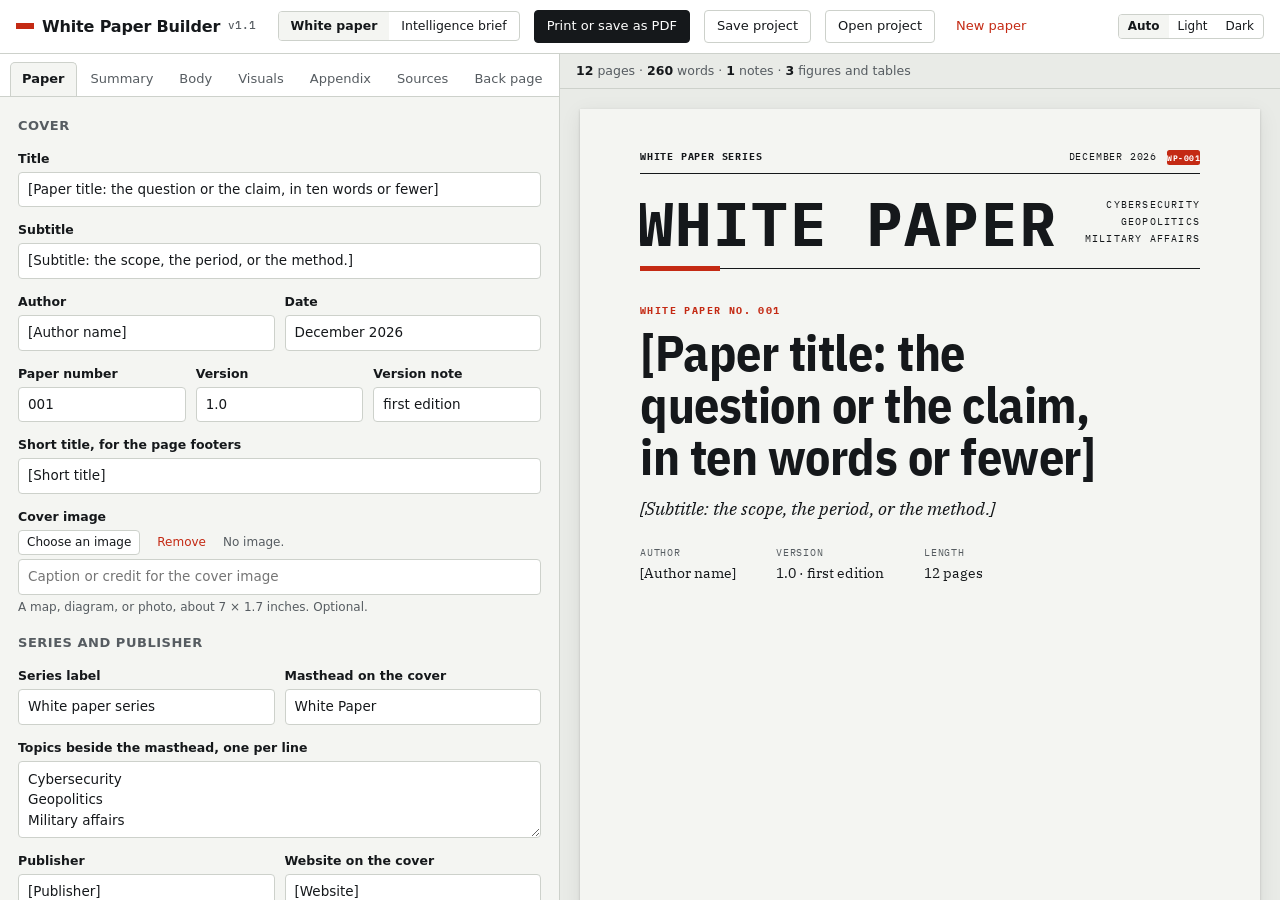
==== index.html @ c416ac26 "Organizing Files & Folders Reorg" ====
<!DOCTYPE html>
<html lang="en">
<head>
<meta charset="utf-8">
<!--
  White Paper Builder
  Copyright (c) 2026 G. Michael Rapp. MIT License; see LICENSE.

  Contains Paged.js (c) Coko Foundation, MIT License; the OSINT Citation Generator core,
  MIT License; IBM Plex fonts (c) IBM Corp., EB Garamond (c) The EB Garamond Project Authors,
  and Cormorant Garamond (c) The Cormorant Project Authors, SIL Open Font License 1.1. See NOTICE.md.
-->
<meta name="viewport" content="width=device-width, initial-scale=1">
<meta name="description" content="Write a white paper or an intelligence brief and get print-ready pages: cover, contents, numbered sections or stories, footnotes, OSINT citations, charts, tables, appendices, and page numbers. Runs entirely in your browser.">
<title>White Paper Builder</title>
<link rel="icon" href="data:image/svg+xml,%3Csvg xmlns='http://www.w3.org/2000/svg' viewBox='0 0 32 32'%3E%3Crect width='32' height='32' rx='5' fill='%2315181B'/%3E%3Crect x='7' y='7' width='8' height='3' fill='%23C42A14'/%3E%3Crect x='7' y='13' width='18' height='2' fill='%23F4F5F2'/%3E%3Crect x='7' y='18' width='18' height='2' fill='%23F4F5F2'/%3E%3Crect x='7' y='23' width='12' height='2' fill='%23F4F5F2'/%3E%3C/svg%3E">
<style id="fonts">
@font-face{font-family:'Plex Serif';font-style:normal;font-weight:400;font-display:block;src:url([data-uri]) format('woff2');unicode-range:U+0000-00FF,U+0131,U+0152-0153,U+02BB-02BC,U+02C6,U+02DA,U+02DC,U+0304,U+0308,U+0329,U+2000-206F,U+20AC,U+2122,U+2191,U+2193,U+2212,U+2215,U+FEFF,U+FFFD}
@font-face{font-family:'Plex Serif';font-style:normal;font-weight:400;font-display:block;src:url([data-uri]) format('woff2');unicode-range:U+0100-02BA,U+02BD-02C5,U+02C7-02CC,U+02CE-02D7,U+02DD-02FF,U+0304,U+0308,U+0329,U+1D00-1DBF,U+1E00-1E9F,U+1EF2-1EFF,U+2020,U+20A0-20AB,U+20AD-20C0,U+2113,U+2C60-2C7F,U+A720-A7FF}
@font-face{font-family:'Plex Serif';font-style:normal;font-weight:400;font-display:block;src:url([data-uri]) format('woff2');unicode-range:U+0301,U+0400-045F,U+0490-0491,U+04B0-04B1,U+2116}
@font-face{font-family:'Plex Serif';font-style:italic;font-weight:400;font-display:block;src:url([data-uri]) format('woff2');unicode-range:U+0000-00FF,U+0131,U+0152-0153,U+02BB-02BC,U+02C6,U+02DA,U+02DC,U+0304,U+0308,U+0329,U+2000-206F,U+20AC,U+2122,U+2191,U+2193,U+2212,U+2215,U+FEFF,U+FFFD}
@font-face{font-family:'Plex Serif';font-style:italic;font-weight:400;font-display:block;src:url([data-uri]) format('woff2');unicode-range:U+0100-02BA,U+02BD-02C5,U+02C7-02CC,U+02CE-02D7,U+02DD-02FF,U+0304,U+0308,U+0329,U+1D00-1DBF,U+1E00-1E9F,U+1EF2-1EFF,U+2020,U+20A0-20AB,U+20AD-20C0,U+2113,U+2C60-2C7F,U+A720-A7FF}
@font-face{font-family:'Plex Serif';font-style:italic;font-weight:400;font-display:block;src:url([data-uri]) format('woff2');unicode-range:U+0301,U+0400-045F,U+0490-0491,U+04B0-04B1,U+2116}
@font-face{font-family:'Plex Serif';font-style:normal;font-weight:600;font-display:block;src:url([data-uri]) format('woff2');unicode-range:U+0000-00FF,U+0131,U+0152-0153,U+02BB-02BC,U+02C6,U+02DA,U+02DC,U+0304,U+0308,U+0329,U+2000-206F,U+20AC,U+2122,U+2191,U+2193,U+2212,U+2215,U+FEFF,U+FFFD}
@font-face{font-family:'Plex Serif';font-style:normal;font-weight:600;font-display:block;src:url([data-uri]) format('woff2');unicode-range:U+0100-02BA,U+02BD-02C5,U+02C7-02CC,U+02CE-02D7,U+02DD-02FF,U+0304,U+0308,U+0329,U+1D00-1DBF,U+1E00-1E9F,U+1EF2-1EFF,U+2020,U+20A0-20AB,U+20AD-20C0,U+2113,U+2C60-2C7F,U+A720-A7FF}
@font-face{font-family:'Plex Serif';font-style:normal;font-weight:600;font-display:block;src:url([data-uri]) format('woff2');unicode-range:U+0301,U+0400-045F,U+0490-0491,U+04B0-04B1,U+2116}
@font-face{font-family:'Plex Serif';font-style:italic;font-weight:600;font-display:block;src:url([data-uri]) format('woff2');unicode-range:U+0000-00FF,U+0131,U+0152-0153,U+02BB-02BC,U+02C6,U+02DA,U+02DC,U+0304,U+0308,U+0329,U+2000-206F,U+20AC,U+2122,U+2191,U+2193,U+2212,U+2215,U+FEFF,U+FFFD}
@font-face{font-family:'Plex Serif';font-style:italic;font-weight:600;font-display:block;src:url([data-uri]) format('woff2');unicode-range:U+0100-02BA,U+02BD-02C5,U+02C7-02CC,U+02CE-02D7,U+02DD-02FF,U+0304,U+0308,U+0329,U+1D00-1DBF,U+1E00-1E9F,U+1EF2-1EFF,U+2020,U+20A0-20AB,U+20AD-20C0,U+2113,U+2C60-2C7F,U+A720-A7FF}
@font-face{font-family:'Plex Serif';font-style:italic;font-weight:600;font-display:block;src:url([data-uri]) format('woff2');unicode-range:U+0301,U+0400-045F,U+0490-0491,U+04B0-04B1,U+2116}
@font-face{font-family:'Plex Sans Cond';font-style:normal;font-weight:500;font-display:block;src:url([data-uri]) format('woff2');unicode-range:U+0000-00FF,U+0131,U+0152-0153,U+02BB-02BC,U+02C6,U+02DA,U+02DC,U+0304,U+0308,U+0329,U+2000-206F,U+20AC,U+2122,U+2191,U+2193,U+2212,U+2215,U+FEFF,U+FFFD}
@font-face{font-family:'Plex Sans Cond';font-style:normal;font-weight:500;font-display:block;src:url([data-uri]) format('woff2');unicode-range:U+0100-02BA,U+02BD-02C5,U+02C7-02CC,U+02CE-02D7,U+02DD-02FF,U+0304,U+0308,U+0329,U+1D00-1DBF,U+1E00-1E9F,U+1EF2-1EFF,U+2020,U+20A0-20AB,U+20AD-20C0,U+2113,U+2C60-2C7F,U+A720-A7FF}
@font-face{font-family:'Plex Sans Cond';font-style:normal;font-weight:600;font-display:block;src:url([data-uri]) format('woff2');unicode-range:U+0000-00FF,U+0131,U+0152-0153,U+02BB-02BC,U+02C6,U+02DA,U+02DC,U+0304,U+0308,U+0329,U+2000-206F,U+20AC,U+2122,U+2191,U+2193,U+2212,U+2215,U+FEFF,U+FFFD}
@font-face{font-family:'Plex Sans Cond';font-style:normal;font-weight:600;font-display:block;src:url([data-uri]) format('woff2');unicode-range:U+0100-02BA,U+02BD-02C5,U+02C7-02CC,U+02CE-02D7,U+02DD-02FF,U+0304,U+0308,U+0329,U+1D00-1DBF,U+1E00-1E9F,U+1EF2-1EFF,U+2020,U+20A0-20AB,U+20AD-20C0,U+2113,U+2C60-2C7F,U+A720-A7FF}
@font-face{font-family:'Plex Sans Cond';font-style:normal;font-weight:700;font-display:block;src:url([data-uri]) format('woff2');unicode-range:U+0000-00FF,U+0131,U+0152-0153,U+02BB-02BC,U+02C6,U+02DA,U+02DC,U+0304,U+0308,U+0329,U+2000-206F,U+20AC,U+2122,U+2191,U+2193,U+2212,U+2215,U+FEFF,U+FFFD}
@font-face{font-family:'Plex Sans Cond';font-style:normal;font-weight:700;font-display:block;src:url([data-uri]) format('woff2');unicode-range:U+0100-02BA,U+02BD-02C5,U+02C7-02CC,U+02CE-02D7,U+02DD-02FF,U+0304,U+0308,U+0329,U+1D00-1DBF,U+1E00-1E9F,U+1EF2-1EFF,U+2020,U+20A0-20AB,U+20AD-20C0,U+2113,U+2C60-2C7F,U+A720-A7FF}
@font-face{font-family:'Plex Mono';font-style:normal;font-weight:400;font-display:block;src:url([data-uri]) format('woff2');unicode-range:U+0000-00FF,U+0131,U+0152-0153,U+02BB-02BC,U+02C6,U+02DA,U+02DC,U+0304,U+0308,U+0329,U+2000-206F,U+20AC,U+2122,U+2191,U+2193,U+2212,U+2215,U+FEFF,U+FFFD}
@font-face{font-family:'Plex Mono';font-style:normal;font-weight:400;font-display:block;src:url([data-uri]) format('woff2');unicode-range:U+0100-02BA,U+02BD-02C5,U+02C7-02CC,U+02CE-02D7,U+02DD-02FF,U+0304,U+0308,U+0329,U+1D00-1DBF,U+1E00-1E9F,U+1EF2-1EFF,U+2020,U+20A0-20AB,U+20AD-20C0,U+2113,U+2C60-2C7F,U+A720-A7FF}
@font-face{font-family:'Plex Mono';font-style:normal;font-weight:400;font-display:block;src:url([data-uri]) format('woff2');unicode-range:U+0301,U+0400-045F,U+0490-0491,U+04B0-04B1,U+2116}
@font-face{font-family:'Plex Mono';font-style:normal;font-weight:500;font-display:block;src:url([data-uri]) format('woff2');unicode-range:U+0000-00FF,U+0131,U+0152-0153,U+02BB-02BC,U+02C6,U+02DA,U+02DC,U+0304,U+0308,U+0329,U+2000-206F,U+20AC,U+2122,U+2191,U+2193,U+2212,U+2215,U+FEFF,U+FFFD}
@font-face{font-family:'Plex Mono';font-style:normal;font-weight:500;font-display:block;src:url([data-uri]) format('woff2');unicode-range:U+0100-02BA,U+02BD-02C5,U+02C7-02CC,U+02CE-02D7,U+02DD-02FF,U+0304,U+0308,U+0329,U+1D00-1DBF,U+1E00-1E9F,U+1EF2-1EFF,U+2020,U+20A0-20AB,U+20AD-20C0,U+2113,U+2C60-2C7F,U+A720-A7FF}
@font-face{font-family:'Plex Mono';font-style:normal;font-weight:500;font-display:block;src:url([data-uri]) format('woff2');unicode-range:U+0301,U+0400-045F,U+0490-0491,U+04B0-04B1,U+2116}
@font-face{font-family:'Plex Mono';font-style:normal;font-weight:700;font-display:block;src:url([data-uri]) format('woff2');unicode-range:U+0000-00FF,U+0131,U+0152-0153,U+02BB-02BC,U+02C6,U+02DA,U+02DC,U+0304,U+0308,U+0329,U+2000-206F,U+20AC,U+2122,U+2191,U+2193,U+2212,U+2215,U+FEFF,U+FFFD}
@font-face{font-family:'Plex Mono';font-style:normal;font-weight:700;font-display:block;src:url([data-uri]) format('woff2');unicode-range:U+0100-02BA,U+02BD-02C5,U+02C7-02CC,U+02CE-02D7,U+02DD-02FF,U+0304,U+0308,U+0329,U+1D00-1DBF,U+1E00-1E9F,U+1EF2-1EFF,U+2020,U+20A0-20AB,U+20AD-20C0,U+2113,U+2C60-2C7F,U+A720-A7FF}
@font-face{font-family:'Plex Mono';font-style:normal;font-weight:700;font-display:block;src:url([data-uri]) format('woff2');unicode-range:U+0301,U+0400-045F,U+0490-0491,U+04B0-04B1,U+2116}
@font-face{font-family:'Plex Sans Cond';font-style:normal;font-weight:500;font-display:block;src:url([data-uri]) format('woff2');unicode-range:U+0301,U+0400-045F,U+0490-0491,U+04B0-04B1,U+2116}
@font-face{font-family:'Plex Sans Cond';font-style:normal;font-weight:600;font-display:block;src:url([data-uri]) format('woff2');unicode-range:U+0301,U+0400-045F,U+0490-0491,U+04B0-04B1,U+2116}
@font-face{font-family:'Plex Sans Cond';font-style:normal;font-weight:700;font-display:block;src:url([data-uri]) format('woff2');unicode-range:U+0301,U+0400-045F,U+0490-0491,U+04B0-04B1,U+2116}
@font-face{font-family:'Garamond Body';font-style:normal;font-weight:400;font-display:block;src:url([data-uri]) format('woff2');unicode-range:U+0000-00FF,U+0131,U+0152-0153,U+02BB-02BC,U+02C6,U+02DA,U+02DC,U+0304,U+0308,U+0329,U+2000-206F,U+20AC,U+2122,U+2191,U+2193,U+2212,U+2215,U+FEFF,U+FFFD}
@font-face{font-family:'Garamond Body';font-style:normal;font-weight:400;font-display:block;src:url([data-uri]) format('woff2');unicode-range:U+0100-02BA,U+02BD-02C5,U+02C7-02CC,U+02CE-02D7,U+02DD-02FF,U+0304,U+0308,U+0329,U+1D00-1DBF,U+1E00-1E9F,U+1EF2-1EFF,U+2020,U+20A0-20AB,U+20AD-20C0,U+2113,U+2C60-2C7F,U+A720-A7FF}
@font-face{font-family:'Garamond Body';font-style:normal;font-weight:400;font-display:block;src:url([data-uri]) format('woff2');unicode-range:U+0301,U+0400-045F,U+0490-0491,U+04B0-04B1,U+2116}
@font-face{font-family:'Garamond Body';font-style:italic;font-weight:400;font-display:block;src:url([data-uri]) format('woff2');unicode-range:U+0000-00FF,U+0131,U+0152-0153,U+02BB-02BC,U+02C6,U+02DA,U+02DC,U+0304,U+0308,U+0329,U+2000-206F,U+20AC,U+2122,U+2191,U+2193,U+2212,U+2215,U+FEFF,U+FFFD}
@font-face{font-family:'Garamond Body';font-style:italic;font-weight:400;font-display:block;src:url([data-uri]) format('woff2');unicode-range:U+0100-02BA,U+02BD-02C5,U+02C7-02CC,U+02CE-02D7,U+02DD-02FF,U+0304,U+0308,U+0329,U+1D00-1DBF,U+1E00-1E9F,U+1EF2-1EFF,U+2020,U+20A0-20AB,U+20AD-20C0,U+2113,U+2C60-2C7F,U+A720-A7FF}
@font-face{font-family:'Garamond Body';font-style:italic;font-weight:400;font-display:block;src:url([data-uri]) format('woff2');unicode-range:U+0301,U+0400-045F,U+0490-0491,U+04B0-04B1,U+2116}
@font-face{font-family:'Garamond Body';font-style:normal;font-weight:600;font-display:block;src:url([data-uri]) format('woff2');unicode-range:U+0000-00FF,U+0131,U+0152-0153,U+02BB-02BC,U+02C6,U+02DA,U+02DC,U+0304,U+0308,U+0329,U+2000-206F,U+20AC,U+2122,U+2191,U+2193,U+2212,U+2215,U+FEFF,U+FFFD}
@font-face{font-family:'Garamond Body';font-style:normal;font-weight:600;font-display:block;src:url([data-uri]) format('woff2');unicode-range:U+0100-02BA,U+02BD-02C5,U+02C7-02CC,U+02CE-02D7,U+02DD-02FF,U+0304,U+0308,U+0329,U+1D00-1DBF,U+1E00-1E9F,U+1EF2-1EFF,U+2020,U+20A0-20AB,U+20AD-20C0,U+2113,U+2C60-2C7F,U+A720-A7FF}
@font-face{font-family:'Garamond Body';font-style:normal;font-weight:600;font-display:block;src:url([data-uri]) format('woff2');unicode-range:U+0301,U+0400-045F,U+0490-0491,U+04B0-04B1,U+2116}
@font-face{font-family:'Garamond Body';font-style:italic;font-weight:600;font-display:block;src:url([data-uri]) format('woff2');unicode-range:U+0000-00FF,U+0131,U+0152-0153,U+02BB-02BC,U+02C6,U+02DA,U+02DC,U+0304,U+0308,U+0329,U+2000-206F,U+20AC,U+2122,U+2191,U+2193,U+2212,U+2215,U+FEFF,U+FFFD}
@font-face{font-family:'Garamond Body';font-style:italic;font-weight:600;font-display:block;src:url([data-uri]) format('woff2');unicode-range:U+0100-02BA,U+02BD-02C5,U+02C7-02CC,U+02CE-02D7,U+02DD-02FF,U+0304,U+0308,U+0329,U+1D00-1DBF,U+1E00-1E9F,U+1EF2-1EFF,U+2020,U+20A0-20AB,U+20AD-20C0,U+2113,U+2C60-2C7F,U+A720-A7FF}
@font-face{font-family:'Garamond Body';font-style:italic;font-weight:600;font-display:block;src:url([data-uri]) format('woff2');unicode-range:U+0301,U+0400-045F,U+0490-0491,U+04B0-04B1,U+2116}
@font-face{font-family:'Garamond Display';font-style:normal;font-weight:500;font-display:block;src:url([data-uri]) format('woff2');unicode-range:U+0000-00FF,U+0131,U+0152-0153,U+02BB-02BC,U+02C6,U+02DA,U+02DC,U+0304,U+0308,U+0329,U+2000-206F,U+20AC,U+2122,U+2191,U+2193,U+2212,U+2215,U+FEFF,U+FFFD}
@font-face{font-family:'Garamond Display';font-style:normal;font-weight:500;font-display:block;src:url([data-uri]) format('woff2');unicode-range:U+0100-02BA,U+02BD-02C5,U+02C7-02CC,U+02CE-02D7,U+02DD-02FF,U+0304,U+0308,U+0329,U+1D00-1DBF,U+1E00-1E9F,U+1EF2-1EFF,U+2020,U+20A0-20AB,U+20AD-20C0,U+2113,U+2C60-2C7F,U+A720-A7FF}
@font-face{font-family:'Garamond Display';font-style:normal;font-weight:500;font-display:block;src:url([data-uri]) format('woff2');unicode-range:U+0301,U+0400-045F,U+0490-0491,U+04B0-04B1,U+2116}
@font-face{font-family:'Garamond Display';font-style:normal;font-weight:600;font-display:block;src:url([data-uri]) format('woff2');unicode-range:U+0000-00FF,U+0131,U+0152-0153,U+02BB-02BC,U+02C6,U+02DA,U+02DC,U+0304,U+0308,U+0329,U+2000-206F,U+20AC,U+2122,U+2191,U+2193,U+2212,U+2215,U+FEFF,U+FFFD}
@font-face{font-family:'Garamond Display';font-style:normal;font-weight:600;font-display:block;src:url([data-uri]) format('woff2');unicode-range:U+0100-02BA,U+02BD-02C5,U+02C7-02CC,U+02CE-02D7,U+02DD-02FF,U+0304,U+0308,U+0329,U+1D00-1DBF,U+1E00-1E9F,U+1EF2-1EFF,U+2020,U+20A0-20AB,U+20AD-20C0,U+2113,U+2C60-2C7F,U+A720-A7FF}
@font-face{font-family:'Garamond Display';font-style:normal;font-weight:600;font-display:block;src:url([data-uri]) format('woff2');unicode-range:U+0301,U+0400-045F,U+0490-0491,U+04B0-04B1,U+2116}
</style>
<style>
:root {
  --bg: #E9EBE7; --surface: #FFFFFF; --ink: #15181B; --muted: #565C61; --line: #CDD1CB; --soft: #F4F5F2;
  --accent: #C42A14; --accent-ink: #FFFFFF; --accent-soft: #F7E3DF; --ok: #2A6637; --fix: #9E2219; --fix-bg: #FBE3E0; --check: #6F4B00; --check-bg: #FBEDC4; --note: #35566B; --note-bg: #E3EDF3;
  --ui: system-ui, -apple-system, 'Segoe UI', Roboto, 'Helvetica Neue', Arial, sans-serif; --mono: 'Plex Mono', ui-monospace, Menlo, Consolas, monospace;
}
@media (prefers-color-scheme: dark) {
  :root:not([data-theme="light"]) { --bg: #101213; --surface: #1A1D1F; --ink: #E6E8E4; --muted: #9CA3A7; --line: #30363A; --soft: #23272A; --accent: #F0806D; --accent-ink: #1A0B08; --accent-soft: #3A201B; --ok: #8FD19E; --fix: #FFA79C; --fix-bg: #3F1D1A; --check: #F2CD6B; --check-bg: #3A2E10; --note: #A9C9DB; --note-bg: #1C323E; color-scheme: dark; }
}
:root[data-theme="dark"] { --bg: #101213; --surface: #1A1D1F; --ink: #E6E8E4; --muted: #9CA3A7; --line: #30363A; --soft: #23272A; --accent: #F0806D; --accent-ink: #1A0B08; --accent-soft: #3A201B; --ok: #8FD19E; --fix: #FFA79C; --fix-bg: #3F1D1A; --check: #F2CD6B; --check-bg: #3A2E10; --note: #A9C9DB; --note-bg: #1C323E; color-scheme: dark; }
html, body { margin: 0; height: 100%; }
body { background: var(--bg); color: var(--ink); font-family: var(--ui); font-size: 14px; line-height: 1.45; }
[hidden] { display: none !important; }
#app { height: 100%; display: grid; grid-template-rows: auto minmax(0, 1fr); }
#app .bar { display: flex; flex-wrap: wrap; align-items: center; gap: 8px 14px; padding: 10px 16px; background: var(--surface); border-bottom: 1px solid var(--line); }
#app .bar h1 { margin: 0 8px 0 0; font-size: 16px; font-weight: 650; letter-spacing: -0.01em; display: flex; align-items: center; gap: 8px; }
#app .bar h1 .mk { width: 18px; height: 6px; background: var(--accent); display: inline-block; }
#app .bar .ver { font-family: var(--mono); font-size: 11px; font-weight: 500; color: var(--muted); }
#app .bar .grow { flex: 1 1 auto; }
#app .btn { font: inherit; font-size: 13px; font-weight: 500; padding: 6px 12px; border-radius: 4px; border: 1px solid var(--line); background: var(--surface); color: var(--ink); cursor: pointer; white-space: nowrap; }
#app .btn:hover { border-color: var(--ink); }
#app .btn:disabled { opacity: 0.5; cursor: default; }
#app .btn.primary { background: var(--ink); border-color: var(--ink); color: var(--surface); }
#app .btn.small { font-size: 12px; padding: 3px 8px; }
#app .btn.quiet { background: transparent; border-color: transparent; color: var(--accent); padding-inline: 6px; }
#app .btn.danger { color: var(--fix); }
#app .seg { display: inline-flex; border: 1px solid var(--line); border-radius: 4px; overflow: hidden; }
#app .seg label { position: relative; font-size: 12px; }
#app .seg input { position: absolute; opacity: 0; inset: 0; margin: 0; cursor: pointer; }
#app .seg span { display: block; padding: 3px 9px; }
#app .seg input:checked + span { background: var(--soft); font-weight: 600; }
#app .part { display: contents; }
#app .seg.kind span { padding: 5px 12px; font-size: 12.5px; }
#app .seg input:focus-visible + span { outline: 2px solid var(--accent); outline-offset: -2px; }
:focus-visible { outline: 2px solid var(--accent); outline-offset: 1px; }
#app .main { min-height: 0; display: grid; grid-template-columns: minmax(380px, 560px) minmax(0, 1fr); }
#app .editor { min-height: 0; display: grid; grid-template-rows: auto minmax(0, 1fr); background: var(--surface); border-right: 1px solid var(--line); }
#app .tabs { display: flex; gap: 2px; padding: 8px 10px 0; border-bottom: 1px solid var(--line); overflow-x: auto; }
#app .tabs button { font: inherit; font-size: 13px; padding: 7px 11px; border: 1px solid transparent; border-bottom: 0; border-radius: 5px 5px 0 0; background: transparent; color: var(--muted); cursor: pointer; white-space: nowrap; }
#app .tabs button[aria-selected="true"] { background: var(--soft); border-color: var(--line); color: var(--ink); font-weight: 600; margin-bottom: -1px; border-bottom: 1px solid var(--soft); }
#app .panes { min-height: 0; overflow: auto; background: var(--soft); }
#app .pane { padding: 16px 18px 40px; display: flex; flex-direction: column; gap: 14px; }
#app .pane h2 { margin: 4px 0 0; font-size: 13px; font-weight: 650; letter-spacing: 0.04em; text-transform: uppercase; color: var(--muted); }
#app .field { display: flex; flex-direction: column; gap: 4px; min-width: 0; }
#app .field > label, #app .field .label { font-size: 12.5px; font-weight: 600; }
#app .hint { margin: 0; font-size: 12px; color: var(--muted); }
#app .row { display: grid; grid-template-columns: repeat(auto-fit, minmax(130px, 1fr)); gap: 10px; }
#app input[type="text"], #app input[type="url"], #app textarea, #app select { font: inherit; font-size: 13.5px; color: var(--ink); background: var(--surface); border: 1px solid var(--line); border-radius: 4px; padding: 7px 9px; width: 100%; min-width: 0; box-sizing: border-box; }
#app textarea { resize: vertical; line-height: 1.5; }
#app textarea.code { font-family: var(--mono); font-size: 12.5px; line-height: 1.6; tab-size: 2; }
#app textarea.big { min-height: 420px; }
#app input[type="color"] { width: 44px; height: 30px; padding: 0 2px; border: 1px solid var(--line); border-radius: 4px; background: var(--surface); }
#app .check { display: flex; gap: 8px; align-items: flex-start; font-size: 13px; }
#app .check input { margin-top: 2px; }
#app .toolbar { display: flex; flex-wrap: wrap; gap: 4px; position: sticky; top: 0; z-index: 2; padding: 6px 0; background: var(--soft); }
#app .toolbar .btn { font-size: 12px; padding: 3px 8px; }
#app details.help { border: 1px solid var(--line); border-radius: 5px; background: var(--surface); padding: 8px 12px; font-size: 12.5px; }
#app details.help summary { cursor: pointer; font-weight: 600; }
#app details.help table { width: 100%; border-collapse: collapse; margin-top: 8px; }
#app details.help td { padding: 4px 6px; border-top: 1px solid var(--line); vertical-align: top; }
#app details.help td:first-child { font-family: var(--mono); font-size: 12px; white-space: nowrap; }
#app .card { border: 1px solid var(--line); border-radius: 6px; background: var(--surface); padding: 12px; display: flex; flex-direction: column; gap: 10px; }
#app .card .top { display: flex; align-items: center; gap: 8px; }
#app .card .top .k { font-family: var(--mono); font-size: 12px; color: var(--muted); }
#app .card .top .grow { flex: 1; }
#app .srcs { display: flex; flex-direction: column; gap: 8px; }
#app .src { border: 1px solid var(--line); border-radius: 6px; background: var(--surface); padding: 8px 10px; display: grid; grid-template-columns: minmax(0, 1fr) auto; gap: 6px 10px; align-items: start; }
#app .src .key { font-family: var(--mono); font-size: 12.5px; width: 100%; padding: 3px 6px; }
#app .src .txt { grid-column: 1 / -1; font-family: 'Plex Serif', Georgia, serif; font-size: 13px; line-height: 1.45; overflow-wrap: anywhere; }
#app .src .acts { display: flex; gap: 4px; }
#app .filemsg { font-size: 12.5px; color: var(--ok); margin: 0; } .filemsg.bad { color: var(--fix); } .filemsg:empty { display: none; }
#app .view { min-height: 0; display: grid; grid-template-rows: auto minmax(0, 1fr); }
#app .viewbar { display: flex; flex-wrap: wrap; align-items: center; gap: 8px 14px; padding: 8px 16px; border-bottom: 1px solid var(--line); background: var(--bg); font-size: 12.5px; color: var(--muted); }
#app .viewbar .stat b { color: var(--ink); font-weight: 600; }
#app .viewbar .busy { color: var(--accent); }
#app .checks { margin: 0; padding: 0 16px; list-style: none; display: flex; flex-direction: column; gap: 5px; }
#app .checks li { display: grid; grid-template-columns: 52px minmax(0, 1fr); gap: 8px; align-items: start; font-size: 12.5px; color: var(--ink); }
#app .checks li button { font: inherit; border: 0; background: none; padding: 0; text-align: left; color: inherit; cursor: pointer; }
#app .checks li button:hover { text-decoration: underline; }
#app .tag { font-family: var(--mono); font-size: 10px; letter-spacing: 0.06em; text-transform: uppercase; padding: 1px 0; border-radius: 3px; text-align: center; margin-top: 1px; }
#app .tag.fix { background: var(--fix-bg); color: var(--fix); } .tag.check { background: var(--check-bg); color: var(--check); } .tag.note { background: var(--note-bg); color: var(--note); }
#app .checkwrap { padding: 8px 0 10px; border-bottom: 1px solid var(--line); background: var(--bg); max-height: 160px; overflow: auto; }
#app .checkwrap:empty { display: none; }
#app .scroller { min-height: 0; overflow: auto; padding: 20px 0 60px; }
#pages { margin: 0 auto; }
#pages .pagedjs_pages { display: flex; flex-direction: column; align-items: center; gap: 24px; }
#pages .pagedjs_page { box-shadow: 0 1px 3px rgba(0, 0, 0, 0.18), 0 6px 24px rgba(0, 0, 0, 0.08); }
#stage { position: absolute; left: -20000px; top: 0; width: 900px; visibility: hidden; }
#app .empty-view { margin: 40px auto; max-width: 420px; text-align: center; color: var(--muted); }
#app .status { min-height: 1.4em; font-size: 12.5px; color: var(--ok); }
#app .status.bad { color: var(--fix); }
@media (max-width: 900px) {
  #app { height: auto; }
  #app .main { grid-template-columns: minmax(0, 1fr); }
  #app .editor { border-right: 0; }
  #app .panes { overflow: visible; }
  #app .scroller { overflow-x: auto; }
}
@media print {
  html, body { height: auto; background: none; }
  #app { display: block; height: auto; }
  #app .bar, #app .editor, #app .viewbar, #app .checkwrap, #stage, #app .empty-view { display: none !important; }
  #app .main, #app .view { display: block; }
  #app .scroller { overflow: visible; padding: 0; }
  #pages { zoom: 1 !important; width: auto !important; }
  #pages .pagedjs_pages { display: block; }
  #pages .pagedjs_page { box-shadow: none; }
}
</style>
<script>
(function () { try { var t = JSON.parse(localStorage.getItem('wpb-theme-v1')); if (t === 'light' || t === 'dark') document.documentElement.setAttribute('data-theme', t); } catch (e) {} })();
</script>
</head>
<body>
<div id="app">
  <header class="bar">
    <h1><span class="mk"></span>White Paper Builder <span class="ver">v1.1</span></h1>
    <span class="seg kind" role="radiogroup" aria-label="What you are making">
      <label><input type="radio" name="kind" id="kindPaper" value="paper" checked><span>White paper</span></label>
      <label><input type="radio" name="kind" id="kindBrief" value="brief"><span>Intelligence brief</span></label>
    </span>
    <button type="button" class="btn primary" id="printBtn">Print or save as PDF</button>
    <button type="button" class="btn" id="saveBtn">Save project</button>
    <button type="button" class="btn" id="openBtn">Open project</button>
    <button type="button" class="btn quiet" id="newBtn">New paper</button>
    <input type="file" id="openPick" accept=".json,application/json" hidden>
    <span class="status" id="status" role="status"></span>
    <span class="grow"></span>
    <span class="seg" role="radiogroup" aria-label="Editor theme">
      <label><input type="radio" name="theme" id="themeAuto" value="auto" checked><span>Auto</span></label>
      <label><input type="radio" name="theme" id="themeLight" value="light"><span>Light</span></label>
      <label><input type="radio" name="theme" id="themeDark" value="dark"><span>Dark</span></label>
    </span>
  </header>

  <div class="main">
    <section class="editor" aria-label="Editor">
      <div class="tabs" role="tablist" id="tabs">
        <button type="button" role="tab" data-tab="paper" aria-selected="true">Paper</button>
        <button type="button" role="tab" data-tab="summary" aria-selected="false" data-only="paper">Summary</button>
        <button type="button" role="tab" data-tab="body" aria-selected="false">Body</button>
        <button type="button" role="tab" data-tab="visuals" aria-selected="false">Visuals</button>
        <button type="button" role="tab" data-tab="appendix" aria-selected="false" data-only="paper">Appendix</button>
        <button type="button" role="tab" data-tab="sources" aria-selected="false">Sources</button>
        <button type="button" role="tab" data-tab="back" aria-selected="false" data-only="paper">Back page</button>
      </div>
      <div class="panes" id="panes">

        <div class="pane" data-pane="paper">
          <div class="part" data-only="brief" hidden>
          <h2>Cover</h2>
          <div class="row">
            <div class="field"><label for="m-briefName">Name of the brief</label><input type="text" id="m-briefName" data-k="meta.briefName" placeholder="Global Warning"></div>
            <div class="field"><label for="m-bnumber">Brief number</label><input type="text" id="m-bnumber" data-k="meta.number" placeholder="030"></div>
            <div class="field"><label for="m-bdate">Date</label><input type="text" id="m-bdate" data-k="meta.date" placeholder="October 2026"></div>
          </div>
          <div class="field"><span class="label">Cover photo</span>
            <div class="row" style="grid-template-columns:auto auto 1fr;align-items:center"><button type="button" class="btn small" id="bcoverPick">Choose a photo</button><button type="button" class="btn small quiet" id="bcoverClear">Remove</button><span class="hint" id="bcoverInfo"></span></div>
            <input type="text" id="m-bcoverCaption" data-k="meta.coverCaption" placeholder="Photo credit (optional): photographer, source">
            <p class="hint">The photo fills the whole cover, to every edge. Upright, and at least 1700 pixels wide, prints best. The name and date sit on a dark fade at the bottom.</p></div>
          <h2>Inside</h2>
          <div class="field"><label for="m-colophon">Colophon, under "In this brief"</label><textarea id="m-colophon" data-k="meta.colophon" rows="3" placeholder="Who publishes the brief, alongside what, and the copyright line."></textarea></div>
          <div class="field"><label for="m-matterLabel">Heading of the why-it-matters box</label><input type="text" id="m-matterLabel" data-k="meta.matterLabel" placeholder="So, why does this matter?"></div>
          <div class="field"><label for="m-sourcesNote">Note under "Sources"</label><textarea id="m-sourcesNote" data-k="meta.sourcesNote" rows="2"></textarea><p class="hint">The sources print on the last page, numbered in the order they are first cited.</p></div>
          <h2>Look</h2>
          <div class="field"><label for="m-baccent">Accent color</label><input type="color" id="m-baccent" data-k="meta.accent"></div>
          </div>

          <div class="part" data-only="paper">
          <h2>Cover</h2>
          <div class="field"><label for="m-title">Title</label><input type="text" id="m-title" data-k="meta.title" placeholder="The question or the claim, in ten words or fewer"></div>
          <div class="field"><label for="m-subtitle">Subtitle</label><input type="text" id="m-subtitle" data-k="meta.subtitle" placeholder="The scope, the period, or the method"></div>
          <div class="row">
            <div class="field"><label for="m-author">Author</label><input type="text" id="m-author" data-k="meta.author" placeholder="G. Michael Rapp"></div>
            <div class="field"><label for="m-date">Date</label><input type="text" id="m-date" data-k="meta.date" placeholder="October 2026"></div>
          </div>
          <div class="row">
            <div class="field"><label for="m-number">Paper number</label><input type="text" id="m-number" data-k="meta.number" placeholder="001"></div>
            <div class="field"><label for="m-version">Version</label><input type="text" id="m-version" data-k="meta.version" placeholder="1.0"></div>
            <div class="field"><label for="m-versionNote">Version note</label><input type="text" id="m-versionNote" data-k="meta.versionNote" placeholder="first edition"></div>
          </div>
          <div class="field"><label for="m-shortTitle">Short title, for the page footers</label><input type="text" id="m-shortTitle" data-k="meta.shortTitle" placeholder="Leave blank to use the title"></div>
          <div class="field"><span class="label">Cover image</span>
            <div class="row" style="grid-template-columns:auto auto 1fr;align-items:center"><button type="button" class="btn small" id="coverPick">Choose an image</button><button type="button" class="btn small quiet" id="coverClear">Remove</button><span class="hint" id="coverInfo"></span></div>
            <input type="file" id="coverFile" accept="image/png,image/jpeg,image/gif,image/webp,image/svg+xml" hidden>
            <input type="text" id="m-coverCaption" data-k="meta.coverCaption" placeholder="Caption or credit for the cover image">
            <p class="hint">A map, diagram, or photo, about 7 × 1.7 inches. Optional.</p></div>
          <h2>Series and publisher</h2>
          <div class="row">
            <div class="field"><label for="m-series">Series label</label><input type="text" id="m-series" data-k="meta.series" placeholder="White paper series"></div>
            <div class="field"><label for="m-masthead">Masthead on the cover</label><input type="text" id="m-masthead" data-k="meta.masthead" placeholder="White Paper"></div>
          </div>
          <div class="field"><label for="m-tagline">Topics beside the masthead, one per line</label><textarea id="m-tagline" data-k="meta.tagline" rows="3"></textarea></div>
          <div class="row">
            <div class="field"><label for="m-publisher">Publisher</label><input type="text" id="m-publisher" data-k="meta.publisher" placeholder="Publisher or organization"></div>
            <div class="field"><label for="m-site">Website on the cover</label><input type="text" id="m-site" data-k="meta.site" placeholder="example.substack.com"></div>
          </div>
          <div class="field"><label for="m-url">Link to this paper, for "Cite as"</label><input type="url" id="m-url" data-k="meta.url" placeholder="https://example.substack.com/p/..."></div>
          <div class="field"><label for="m-aboutSeries">About the series (a box on the contents page)</label><textarea id="m-aboutSeries" data-k="aboutSeries" rows="3" placeholder="Two or three sentences: what the papers cover, who writes them, and how often a new one appears."></textarea></div>
          <h2>Look</h2>
          <div class="row" style="align-items:end">
            <div class="field"><label for="m-accent">Accent color</label><input type="color" id="m-accent" data-k="meta.accent"></div>
            <div class="field"><label for="m-paper">Page color</label><select id="m-paper" data-k="meta.paper"><option value="tinted">Off-white, as designed</option><option value="white">White, saves ink</option></select></div>
          </div>
          <label class="check"><input type="checkbox" id="m-sectionBreaks" data-k="meta.sectionBreaks"> <span>Start each numbered section on a new page</span></label>
          </div>
        </div>

        <div class="pane" data-pane="summary" hidden>
          <p class="hint">One page, about 300 words. Notes and citations work here too.</p>
          <div class="field"><label for="s-lead">The problem in brief</label><textarea id="s-lead" data-k="summary.lead" class="code" rows="6" data-cite></textarea><p class="hint">What is happening, and why it will still matter in five years. A blank line starts a new paragraph.</p></div>
          <div class="field"><label for="s-findings">Key findings, one per line</label><textarea id="s-findings" data-k="summary.findings" class="code" rows="5" data-cite></textarea><p class="hint">The main claim, the strongest evidence, and the consequence readers are most likely to miss. Numbered 01, 02, 03.</p></div>
          <div class="field"><label for="s-recs">Recommendations, one per line</label><textarea id="s-recs" data-k="summary.recommendations" class="code" rows="4" data-cite></textarea><p class="hint">Who should act, and what they should do. Numbered R1, R2, R3.</p></div>
        </div>

        <div class="pane" data-pane="body" hidden>
          <div class="toolbar" data-for="body"></div>
          <textarea id="t-body" data-k="body" class="code big" spellcheck="true" data-cite aria-label="Body text"></textarea>
          <details class="help" open><summary id="helpTitle">How to write the body</summary><table id="helpTable"></table></details>
        </div>

        <div class="pane" data-pane="visuals" hidden>
          <p class="hint">Charts, tables, timelines, key numbers, and images. Give each one a short name, then place it in the body or an appendix with [[name]] on a line of its own. Figures and tables are numbered in the order they appear.</p>
          <div class="row" id="addVisual"></div>
          <div id="visList" style="display:flex;flex-direction:column;gap:12px"></div>
        </div>

        <div class="pane" data-pane="appendix" hidden>
          <p class="hint">Each # heading starts Appendix A, B, C. ## headings are numbered A.1, A.2. [[rating-key]] adds the source rating key table.</p>
          <div class="toolbar" data-for="appendix"></div>
          <textarea id="t-appendix" data-k="appendix" class="code big" spellcheck="true" data-cite aria-label="Appendix text"></textarea>
        </div>

        <div class="pane" data-pane="sources" hidden>
          <p class="hint">Cite sources from your OSINT Citation Generator lists. In the generator, save your list to a file; open that file here. Each source gets a short key.</p>
          <p class="hint" data-only="paper">Write [@key] or [@key, p. 45] in the text: the first citation of a source prints in full in a footnote, later ones in short form.</p>
          <p class="hint" data-only="brief" hidden>Write [@key] in a story where you use the source. Nothing prints there: the source joins the numbered list on the last page, in order of first citation. [ORIGINAL STORY: @key] puts that label in front of its entry.</p>
          <div class="row" style="grid-template-columns:auto auto 1fr;align-items:center">
            <button type="button" class="btn" id="srcOpen">Open an OSINT list file</button>
            <button type="button" class="btn quiet" id="srcAddTyped">Add a source by hand</button>
            <span></span>
          </div>
          <input type="file" id="srcPick" accept=".json,application/json" multiple hidden>
          <p class="filemsg" id="srcMsg" role="status"></p>
          <div class="card" id="typedForm" hidden>
            <div class="field"><label for="ty-key">Key</label><input type="text" id="ty-key" placeholder="beckley-unrivaled"></div>
            <div class="field"><label for="ty-full">Full citation, as the first note should read</label><textarea id="ty-full" rows="3" placeholder='Michael Beckley, *Unrivaled* [Monograph] (Cornell University Press: 2018).'></textarea></div>
            <div class="field"><label for="ty-short">Short form, for later notes</label><input type="text" id="ty-short" placeholder="Beckley, *Unrivaled*."></div>
            <div class="row" style="grid-template-columns:auto auto 1fr"><button type="button" class="btn small primary" id="tySave">Add source</button><button type="button" class="btn small quiet" id="tyCancel">Cancel</button></div>
            <p class="hint">Use *asterisks* for italics. A page number in [@key, p. 4] goes before the final period.</p>
          </div>
          <div class="srcs" id="srcList"></div>
          <p class="hint" id="srcEmpty">No sources yet. You can still write notes by hand with ^[note text].</p>
        </div>

        <div class="pane" data-pane="back" hidden>
          <label class="check"><input type="checkbox" id="b-include" data-k="back.include"> <span>Add the "About this paper" page at the end</span></label>
          <div class="field"><label for="b-bio">Author biography</label><textarea id="b-bio" data-k="back.bio" rows="3" placeholder="Two sentences: background, and what qualifies the author to write this paper."></textarea></div>
          <div class="field"><label for="b-history">Version history, one per line: version | date | change</label><textarea id="b-history" data-k="back.history" class="code" rows="3" placeholder="1.0 | October 13, 2026 | First publication"></textarea></div>
          <div class="field"><label for="b-series">In this series, one per line: number | title | status or date</label><textarea id="b-series" data-k="back.series" class="code" rows="4" placeholder="001 | This paper's title | This paper"></textarea></div>
          <div class="field"><label for="b-license">Reuse and licensing terms</label><input type="text" id="b-license" data-k="back.license" placeholder="© 2026 Publisher name. All rights reserved."></div>
          <p class="hint">The "Cite as" line is built from the title, author, number, version, publisher, date, and link under Paper.</p>
        </div>
      </div>
    </section>

    <section class="view" aria-label="Pages">
      <div>
        <div class="viewbar"><span class="stat" id="viewStats"></span><span class="busy" id="busy" hidden>Laying out pages…</span></div>
        <ul class="checks checkwrap" id="checks" aria-label="Checks"></ul>
      </div>
      <div class="scroller" id="scroller"><div id="pages"></div><p class="empty-view" id="emptyView" hidden></p></div>
    </section>
  </div>
</div>
<div id="stage" aria-hidden="true"></div>

<script type="text/plain" id="paper-css">/*
 * The printed paper. Paged.js reads this stylesheet and lays the paper out as US Letter
 * pages. Measurements follow the white paper template: 8.5 x 11 in at 96 px per inch,
 * 72 px side margins, a 136 px margin column and a 24 px gap, so text runs in one
 * 512 px (5.3 in) column. Colors come from --accent and --paper, set per paper.
 * Page furniture (header and footer text) is added by the page script, which knows the
 * paper number and short title.
 */
@page {
  size: 8.5in 11in;
  margin: 112px 72px 92px 72px;
  background: var(--wp-paper, #F4F5F2);
  @footnote { margin: 0; padding: 0; }
}
@page :first {
  margin: 48px 72px 48px 72px;
  @top-left { content: none; border: 0; } @top-right { content: none; border: 0; }
  @bottom-left { content: none; border: 0; } @bottom-right { content: none; border: 0; }
}
.pagedjs_page { -webkit-print-color-adjust: exact; print-color-adjust: exact; }

.wp { color: #15181B; font-family: 'Plex Serif', Georgia, serif; font-size: 16px; line-height: 26px; font-kerning: normal; font-variant-ligatures: common-ligatures; hyphens: manual; }
.wp * { box-sizing: border-box; }
.wp a { color: inherit; text-decoration: none; }
.wp p a, .wp li a, .fn a { text-decoration: underline; text-decoration-thickness: 0.5px; text-underline-offset: 2px; }
.wp b { font-weight: 600; }

/* Everything in the text column sits 160 px in; the margin column holds labels. */
.wp p, .wp ul, .wp ol, .wp blockquote, .wp h4.minor, .wp .lead { margin: 0 0 14px 160px; }
.wp p { text-wrap: pretty; orphans: 2; widows: 2; }
.wp ul, .wp ol { padding-left: 22px; }
.wp li { margin: 0 0 6px; }
.wp li::marker { font-family: 'Plex Mono', monospace; font-size: 13px; color: var(--wp-accent); }
.wp blockquote { padding: 2px 0 2px 20px; border-left: 2px solid var(--wp-accent); font-size: 15px; line-height: 24px; }
.wp .gut { font-family: 'Plex Mono', monospace; font-size: 12px; line-height: 18px; letter-spacing: 0.06em; text-transform: uppercase; color: #565C61; }
.missing { color: var(--wp-accent); font-family: 'Plex Mono', monospace; font-size: 13px; background: rgba(196, 42, 20, 0.08); }

/* Headings. Each numbered section starts a new page, as in the template. */
.wp h2 { margin: 0 0 24px; position: relative; padding-left: 160px; font-family: 'Plex Sans Cond', 'Arial Narrow', sans-serif; font-weight: 700; font-size: 40px; line-height: 44px; letter-spacing: -0.01em; string-set: section attr(data-run); break-after: avoid; }
.wp h2.brk, .wp h2.front { break-before: page; }
.wp h2.sec:not(.brk) { margin-top: 44px; }
.wp .wp-body > h2.sec:first-child { margin-top: 0; }
.wp section.endbreak { break-after: page; }
.wp h2 .num { position: absolute; left: 0; top: 0; font-family: 'Plex Mono', monospace; font-weight: 700; font-size: 40px; line-height: 44px; color: var(--wp-accent); }
.wp h2 .pre { display: block; font-family: 'Plex Mono', monospace; font-weight: 700; font-size: 12px; line-height: 18px; letter-spacing: 0.14em; text-transform: uppercase; color: var(--wp-accent); }
.wp h3.sub { margin: 28px 0 12px; position: relative; padding-left: 160px; font-family: 'Plex Sans Cond', 'Arial Narrow', sans-serif; font-weight: 600; font-size: 22px; line-height: 28px; break-after: avoid; }
.wp h3.sub .num { position: absolute; left: 0; top: 0; font-family: 'Plex Mono', monospace; font-weight: 700; font-size: 14px; line-height: 28px; color: var(--wp-accent); }
.wp h3.plain { margin: 32px 0 16px 160px; font-family: 'Plex Sans Cond', 'Arial Narrow', sans-serif; font-weight: 600; font-size: 22px; line-height: 28px; break-after: avoid; }
.wp h4.minor { margin-top: 20px; margin-bottom: 6px; font-family: 'Plex Sans Cond', 'Arial Narrow', sans-serif; font-weight: 600; font-size: 17px; line-height: 24px; break-after: avoid; }
.wp .pagebreak { break-after: page; }

/* Margin note: sits in the margin column beside the block that follows it. */
.wp aside.side { float: left; clear: left; width: 136px; margin: 4px 0 8px; padding-top: 8px; border-top: 1px solid #15181B; font-family: 'Plex Mono', monospace; font-size: 12px; line-height: 18px; color: #565C61; }
.wp aside.side .fn-call { color: var(--wp-accent); }

/* Key point and labeled items. */
.wp .keypoint { display: grid; grid-template-columns: 136px minmax(0, 1fr); column-gap: 24px; margin: 28px 0; padding: 16px 0; border-top: 3px solid var(--wp-accent); border-bottom: 1px solid #15181B; break-inside: avoid; }
.wp .keypoint .gut { padding-top: 8px; font-weight: 700; letter-spacing: 0.14em; color: var(--wp-accent); }
.wp .keypoint .kp { font-family: 'Plex Sans Cond', 'Arial Narrow', sans-serif; font-weight: 600; font-size: 26px; line-height: 32px; text-wrap: balance; }
/* Why it matters: a ?> box. */
.wp .matter { display: grid; grid-template-columns: 136px minmax(0, 1fr); column-gap: 24px; margin: 26px 0; padding-top: 12px; border-top: 2px solid var(--wp-accent); }
.wp .matter .gut { padding-top: 4px; font-weight: 700; letter-spacing: 0.1em; color: var(--wp-accent); }
.wp .matter .mt { grid-column: 2; min-width: 0; }
.wp .matter p { margin: 0 0 14px; }
.wp .matter p:last-child { margin-bottom: 0; }
.wp .labeled { margin: 8px 0 20px; border-bottom: 1px solid #15181B; }
.wp .labeled .li { display: grid; grid-template-columns: 136px minmax(0, 1fr); column-gap: 24px; break-inside: avoid; }
.wp .labeled .gut { padding-top: 10px; font-weight: 700; font-size: 14px; line-height: 26px; letter-spacing: 0.04em; color: var(--wp-accent); }
.wp .labeled .lt { padding: 10px 0; border-top: 1px solid #15181B; text-wrap: pretty; }

/* Footnotes: one sequence through the paper, set at the foot of the page. */
.fn { float: footnote; font-family: 'Plex Serif', Georgia, serif; font-size: 12px; line-height: 18px; font-weight: 400; font-style: normal; letter-spacing: 0; text-transform: none; color: #15181B; margin: 0 0 6px; overflow-wrap: anywhere; }
.fn::footnote-call { content: none; }
.fn::footnote-marker { content: none; }
.pagedjs_footnote_inner_content .fn { position: relative; padding-left: 22px; }
.pagedjs_footnote_inner_content .fn .fn-n { position: absolute; left: 0; top: 0; }
a.fn[data-footnote-call] { display: inline; margin: 0; padding: 0; float: none; }
.fn .fn-n { display: inline-block; min-width: 22px; font-family: 'Plex Mono', monospace; font-weight: 700; color: var(--wp-accent); }
.wp .fn-call { font-family: 'Plex Mono', monospace; font-size: 11px; line-height: 0; color: var(--wp-accent); vertical-align: super; margin-left: 1px; }
.pagedjs_footnote_area { position: relative; }
.pagedjs_footnote_inner_content .fn { display: block; list-style: none; }
.pagedjs_footnote_inner_content .fn::marker { content: none; }
.pagedjs_footnote_content { margin-left: 160px; padding-top: 10px; border-top: 1px solid #15181B; }
.pagedjs_footnote_content.pagedjs_footnote_empty { border-top: 0; padding-top: 0; }
.pagedjs_footnote_area::before { content: 'Notes'; position: absolute; left: 0; top: 11px; font-family: 'Plex Mono', monospace; font-size: 12px; line-height: 18px; letter-spacing: 0.06em; text-transform: uppercase; color: #565C61; }
.pagedjs_footnote_area:has(.pagedjs_footnote_empty)::before { content: none; }

/* Cover. */
.wp .cover { position: relative; height: 950px; overflow: hidden; }
.wp .cv-top { display: flex; justify-content: space-between; align-items: center; padding-bottom: 10px; border-bottom: 1px solid #15181B; font-family: 'Plex Mono', monospace; font-size: 12px; line-height: 16px; letter-spacing: 0.08em; text-transform: uppercase; }
.wp .cv-top .b { font-weight: 700; }
.wp .cv-top .r { display: flex; align-items: center; gap: 12px; }
.wp .cv-top .tag { padding: 4px 10px; background: var(--wp-accent); color: #FFFFFF; font-weight: 700; }
.wp .cv-mast { margin-top: 28px; display: flex; justify-content: space-between; align-items: flex-end; gap: 16px; }
.wp .cv-mast .word { margin-left: -4px; font-family: 'Plex Mono', monospace; font-weight: 700; line-height: 0.82; letter-spacing: 0.02em; white-space: nowrap; text-transform: uppercase; }
.wp .cv-mast .topics { padding-bottom: 4px; display: flex; flex-direction: column; align-items: flex-end; gap: 2px; font-family: 'Plex Mono', monospace; font-size: 12px; line-height: 18px; letter-spacing: 0.12em; text-transform: uppercase; text-align: right; }
.wp .cv-rule { margin-top: 20px; display: flex; align-items: center; }
.wp .cv-rule span { width: 96px; height: 6px; background: var(--wp-accent); }
.wp .cv-rule i { flex-grow: 1; height: 1px; background: #15181B; }
.wp .cv-no { margin-top: 40px; font-family: 'Plex Mono', monospace; font-weight: 700; font-size: 12px; line-height: 16px; letter-spacing: 0.14em; text-transform: uppercase; color: var(--wp-accent); }
.wp .cv-title { margin: 12px 0 0; font-family: 'Plex Sans Cond', 'Arial Narrow', sans-serif; font-weight: 700; font-size: 60px; line-height: 62px; letter-spacing: -0.01em; text-wrap: balance; }
.wp .cv-sub { margin-top: 16px; font-style: italic; font-size: 22px; line-height: 31px; text-wrap: pretty; }
.wp .cv-meta { margin-top: 28px; display: flex; gap: 48px; }
.wp .cv-meta .k { font-family: 'Plex Mono', monospace; font-size: 12px; line-height: 18px; letter-spacing: 0.08em; text-transform: uppercase; color: #565C61; }
.wp .cv-meta .v { margin-top: 4px; font-size: 17px; line-height: 24px; }
.wp .cv-img { margin: 32px 0 0; }
.wp .cv-img img { display: block; width: 100%; max-height: 330px; object-fit: cover; border: 1px solid #15181B; }
.wp .cv-img figcaption { margin-top: 6px; font-family: 'Plex Mono', monospace; font-size: 11px; line-height: 16px; color: #565C61; }
.wp .cv-foot { position: absolute; left: 0; right: 0; bottom: 0; display: flex; justify-content: space-between; align-items: baseline; padding-top: 10px; border-top: 1px solid #15181B; font-family: 'Plex Mono', monospace; font-size: 12px; letter-spacing: 0.08em; text-transform: uppercase; }

/* Contents. */
.wp .contents h2, .wp .summary h2, .wp .back h2 { padding-left: 160px; }
.wp .toc { list-style: none; margin: 4px 0 0; padding: 0; border-top: 1px solid #15181B; font-size: 16px; line-height: 22px; }
.wp .toc li { display: grid; grid-template-columns: 136px minmax(0, 1fr) auto; column-gap: 24px; align-items: baseline; margin: 0; padding: 4px 0; border-bottom: 1px solid #9BA09A; }
.wp .toc li:last-child { border-bottom-color: #15181B; }
.wp .toc .num { font-family: 'Plex Mono', monospace; font-weight: 700; font-size: 13px; color: var(--wp-accent); }
.wp .toc li.l2 .num { font-weight: 400; color: #565C61; }
.wp .toc li.l2 a { padding-left: 20px; }
.wp .toc a::after, .wp .lof a::after { content: target-counter(attr(href), page, decimal-leading-zero); position: absolute; right: 0; font-family: 'Plex Mono', monospace; font-size: 13px; }
.wp .toc li, .wp .lof li { position: relative; padding-right: 36px; }
.wp .lof { margin-top: 28px; display: grid; grid-template-columns: 136px minmax(0, 1fr); column-gap: 24px; break-inside: avoid; }
.wp .lof .gut { padding-top: 6px; }
.wp .lof ol { list-style: none; margin: 0; padding: 0; border-top: 1px solid #15181B; font-size: 15px; line-height: 22px; }
.wp .lof li { display: grid; grid-template-columns: 72px minmax(0, 1fr); column-gap: 16px; align-items: baseline; margin: 0; padding: 4px 36px 4px 0; border-bottom: 1px solid #9BA09A; }
.wp .lof li:last-child { border-bottom-color: #15181B; }
.wp .lof .lab { font-family: 'Plex Mono', monospace; font-weight: 700; font-size: 12px; letter-spacing: 0.06em; text-transform: uppercase; }
.wp .series-box { margin-top: 28px; padding: 20px 24px; border: 1px solid #15181B; break-inside: avoid; }
.wp .series-box .sb-h { margin-bottom: 8px; font-family: 'Plex Mono', monospace; font-weight: 700; font-size: 12px; line-height: 16px; letter-spacing: 0.14em; text-transform: uppercase; color: var(--wp-accent); }
.wp .series-box p { margin: 0 0 8px; font-size: 15px; line-height: 23px; }
.wp .series-box p:last-child { margin-bottom: 0; }

/* Executive summary. */
.wp .summary .lead { font-size: 19px; line-height: 29px; margin-bottom: 16px; text-wrap: pretty; }
.wp .findings, .wp .recs { display: flex; flex-direction: column; gap: 16px; }
.wp .recs { gap: 0; border-bottom: 1px solid #15181B; }
.wp .finding, .wp .rec { display: grid; grid-template-columns: 136px minmax(0, 1fr); column-gap: 24px; break-inside: avoid; }
.wp .finding .gut { padding-top: 10px; font-weight: 700; font-size: 28px; line-height: 32px; letter-spacing: 0; color: var(--wp-accent); }
.wp .finding .ft { padding-top: 12px; border-top: 1px solid #15181B; font-size: 17px; line-height: 27px; text-wrap: pretty; }
.wp .rec .gut { padding-top: 10px; font-weight: 700; font-size: 16px; line-height: 26px; letter-spacing: 0; color: var(--wp-accent); }
.wp .rec .rt { padding: 10px 0; border-top: 1px solid #15181B; text-wrap: pretty; }

/* Figures, tables, timelines and key numbers. */
.wp figure.vis { margin: 24px 0 28px; display: grid; grid-template-columns: 136px minmax(0, 1fr); column-gap: 24px; break-inside: avoid; }
.wp figure.vis .gut { display: flex; flex-direction: column; gap: 8px; text-transform: none; letter-spacing: 0; }
.wp figure.vis .vlabel { font-weight: 700; line-height: 26px; letter-spacing: 0.08em; text-transform: uppercase; color: var(--wp-accent); }
.wp .vtitle { margin: 0; font-family: 'Plex Sans Cond', 'Arial Narrow', sans-serif; font-weight: 600; font-size: 20px; line-height: 26px; text-wrap: balance; }
.wp .vsub { margin-top: 4px; font-size: 14px; line-height: 20px; color: #565C61; }
.wp .vbody > svg, .wp .vbody > table, .wp .vbody > ol, .wp .vbody > img, .wp .vbody > .vempty, .wp .vbody > .ratings { margin-top: 14px; }
.wp svg.chart { display: block; width: 100%; height: auto; overflow: visible; }
.wp img.vimg { display: block; max-width: 100%; max-height: 640px; border: 1px solid #15181B; }
.wp figure.vis .vbody { grid-column: 2; min-width: 0; }
.wp figure.vis .gut { grid-column: 1; grid-row: 1; }
.wp figure.vis.wide { grid-template-columns: minmax(0, 1fr); }
.wp figure.vis.wide .vbody { grid-column: 1; grid-row: 1; }
.wp figure.vis.wide .gut { grid-row: 2; }
.wp figure.vis.wide .gut { order: 2; flex-direction: row; flex-wrap: wrap; gap: 4px 16px; margin-top: 8px; }
.wp .vempty { padding: 24px; border: 1px dashed #9BA09A; font-family: 'Plex Mono', monospace; font-size: 12px; color: #565C61; text-align: center; }
.wp table.dtable { width: 100%; border-collapse: collapse; font-size: 15px; line-height: 22px; }
.wp .dtable th { padding: 9px 12px 9px 0; border-top: 2px solid #15181B; border-bottom: 1px solid #15181B; text-align: left; font-weight: 600; vertical-align: bottom; }
.wp .dtable td { padding: 9px 12px 9px 0; border-bottom: 1px solid #9BA09A; vertical-align: top; }
.wp .dtable tr:last-child td { border-bottom-color: #15181B; }
.wp .dtable .n { text-align: right; font-family: 'Plex Mono', monospace; font-size: 14px; }
.wp .dtable th:last-child, .wp .dtable td:last-child { padding-right: 0; }
.wp .dtable tr.hot td { color: var(--wp-accent); font-weight: 600; }
.wp .dtable .code { font-family: 'Plex Mono', monospace; font-weight: 700; font-size: 14px; }
.wp .rnote { margin: 10px 0 0; font-size: 14px; line-height: 21px; }
.wp figure.rating { break-inside: auto; }
.wp .rating .dtable { margin-top: 16px; font-size: 13.5px; line-height: 19px; break-inside: avoid; }
.wp .rating .dtable td { padding: 7px 10px 7px 0; }
.wp .rating .dtable .mean { width: 170px; font-weight: 600; }
.wp .rating .dtable th:first-child, .wp .rating .dtable td.code { width: 52px; }
.wp .timeline { list-style: none; padding: 0; margin: 14px 0 0; border-top: 1px solid #15181B; }
.wp .timeline li { display: grid; grid-template-columns: 88px minmax(0, 1fr); column-gap: 16px; margin: 0; padding: 8px 0; border-bottom: 1px solid #9BA09A; font-size: 15px; line-height: 22px; }
.wp .timeline .when { font-family: 'Plex Mono', monospace; font-weight: 700; font-size: 14px; color: var(--wp-accent); }
.wp .stats-wrap { margin: 28px 0; break-inside: avoid; }
.wp .stats-title { margin: 0 0 10px 160px; font-family: 'Plex Sans Cond', 'Arial Narrow', sans-serif; font-weight: 600; font-size: 20px; line-height: 26px; }
.wp .stats { display: grid; column-gap: 24px; }
.wp .stat { padding-top: 12px; border-top: 3px solid #15181B; }
.wp .stat .big { font-family: 'Plex Mono', monospace; font-weight: 700; font-size: 40px; line-height: 46px; }
.wp .stat .what { margin-top: 6px; font-size: 14px; line-height: 20px; text-wrap: pretty; }
.wp .stats-src { margin-top: 8px; font-family: 'Plex Mono', monospace; font-size: 11px; line-height: 16px; color: #565C61; }

/* Back page. */
.wp .brow { display: grid; grid-template-columns: 136px minmax(0, 1fr); column-gap: 24px; margin-bottom: 24px; break-inside: avoid; }
.wp .brow .gut { font-weight: 700; line-height: 23px; letter-spacing: 0.08em; color: var(--wp-accent); }
.wp .brow .bt { font-size: 15px; line-height: 23px; text-wrap: pretty; }
.wp .brow .dtable { font-size: 14px; }
.wp .series .sr { display: grid; grid-template-columns: 72px minmax(0, 1fr) auto; column-gap: 16px; padding: 6px 0; border-bottom: 1px solid #9BA09A; }
.wp .series .sr:first-child { border-top: 1px solid #15181B; }
.wp .series .sr:last-child { border-bottom-color: #15181B; }
.wp .series .sw { font-family: 'Plex Mono', monospace; font-size: 12px; color: #565C61; }
.wp .colophon { margin-top: 40px; padding: 20px 0 0 160px; border-top: 3px solid #15181B; font-family: 'Plex Mono', monospace; font-size: 12px; line-height: 20px; letter-spacing: 0.06em; text-transform: uppercase; break-inside: avoid; }
.wp .colophon .b { font-weight: 700; font-size: 14px; }
.wp .colophon .lic { margin-top: 12px; text-transform: none; letter-spacing: 0; font-family: 'Plex Serif', Georgia, serif; font-size: 13px; color: #565C61; }
</script>
<script type="text/plain" id="brief-css">/*
 * The printed intelligence brief. Paged.js reads this stylesheet instead of paper.css when
 * the project is a brief. US Letter at 96 px per inch; one 612 px text column between
 * 102 px side margins. EB Garamond for text, Cormorant Garamond for titles, one gold
 * accent (--wp-accent for rules and bars, --wb-gold, a shade darker, for gold lettering).
 * The footer text (brief name and number) is added by the page script.
 */
@page {
  size: 8.5in 11in;
  margin: 100px 102px 104px 102px;
  background: #FFFFFF;
  @footnote { margin: 0; padding: 0; }
}
@page :first {
  margin: 0;
  @bottom-left { content: none; } @bottom-right { content: none; }
}
.pagedjs_page { -webkit-print-color-adjust: exact; print-color-adjust: exact; }

.wb { color: #1A1917; font-family: 'Garamond Body', 'EB Garamond', Garamond, Georgia, serif; font-size: 15.5px; line-height: 27px; font-kerning: normal; font-variant-ligatures: common-ligatures; hyphens: manual; }
.wb * { box-sizing: border-box; }
.wb a { color: inherit; text-decoration: none; }
.wb p a, .wb li a, .wb .se a, .fn a { text-decoration: underline; text-decoration-thickness: 0.5px; text-underline-offset: 2px; }
.wb b { font-weight: 600; }

/* Text. */
.wb p, .wb ul, .wb ol, .wb blockquote { margin: 0 0 13px; }
.wb p { text-wrap: pretty; orphans: 2; widows: 2; }
.wb ul, .wb ol { padding-left: 24px; }
.wb li { margin: 0 0 6px; }
.wb li::marker { color: var(--wb-gold); }
.wb blockquote { margin: 0 0 15px; padding: 0 0 0 22px; font-size: 13.5px; line-height: 24.5px; color: #2C2A27; }
.wb p.aside { margin: 0 0 15px; padding-left: 14px; border-left: 1px solid var(--wp-accent); font-size: 13.5px; line-height: 22px; font-style: italic; color: #4A4640; }
.wb h4.minor { margin: 20px 0 6px; font-weight: 600; font-size: 15.5px; line-height: 24px; break-after: avoid; }
.wb .pagebreak { break-after: page; }

/* Labels: small spaced capitals in gold, followed by a hairline. */
.wb .blabel, .wb .st-num { display: flex; align-items: center; gap: 14px; font-size: 10.5px; line-height: 14px; letter-spacing: 0.25em; text-transform: uppercase; color: var(--wb-gold); font-variant-numeric: oldstyle-nums; }
.wb .blabel i, .wb .st-num i { flex: 1; height: 0; border-top: 1px solid var(--wp-accent); }

/* Cover: the photo runs to every edge, the name sits low on a dark fade. */
.wb .bcover { position: relative; width: 816px; height: 1055px; overflow: hidden; background: #1F2124; break-after: page; }
.wb .bcover .bc-img { position: absolute; inset: 0; width: 100%; height: 100%; object-fit: cover; }
.wb .bcover .bc-shade { position: absolute; left: 0; right: 0; bottom: 0; height: 46%; background: linear-gradient(to bottom, rgba(12, 12, 11, 0) 0%, rgba(12, 12, 11, 0.62) 55%, rgba(12, 12, 11, 0.86) 100%); }
.wb .bcover.noimg { background: linear-gradient(160deg, #3A3D40 0%, #1F2124 60%, #141517 100%); }
.wb .bc-text { position: absolute; left: 102px; right: 102px; bottom: 96px; color: #FFFFFF; }
.wb .bc-name { text-align: center; font-family: 'Garamond Display', 'Cormorant Garamond', Garamond, serif; font-weight: 500; line-height: 1; letter-spacing: 0.05em; text-transform: uppercase; white-space: nowrap; }
.wb .bc-line { margin-top: 22px; display: flex; align-items: center; gap: 16px; }
.wb .bc-no { font-size: 13px; line-height: 16px; letter-spacing: 0.25em; text-transform: uppercase; font-variant-numeric: oldstyle-nums; }
.wb .bc-line i { flex: 1; height: 0; border-top: 1px solid rgba(217, 176, 99, 0.75); }
.wb .bc-date { font-style: italic; font-size: 13px; line-height: 16px; }
.wb .bc-credit { margin-top: 14px; text-align: right; font-size: 10px; line-height: 13px; letter-spacing: 0.04em; color: rgba(255, 255, 255, 0.7); }

/* In this brief, with the colophon. */
.wb .bcontents { break-after: page; }
.wb .btoc { list-style: none; margin: 34px 0 0; padding: 0; }
.wb .btoc li { display: grid; grid-template-columns: 52px minmax(0, 1fr); margin: 0; padding: 24px 0 25px; border-bottom: 1px solid #E2DED4; font-size: 17.5px; line-height: 26px; break-inside: avoid; }
.wb .btoc li:first-child { padding-top: 6px; }
.wb .btoc .n { color: var(--wb-gold); font-variant-numeric: oldstyle-nums; }
.wb .btoc a { text-wrap: balance; text-decoration: none; }
.wb .bcolo { margin-top: 36px; width: 440px; padding-top: 14px; border-top: 1px solid var(--wp-accent); break-inside: avoid; }
.wb .blabel2 { margin-bottom: 8px; font-size: 10.5px; line-height: 14px; letter-spacing: 0.25em; text-transform: uppercase; color: var(--wb-gold); }
.wb .bcolo p { margin: 0 0 8px; font-size: 12.5px; line-height: 22px; color: #4A4640; }

/* Stories. Each opens with its number and a rule, then the title. */
.wb .st-head { margin: 34px 0 0; break-inside: avoid; break-after: avoid; }
.wb .st-head.first { margin-top: 0; }
.wb .st-title { margin: 14px 0 12px; font-family: 'Garamond Display', 'Cormorant Garamond', Garamond, serif; font-weight: 600; font-size: 31px; line-height: 34px; letter-spacing: 0.002em; text-wrap: balance; break-after: avoid; }
.wb .st-sub { margin: 22px 0 8px; font-family: 'Garamond Display', 'Cormorant Garamond', Garamond, serif; font-weight: 600; font-size: 21px; line-height: 26px; break-after: avoid; }

/* So, why does this matter? */
.wb .matter { margin: 22px 0 6px; padding: 2px 0 1px 20px; border-left: 3px solid var(--wp-accent); }
.wb .matter .m-label { margin-bottom: 8px; font-size: 10.5px; line-height: 14px; letter-spacing: 0.25em; text-transform: uppercase; color: var(--wb-gold); break-after: avoid; }
.wb .matter p { margin: 0 0 13px; }
.wb .matter p:last-child { margin-bottom: 0; }

.wb .labeled { margin: 6px 0 16px; border-top: 1px solid #E2DED4; }
.wb .labeled .li { display: grid; grid-template-columns: 72px minmax(0, 1fr); column-gap: 14px; padding: 8px 0; border-bottom: 1px solid #E2DED4; break-inside: avoid; }
.wb .labeled .ll { color: var(--wb-gold); font-weight: 600; }

/* Sources. */
.wb .bsources { break-before: page; }
.wb .bs-title { margin: 12px 0 6px; font-family: 'Garamond Display', 'Cormorant Garamond', Garamond, serif; font-weight: 600; font-size: 31px; line-height: 36px; break-after: avoid; }
.wb .bs-note { margin: 0 0 22px; padding-bottom: 20px; border-bottom: 1px solid #E2DED4; font-style: italic; font-size: 14px; line-height: 23px; color: #5A554D; }
.wb .bs-note i { font-style: normal; }
.wb .bsrc { list-style: none; margin: 0; padding: 0; }
.wb .bsrc li { display: grid; grid-template-columns: 34px minmax(0, 1fr); margin: 0; padding: 0 0 12px; margin-bottom: 12px; border-bottom: 1px solid #E2DED4; font-size: 14px; line-height: 23.5px; break-inside: avoid; }
.wb .bsrc .n { color: var(--wb-gold); }
.wb .bsrc .se { overflow-wrap: anywhere; }
.wb .bsrc .pre { font-size: 12px; letter-spacing: 0.08em; text-transform: uppercase; }

/* Figures, tables, timelines and key numbers: one column, caption below. */
.wb figure.vis { margin: 22px 0 24px; display: flex; flex-direction: column; break-inside: avoid; }
.wb figure.vis .vbody { order: 1; min-width: 0; }
.wb figure.vis .gut { order: 2; display: flex; flex-wrap: wrap; gap: 2px 14px; margin-top: 8px; font-size: 12px; line-height: 18px; color: #5A554D; }
.wb figure.vis .vlabel { font-size: 10.5px; letter-spacing: 0.25em; text-transform: uppercase; color: var(--wb-gold); }
.wb figure.vis .vnote { flex-basis: 100%; font-style: italic; }
.wb .vtitle { margin: 0; padding-top: 10px; border-top: 1px solid var(--wp-accent); font-family: 'Garamond Display', 'Cormorant Garamond', Garamond, serif; font-weight: 600; font-size: 21px; line-height: 26px; }
.wb .vsub { margin-top: 2px; font-style: italic; font-size: 14px; line-height: 21px; color: #5A554D; }
.wb .vbody > svg, .wb .vbody > table, .wb .vbody > ol, .wb .vbody > img, .wb .vbody > .vempty { margin-top: 12px; }
.wb svg.chart { display: block; width: 100%; height: auto; overflow: visible; }
.wb svg.chart text { font-family: 'Garamond Body', Garamond, serif; }
.wb img.vimg { display: block; max-width: 100%; max-height: 640px; margin-left: auto; margin-right: auto; }
.wb .vempty { padding: 24px; border: 1px dashed #A39C8D; color: #5A554D; font-style: italic; text-align: center; }
.wb table.dtable { width: 100%; border-collapse: collapse; font-size: 14px; line-height: 21px; }
.wb .dtable th { padding: 7px 12px 7px 0; border-bottom: 1px solid #1A1917; text-align: left; font-weight: 600; vertical-align: bottom; }
.wb .dtable td { padding: 7px 12px 7px 0; border-bottom: 1px solid #E2DED4; vertical-align: top; }
.wb .dtable .n { text-align: right; font-variant-numeric: lining-nums tabular-nums; }
.wb .dtable th:last-child, .wb .dtable td:last-child { padding-right: 0; }
.wb .dtable tr.hot td { color: var(--wb-gold); font-weight: 600; }
.wb .dtable .code { font-weight: 600; color: var(--wb-gold); }
.wb figure.rating { break-inside: auto; }
.wb .rating .rnote { margin: 10px 0 0; font-size: 13.5px; line-height: 22px; }
.wb .rating .dtable { margin-top: 14px; font-size: 13px; line-height: 19px; break-inside: avoid; }
.wb .rating .dtable .mean { width: 150px; font-weight: 600; }
.wb .rating .dtable th:first-child, .wb .rating .dtable td.code { width: 50px; }
.wb .timeline { list-style: none; padding: 0; margin: 12px 0 0; }
.wb .timeline li { display: grid; grid-template-columns: 110px minmax(0, 1fr); column-gap: 14px; margin: 0; padding: 7px 0; border-bottom: 1px solid #E2DED4; font-size: 14px; line-height: 21px; }
.wb .timeline .when { color: var(--wb-gold); font-weight: 600; }
.wb .stats-wrap { margin: 22px 0 24px; break-inside: avoid; }
.wb .stats-title { margin: 0 0 10px; font-family: 'Garamond Display', 'Cormorant Garamond', Garamond, serif; font-weight: 600; font-size: 21px; line-height: 26px; }
.wb .stats { display: grid; column-gap: 20px; }
.wb .stat { padding-top: 10px; border-top: 2px solid var(--wp-accent); }
.wb .stat .big { font-family: 'Garamond Display', 'Cormorant Garamond', Garamond, serif; font-weight: 600; font-size: 40px; line-height: 44px; font-variant-numeric: lining-nums; }
.wb .stat .what { margin-top: 4px; font-size: 13.5px; line-height: 20px; text-wrap: pretty; }
.wb .stats-src { margin-top: 8px; font-size: 12px; line-height: 18px; color: #5A554D; }
.wb .missing { color: #A3271B; font-weight: 600; }

/* Notes, when a story needs one. */
.fn { float: footnote; font-family: 'Garamond Body', Garamond, Georgia, serif; font-size: 12.5px; line-height: 19px; font-weight: 400; font-style: normal; letter-spacing: 0; text-transform: none; color: #2C2A27; margin: 0 0 4px; overflow-wrap: anywhere; }
.fn::footnote-call { content: none; }
.fn::footnote-marker { content: none; }
.pagedjs_footnote_inner_content .fn { position: relative; display: block; padding-left: 22px; list-style: none; }
.pagedjs_footnote_inner_content .fn::marker { content: none; }
.pagedjs_footnote_inner_content .fn .fn-n { position: absolute; left: 0; top: 0; }
a.fn[data-footnote-call] { display: inline; margin: 0; padding: 0; float: none; }
.fn .fn-n { display: inline-block; min-width: 22px; color: var(--wb-gold); font-weight: 600; }
.wb .fn-call { font-size: 10.5px; line-height: 0; color: var(--wb-gold); vertical-align: super; margin-left: 1px; font-weight: 600; }
.pagedjs_footnote_content { padding-top: 12px; }
.pagedjs_footnote_content::before { content: ''; display: block; width: 140px; margin-bottom: 8px; border-top: 1px solid var(--wp-accent); }
.pagedjs_footnote_content.pagedjs_footnote_empty { padding-top: 0; }
.pagedjs_footnote_content.pagedjs_footnote_empty::before { content: none; }
</script>
<script id="pagedjs">/**
 * @license Paged.js v0.4.3 | MIT | https://gitlab.coko.foundation/pagedjs/pagedjs
 */
!function(e,t){"object"==typeof exports&&"undefined"!=typeof module?t(exports):"function"==typeof define&&define.amd?define(["exports"],t):t((e="undefined"!=typeof globalThis?globalThis:e||self).PagedModule={})}(this,(function(e){"use strict";function t(e){if(!e)return;let t;if(void 0!==e.getBoundingClientRect)t=e.getBoundingClientRect();else{let n=document.createRange();n.selectNode(e),t=n.getBoundingClientRect()}return t}function n(e){if(!e)return;let t;if(void 0!==e.getClientRects)t=e.getClientRects();else{let n=document.createRange();n.selectNode(e),t=n.getClientRects()}return t}function r(){var e=(new Date).getTime();return"undefined"!=typeof performance&&"function"==typeof performance.now&&(e+=performance.now()),"xxxxxxxx-xxxx-4xxx-yxxx-xxxxxxxxxxxx".replace(/[xy]/g,(function(t){var n=(e+16*Math.random())%16|0;return e=Math.floor(e/16),("x"===t?n:3&n|8).toString(16)}))}function a(e,t){for(var n=0;n<t.length;n++)if(e.hasAttribute(t[n]))return e.getAttribute(t[n])}function i(e){if(0==arguments.length)throw new TypeError("`CSS.escape` requires an argument.");for(var t,n=String(e),r=n.length,a=-1,i="",o=n.charCodeAt(0);++a<r;)0!=(t=n.charCodeAt(a))?t>=1&&t<=31||127==t||0==a&&t>=48&&t<=57||1==a&&t>=48&&t<=57&&45==o?i+="\\"+t.toString(16)+" ":0!=a||1!=r||45!=t?46!=t||"#"!=n.charAt(0)?i+=t>=128||45==t||95==t||35==t||46==t||t>=48&&t<=57||t>=65&&t<=90||t>=97&&t<=122?n.charAt(a):"\\"+n.charAt(a):i+="\\.":i+="\\"+n.charAt(a):i+="\uFFFD";return i}function o(){this.resolve=null,this.reject=null,this.id=r(),this.promise=new Promise(((e,t)=>{this.resolve=e,this.reject=t})),Object.freeze(this)}const s="undefined"!=typeof window&&("requestIdleCallback"in window?window.requestIdleCallback:window.requestAnimationFrame);function l(e){return e.value+(e.unit||"")}function d(e){return e&&1===e.nodeType}function p(e){return e&&3===e.nodeType}function*c(e,t){let n=e;for(;n;)if(yield n,n.childNodes.length)n=n.firstChild;else if(n.nextSibling){if(t&&n===t){n=void 0;break}n=n.nextSibling}else for(;n;){if(n=n.parentNode,t&&n===t){n=void 0;break}if(n&&n.nextSibling){n=n.nextSibling;break}}}function u(e,t){if(t&&e===t)return;let n=B(e);if(n)return n;if(e.parentNode)for(;e=e.parentNode;){if(t&&e===t)return;if(n=B(e),n)return n}}function m(e,t){if(t&&e===t)return;let n=E(e);if(n)return n;if(e.parentNode)for(;e=e.parentNode;){if(t&&e===t)return;if(n=E(e),n)return n}}function h(e,t){let n=u(e,t);for(;n&&1!==n.nodeType;)n=u(n,t);return n}function g(e,t){let n=m(e,t);for(;n&&1!==n.nodeType;)n=m(n,t);return n}function f(e,t){let n=h(e,t);for(;n&&n.dataset.undisplayed;)n=h(n,t);return n}function y(e,t){let n=g(e,t);for(;n&&n.dataset.undisplayed;)n=g(n,t);return n}function b(e){let t,n,r=[],a=[],i=document.createDocumentFragment();if("TR"===e.nodeName){let t=e.previousElementSibling,n=1;for(;t;){if(t.childElementCount>e.childElementCount){const r=Array.from(e.children);for(;e.firstChild;)e.firstChild.remove();let a=0;for(let i=0;i<t.children.length;i++){let o=t.children[i];if(o.rowSpan&&o.rowSpan>n){const t=o.cloneNode(!0);t.rowSpan=o.rowSpan-n,e.appendChild(t)}else{const t=r[a++];t&&e.appendChild(t)}}}t=t.previousElementSibling,n++}}let o=e;for(;o.parentNode&&1===o.parentNode.nodeType;)r.unshift(o.parentNode),o=o.parentNode;for(var s=0;s<r.length;s++){if(n=r[s],t=n.cloneNode(!1),t.setAttribute("data-split-from",t.getAttribute("data-ref")),t.hasAttribute("id")){let e=t.getAttribute("id");t.setAttribute("data-id",e),t.removeAttribute("id")}if(t.hasAttribute("data-break-before")&&t.removeAttribute("data-break-before"),t.hasAttribute("data-previous-break-after")&&t.removeAttribute("data-previous-break-after"),a.length){a[a.length-1].appendChild(t)}else i.appendChild(t);if(a.push(t),"TD"===t.nodeName&&n.parentElement.contains(n)){let e=n,r=t;for(;e=e.previousElementSibling;){let n=e.cloneNode(!1);t.parentElement.insertBefore(n,r),r=n}}}return a=void 0,i}function S(e){return void 0!==e&&void 0!==e.dataset&&void 0!==e.dataset.breakBefore&&("always"===e.dataset.breakBefore||"page"===e.dataset.breakBefore||"left"===e.dataset.breakBefore||"right"===e.dataset.breakBefore||"recto"===e.dataset.breakBefore||"verso"===e.dataset.breakBefore)}function v(e,t){if(void 0===e||!t||A(e))return!1;if(e.dataset&&e.dataset.undisplayed)return!1;let n=t.dataset?t.dataset.page:void 0;if(void 0===n){const e=j(t);e&&(n=e.dataset.page)}let r=e.dataset?e.dataset.page:void 0;if(void 0===r){const n=j(e,t);n&&(r=n.dataset.page)}return r!==n}function*x(e){let t,n=e.startContainer,r=n.length,a=e.startOffset;for(;a<r;)t=document.createRange(),t.setStart(n,a),t.setEnd(n,a+1),yield t,a+=1}function k(e){let t;if(void 0===e.tagName)return!0;if(e.style&&"none"===e.style.display)return!1;switch(e.tagName){case"A":case"ABBR":case"ACRONYM":case"B":case"BDO":case"BIG":case"BR":case"BUTTON":case"CITE":case"CODE":case"DFN":case"EM":case"I":case"IMG":case"INPUT":case"KBD":case"LABEL":case"MAP":case"OBJECT":case"Q":case"SAMP":case"SCRIPT":case"SELECT":case"SMALL":case"SPAN":case"STRONG":case"SUB":case"SUP":case"TEXTAREA":case"TIME":case"TT":case"VAR":case"P":case"H1":case"H2":case"H3":case"H4":case"H5":case"H6":case"FIGCAPTION":case"BLOCKQUOTE":case"PRE":case"LI":case"TD":case"DT":case"DD":case"VIDEO":case"CANVAS":t=!1;break;default:t=!0}return t}function w(e,t,n){return function(e,t,n){return!n&&t.indexOfRefs&&t.indexOfRefs[e]?t.indexOfRefs[e]:t.querySelector(`[data-ref='${e}']`)}(e.getAttribute("data-ref"),t,n)}function C(e){return!!p(e)||!(!d(e)||!e.dataset.ref)}function T(e){for(;!C(e)&&(e=e.previousSibling?e.previousSibling:e.parentNode););return e}function _(e,t){return e.childNodes[t]}function z(e){return!!d(e)||!(!p(e)||!e.textContent.trim().length)}function O(e,t){if(!p(e))return-1;let n,r=e.textContent,a=-1;for(var i=0;i<t.childNodes.length;i++)if(n=t.childNodes[i],3===n.nodeType){if(t.childNodes[i].textContent.includes(r)){a=i;break}}return a}function A(e){return 8===e.nodeType||3===e.nodeType&&function(e){return!/[^\t\n\r ]/.test(e.textContent)}(e)}function E(e){for(;e=e.previousSibling;)if(!A(e))return e;return null}function j(e,t){if(e&&e.dataset&&e.dataset.page)return e;if(e.parentNode)for(;e=e.parentNode;){if(t&&e===t)return;if(e.dataset&&e.dataset.page)return e}return null}function W(e){for(;e=e.parentNode;)if(e&&e.dataset&&"avoid"===e.dataset.breakInside)return e;return null}function L(e,t,n){if((!n||e!==n)&&e.parentNode)for(;e=e.parentNode;){if(n&&e===n)return;if(e.nodeName===t)return e}}function B(e){for(;e=e.nextSibling;)if(!A(e))return e;return null}function P(e,t,n){const r=document.createTreeWalker(e||this.dom,n||NodeFilter.SHOW_ALL,t?{acceptNode:t}:null,!1);let a,i;for(a=r.nextNode();a;)i=a,a=r.nextNode(),i.parentNode.removeChild(i)}class q{constructor(e,t){this.node=e,this.offset=t}equals(e){return!!e&&((!this.node||!e.node||this.node===e.node)&&(!this.offset||!e.offset||this.offset===e.offset))}toJSON(e){let t,n=0;if(!this.node)return{};if(d(this.node)&&this.node.dataset.ref?t=this.node.dataset.ref:e&&(t=this.node.parentElement.dataset.ref),this.node.parentElement){n=Array.from(this.node.parentElement.childNodes).indexOf(this.node)}return JSON.stringify({node:t,index:n,offset:this.offset})}}class M{constructor(e,t){this.breakToken=e,this.error=t}}class I extends Error{constructor(e,t){super(e),this.items=t}}function D(e){return e&&e.__esModule&&Object.prototype.hasOwnProperty.call(e,"default")?e.default:e}var R,N,G={exports:{}},F={exports:{}};var V,U,H,$,Y=function(){},K=Y(),Z=function(e){return e!==K&&null!==e};function Q(){return $||($=1,H=(N?R:(N=1,R=function(){try{return Object.keys("primitive"),!0}catch(e){return!1}}))()?Object.keys:function(){if(U)return V;U=1;var e=Z,t=Object.keys;return V=function(n){return t(e(n)?Object(n):n)}}()),H}var J,X,ee=Z,te=function(e){if(!ee(e))throw new TypeError("Cannot use null or undefined");return e};var ne,re,ae=function(){var e,t=Object.assign;return"function"==typeof t&&(t(e={foo:"raz"},{bar:"dwa"},{trzy:"trzy"}),e.foo+e.bar+e.trzy==="razdwatrzy")}()?Object.assign:function(){if(X)return J;X=1;var e=Q(),t=te,n=Math.max;return J=function(r,a){var i,o,s,l=n(arguments.length,2);for(r=Object(t(r)),s=function(e){try{r[e]=a[e]}catch(e){i||(i=e)}},o=1;o<l;++o)e(a=arguments[o]).forEach(s);if(void 0!==i)throw i;return r},J}(),ie=Z,oe=Array.prototype.forEach,se=Object.create,le="razdwatrzy";var de,pe="function"==typeof le.contains&&!0===le.contains("dwa")&&!1===le.contains("foo")?String.prototype.contains:function(){if(re)return ne;re=1;var e=String.prototype.indexOf;return ne=function(t){return e.call(this,t,arguments[1])>-1},ne}(),ce=ae,ue=function(e){var t=se(null);return oe.call(arguments,(function(e){ie(e)&&function(e,t){var n;for(n in e)t[n]=e[n]}(Object(e),t)})),t},me=function(e){return"function"==typeof e},he=pe;de=F.exports=function(e,t){var n,r,a,i,o;return arguments.length<2||"string"!=typeof e?(i=t,t=e,e=null):i=arguments[2],null==e?(n=a=!0,r=!1):(n=he.call(e,"c"),r=he.call(e,"e"),a=he.call(e,"w")),o={value:t,configurable:n,enumerable:r,writable:a},i?ce(ue(i),o):o},de.gs=function(e,t,n){var r,a,i,o;return"string"!=typeof e?(i=n,n=t,t=e,e=null):i=arguments[3],null==t?t=void 0:me(t)?null==n?n=void 0:me(n)||(i=n,n=void 0):(i=t,t=n=void 0),null==e?(r=!0,a=!1):(r=he.call(e,"c"),a=he.call(e,"e")),o={get:t,set:n,configurable:r,enumerable:a},i?ce(ue(i),o):o};var ge=F.exports,fe=function(e){if("function"!=typeof e)throw new TypeError(e+" is not a function");return e};!function(e,t){var n,r,a,i,o,s,l,d=ge,p=fe,c=Function.prototype.apply,u=Function.prototype.call,m=Object.create,h=Object.defineProperty,g=Object.defineProperties,f=Object.prototype.hasOwnProperty,y={configurable:!0,enumerable:!1,writable:!0};n=function(e,t){var n;return p(t),f.call(this,"__ee__")?n=this.__ee__:(n=y.value=m(null),h(this,"__ee__",y),y.value=null),n[e]?"object"==typeof n[e]?n[e].push(t):n[e]=[n[e],t]:n[e]=t,this},r=function(e,t){var r,i;return p(t),i=this,n.call(this,e,r=function(){a.call(i,e,r),c.call(t,this,arguments)}),r.__eeOnceListener__=t,this},a=function(e,t){var n,r,a,i;if(p(t),!f.call(this,"__ee__"))return this;if(!(n=this.__ee__)[e])return this;if("object"==typeof(r=n[e]))for(i=0;a=r[i];++i)a!==t&&a.__eeOnceListener__!==t||(2===r.length?n[e]=r[i?0:1]:r.splice(i,1));else r!==t&&r.__eeOnceListener__!==t||delete n[e];return this},i=function(e){var t,n,r,a,i;if(f.call(this,"__ee__")&&(a=this.__ee__[e]))if("object"==typeof a){for(n=arguments.length,i=new Array(n-1),t=1;t<n;++t)i[t-1]=arguments[t];for(a=a.slice(),t=0;r=a[t];++t)c.call(r,this,i)}else switch(arguments.length){case 1:u.call(a,this);break;case 2:u.call(a,this,arguments[1]);break;case 3:u.call(a,this,arguments[1],arguments[2]);break;default:for(n=arguments.length,i=new Array(n-1),t=1;t<n;++t)i[t-1]=arguments[t];c.call(a,this,i)}},o={on:n,once:r,off:a,emit:i},s={on:d(n),once:d(r),off:d(a),emit:d(i)},l=g({},s),e.exports=t=function(e){return null==e?m(l):g(Object(e),s)},t.methods=o}(G,G.exports);var ye=G.exports,be=D(ye);class Se{constructor(e){this.context=e||this,this.hooks=[]}register(){for(var e=0;e<arguments.length;++e)if("function"==typeof arguments[e])this.hooks.push(arguments[e]);else for(var t=0;t<arguments[e].length;++t)this.hooks.push(arguments[e][t])}trigger(){var e=arguments,t=this.context,n=[];return this.hooks.forEach((function(r){var a=r.apply(t,e);a&&"function"==typeof a.then?n.push(a):n.push(new Promise(((e,t)=>{e(a)})))})),Promise.all(n)}triggerSync(){var e=arguments,t=this.context,n=[];return this.hooks.forEach((function(r){var a=r.apply(t,e);n.push(a)})),n}list(){return this.hooks}clear(){return this.hooks=[]}}class ve{constructor(e,t,n){this.element=e,this.bounds=this.element.getBoundingClientRect(),this.parentBounds=this.element.offsetParent.getBoundingClientRect();let r=parseFloat(window.getComputedStyle(this.element).columnGap);if(r){let e=this.bounds.left-this.parentBounds.left;this.gap=r-e}else this.gap=0;t?this.hooks=t:(this.hooks={},this.hooks.onPageLayout=new Se,this.hooks.layout=new Se,this.hooks.renderNode=new Se,this.hooks.layoutNode=new Se,this.hooks.beforeOverflow=new Se,this.hooks.onOverflow=new Se,this.hooks.afterOverflowRemoved=new Se,this.hooks.onBreakToken=new Se,this.hooks.beforeRenderResult=new Se),this.settings=n||{},this.maxChars=this.settings.maxChars||1500,this.forceRenderBreak=!1}async renderTo(e,t,n,r=this.bounds){let a,i,o,s,l,d=this.getStart(t,n),p=c(d,t),m=!1,h=0,g=n||new q(d);for(this.hooks&&this.hooks.onPageLayout.trigger(e,g,this);!o&&!l;){if(s=p.next(),i=a,a=s.value,o=s.done,!a){this.hooks&&this.hooks.layout.trigger(e,this);let n=e.querySelectorAll("img");return n.length&&await this.waitForImages(n),l=this.findBreakToken(e,t,r,g),l&&l.equals(g)?(console.warn("Unable to layout item: ",i),this.hooks&&this.hooks.beforeRenderResult.trigger(void 0,e,this),new M(void 0,new I("Unable to layout item",[i]))):(this.rebuildTableFromBreakToken(l,e),this.hooks&&this.hooks.beforeRenderResult.trigger(l,e,this),new M(l))}if(this.hooks&&this.hooks.layoutNode.trigger(a),m&&this.shouldBreak(a,d)){this.hooks&&this.hooks.layout.trigger(e,this);let n=e.querySelectorAll("img");if(n.length&&await this.waitForImages(n),l=this.findBreakToken(e,t,r,g),l?this.rebuildTableFromBreakToken(l,e):l=this.breakAt(a),l&&l.equals(g)){console.warn("Unable to layout item: ",a);let e=l.node&&u(l.node);if(!e)return new M(void 0,new I("Unable to layout item",[a]));l=new q(e)}h=0;break}if(a.dataset&&a.dataset.page){let e=a.dataset.page,t=this.element.closest(".pagedjs_page");t.classList.add("pagedjs_named_page"),t.classList.add("pagedjs_"+e+"_page"),a.dataset.splitFrom||t.classList.add("pagedjs_"+e+"_first_page")}let f=k(a);if(h+=this.append(a,e,n,f).textContent.length,m||(m=z(a)),f||(p=c(u(a,t),t)),this.forceRenderBreak){this.hooks&&this.hooks.layout.trigger(e,this),l=this.findBreakToken(e,t,r,g),l?this.rebuildTableFromBreakToken(l,e):l=this.breakAt(a),h=0,this.forceRenderBreak=!1;break}if(h>=this.maxChars){this.hooks&&this.hooks.layout.trigger(e,this);let n=e.querySelectorAll("img");if(n.length&&await this.waitForImages(n),l=this.findBreakToken(e,t,r,g),l&&(h=0,this.rebuildTableFromBreakToken(l,e)),l&&l.equals(g)){console.warn("Unable to layout item: ",a);let t=l.node&&u(l.node);if(!t)return this.hooks&&this.hooks.beforeRenderResult.trigger(void 0,e,this),new M(void 0,new I("Unable to layout item",[a]));l=new q(t)}}}return this.hooks&&this.hooks.beforeRenderResult.trigger(l,e,this),new M(l)}breakAt(e,t=0){let n=new q(e,t);return this.hooks.onBreakToken.triggerSync(n,void 0,e,this).forEach((e=>{void 0!==e&&(n=e)})),n}shouldBreak(e,t){let n,r=m(e,t),a=e.parentNode;return S(e)&&a&&!r&&S(a)&&(n=e.dataset.breakBefore===a.dataset.breakBefore),!n&&S(e)||function(e){return void 0!==e&&void 0!==e.dataset&&void 0!==e.dataset.previousBreakAfter&&("always"===e.dataset.previousBreakAfter||"page"===e.dataset.previousBreakAfter||"left"===e.dataset.previousBreakAfter||"right"===e.dataset.previousBreakAfter||"recto"===e.dataset.previousBreakAfter||"verso"===e.dataset.previousBreakAfter)}(e)||v(e,r)}forceBreak(){this.forceRenderBreak=!0}getStart(e,t){let n,r=t&&t.node;return n=r||e.firstChild,n}append(e,t,n,r=!0,a=!0){let i=function(e,t=!1){return e.cloneNode(t)}(e,!r);if(e.parentNode&&d(e.parentNode)){let r=w(e.parentNode,t);if(r)r.appendChild(i);else if(a){let a=b(e);r=w(e.parentNode,a),r?n&&p(n.node)&&n.offset>0?(i.textContent=i.textContent.substring(n.offset),r.appendChild(i)):r.appendChild(i):t.appendChild(i),t.appendChild(a)}else t.appendChild(i)}else t.appendChild(i);return i.dataset&&i.dataset.ref&&(t.indexOfRefs||(t.indexOfRefs={}),t.indexOfRefs[i.dataset.ref]=i),this.hooks.renderNode.triggerSync(i,e,this).forEach((e=>{void 0!==e&&(i=e)})),i}rebuildTableFromBreakToken(e,t){if(!e||!e.node)return;let n=e.node,r=d(n)?n.closest("td"):n.parentElement.closest("td");if(r){if(!w(r,t,!0))return;for(;r=r.nextElementSibling;)this.append(r,t,null,!0)}}async waitForImages(e){let t=Array.from(e).map((async e=>this.awaitImageLoaded(e)));await Promise.all(t)}async awaitImageLoaded(e){return new Promise((t=>{if(!0!==e.complete)e.onload=function(){let{width:n,height:r}=window.getComputedStyle(e);t(n,r)},e.onerror=function(n){let{width:r,height:a}=window.getComputedStyle(e);t(r,a,n)};else{let{width:n,height:r}=window.getComputedStyle(e);t(n,r)}}))}avoidBreakInside(e,t){let n;if(e!==t){for(;e.parentNode&&(e=e.parentNode)!==t;)if("avoid"===window.getComputedStyle(e)["break-inside"]){n=e;break}return n}}createBreakToken(e,t,n){let r,a,i,o,s,l=e.startContainer,p=e.startOffset;if(d(l))if(s=_(l,p),d(s))if(a=w(s,t),a)r=w(a,n),p=0;else{let e=T(s);if(d(e)||(e=e.parentElement),a=w(e,t),!s.nextSibling){const e=w(a,n);if(!w(document.createTreeWalker(e,NodeFilter.SHOW_ELEMENT).lastChild(),t))return}r=w(a,n).nextSibling,p=0}else a=w(l,t),a||(a=w(T(l),t)),i=w(a,n),o=O(s,i),0===o?(r=i,p=0):(r=_(i,o),p=0);else{if(a=w(l.parentNode,t),a||(a=w(T(l.parentNode),t)),i=w(a,n),o=O(l,i),-1===o)return;r=_(i,o),p+=r.textContent.indexOf(l.textContent)}if(r)return new q(r,p)}findBreakToken(e,t,n=this.bounds,r,a=!0){let i,o,s=this.findOverflow(e,n);if(this.hooks.onOverflow.triggerSync(s,e,n,this).forEach((e=>{void 0!==e&&(s=e)})),s){if(i=this.createBreakToken(s,e,t),this.hooks.onBreakToken.triggerSync(i,s,e,this).forEach((e=>{void 0!==e&&(i=e)})),i&&i.equals(r))return i;if(o=i&&i.node&&i.offset&&i.node.textContent?i.node.textContent.charAt(i.offset):void 0,i&&i.node&&a){let t=this.removeOverflow(s,o);this.hooks&&this.hooks.afterOverflowRemoved.trigger(t,e,this)}}return i}hasOverflow(e,t=this.bounds){let n=e&&e.parentNode,{width:r,height:a}=e.getBoundingClientRect(),i=n?n.scrollWidth:0,o=n?n.scrollHeight:0;return Math.max(Math.floor(r),i)>Math.round(t.width)||Math.max(Math.floor(a),o)>Math.round(t.height)}findOverflow(e,r=this.bounds,a=this.gap){if(!this.hasOverflow(e,r))return;let i,o,s,l,h,g,f,y,b,S=Math.floor(r.left),v=Math.round(r.right+a),x=Math.round(r.top),k=Math.round(r.bottom),w=c(e.firstChild,e);for(;!s;)if(o=w.next(),s=o.done,l=o.value,g=!1,f=!1,y=void 0,b=void 0,l){let r=t(l),a=Math.round(r.left),s=Math.floor(r.right),T=Math.round(r.top),_=Math.floor(r.bottom);if(!i&&(a>=v||T>=k)){let t=!1;const n=L(l,"TD",e);if(n&&"avoid"===window.getComputedStyle(n)["break-inside"])y=n.parentElement;else if(d(l)){let n=window.getComputedStyle(l);t="none"!==n.getPropertyValue("float"),g="avoid"===n.getPropertyValue("break-inside"),f="avoid"===l.dataset.breakBefore||"avoid"===l.dataset.previousBreakAfter,y=f&&m(l,e),b="BR"===l.tagName||"WBR"===l.tagName}let r;if(r="TR"===l.nodeName?l:L(l,"TR",e),r){let t=r.parentElement;if(["TBODY","THEAD"].includes(t.nodeName)){"avoid"===window.getComputedStyle(t).getPropertyValue("break-inside")&&(y=t)}const n=L(r,"TABLE",e),a=n.querySelector("[colspan]");if(n&&a){let e=0;for(const t of Array.from(n.rows[0].cells))e+=parseInt(t.getAttribute("colspan")||"1");if(r.cells.length!==e){let t,n=r.previousElementSibling;for(;null!==n;){t=0;for(const e of Array.from(n.cells))t+=parseInt(e.getAttribute("colspan")||"1");if(t===e)break;n=n.previousElementSibling}t===e&&(y=n)}}}if(y){i=document.createRange(),i.selectNode(y);break}if(!b&&!t&&d(l)){i=document.createRange(),i.selectNode(l);break}if(p(l)&&l.textContent.trim().length){i=document.createRange(),i.selectNode(l);break}}if(!i&&p(l)&&l.textContent.trim().length&&!W(l.parentNode)){let e,t=n(l);a=0,T=0;for(var C=0;C!=t.length;C++)e=t[C],e.width>0&&(!a||e.left>a)&&(a=e.left),e.height>0&&(!T||e.top>T)&&(T=e.top);if(a>=v||T>=k){i=document.createRange(),h=this.textBreak(l,S,v,x,k),h?i.setStart(l,h):i=void 0;break}}(g||s<=v&&_<=k)&&(o=u(l,e),o&&(w=c(o,e)))}return i?(i.setEndAfter(e.lastChild),i):void 0}findEndToken(e,t){if(0===e.childNodes.length)return;let n,r=e.lastChild;for(;r&&r.lastChild;)if(C(r)){if(!C(r.lastChild)){r=T(r.lastChild);break}r=r.lastChild}else r=r.previousSibling;p(r)&&(r.parentNode.dataset.ref?(n=function(e){let t=e.parentNode;return t?Array.prototype.indexOf.call(t.childNodes,e):0}(r),r=r.parentNode):r=r.previousSibling);let a=w(r,t);n&&(a=a.childNodes[n]);let i=u(a);return this.breakAt(i)}textBreak(e,n,r,a,i){let o,s,l,d,p,c=function*(e){let t,n,r=e.nodeValue,a=r.length,i=0;const o=e.parentElement&&"PRE"===e.parentElement.nodeName;for(;i<a;)t=r[i],/^[\S\u202F\u00A0]$/.test(t)||o?n||(n=document.createRange(),n.setStart(e,i)):n&&(n.setEnd(e,i),yield n,n=void 0),i+=1;n&&(n.setEnd(e,i),yield n)}(e),u=0,m=0,h=0,g=0;for(;!l&&(s=c.next(),o=s.value,l=s.done,o);){if(d=t(o),u=Math.floor(d.left),m=Math.floor(d.right),h=Math.floor(d.top),g=Math.floor(d.bottom),u>=r||h>=i){p=o.startOffset;break}if(m>r||g>i){let e,n,a,s=x(o);for(;!a&&(n=s.next(),e=n.value,a=n.done,e);)if(d=t(e),u=Math.floor(d.left),h=Math.floor(d.top),u>=r||h>=i){p=e.startOffset,l=!0;break}}}return p}removeOverflow(e,t){let{startContainer:n}=e,r=e.extractContents();return this.hyphenateAtBreak(n,t),r}hyphenateAtBreak(e,t){if(p(e)){let n=e.textContent,r=n[n.length-1];(t&&/^\w|\u00AD$/.test(r)&&/^\w|\u00AD$/.test(t)||!t&&/^\w|\u00AD$/.test(r))&&(e.parentNode.classList.add("pagedjs_hyphen"),e.textContent+=this.settings.hyphenGlyph||"‑")}}equalTokens(e,t){return!(!e||!t)&&((!e.node||!t.node||e.node===t.node)&&(!e.offset||!t.offset||e.offset===t.offset))}}be(ve.prototype);class xe{constructor(e,t,n,r,a){this.pagesArea=e,this.pageTemplate=t,this.blank=n,this.width=void 0,this.height=void 0,this.hooks=r,this.settings=a||{}}create(e,t){let n,r,a=document.importNode(this.pageTemplate.content,!0);t?(this.pagesArea.insertBefore(a,t.nextElementSibling),r=Array.prototype.indexOf.call(this.pagesArea.children,t.nextElementSibling),n=this.pagesArea.children[r]):(this.pagesArea.appendChild(a),n=this.pagesArea.lastChild);let i=n.querySelector(".pagedjs_pagebox"),o=n.querySelector(".pagedjs_page_content"),s=n.querySelector(".pagedjs_footnote_area"),l=o.getBoundingClientRect();return o.style.columnWidth=Math.round(l.width)+"px",o.style.columnGap="calc(var(--pagedjs-margin-right) + var(--pagedjs-margin-left) + var(--pagedjs-bleed-right) + var(--pagedjs-bleed-left) + var(--pagedjs-column-gap-offset))",this.width=Math.round(l.width),this.height=Math.round(l.height),this.element=n,this.pagebox=i,this.area=o,this.footnotesArea=s,n}createWrapper(){let e=document.createElement("div");return this.area.appendChild(e),this.wrapper=e,e}index(e){this.position=e;let t=this.element,n=e+1,r=`page-${n}`;this.id=r,t.dataset.pageNumber=n,t.setAttribute("id",r),this.name&&t.classList.add("pagedjs_"+this.name+"_page"),this.blank&&t.classList.add("pagedjs_blank_page"),0===e&&t.classList.add("pagedjs_first_page"),e%2!=1?(t.classList.remove("pagedjs_left_page"),t.classList.add("pagedjs_right_page")):(t.classList.remove("pagedjs_right_page"),t.classList.add("pagedjs_left_page"))}async layout(e,t,n){this.clear(),this.startToken=t;let r=this.settings;!r.maxChars&&n&&(r.maxChars=n),this.layoutMethod=new ve(this.area,this.hooks,r);let a=(await this.layoutMethod.renderTo(this.wrapper,e,t)).breakToken;return this.addListeners(e),this.endToken=a,a}async append(e,t){if(!this.layoutMethod)return this.layout(e,t);let n=(await this.layoutMethod.renderTo(this.wrapper,e,t)).breakToken;return this.endToken=n,n}getByParent(e,t){let n;for(var r=0;r<t.length;r++)if(n=t[r],n.dataset.ref===e)return n}onOverflow(e){this._onOverflow=e}onUnderflow(e){this._onUnderflow=e}clear(){this.removeListeners(),this.wrapper&&this.wrapper.remove(),this.createWrapper()}addListeners(e){return"undefined"!=typeof ResizeObserver?this.addResizeObserver(e):(this._checkOverflowAfterResize=this.checkOverflowAfterResize.bind(this,e),this.element.addEventListener("overflow",this._checkOverflowAfterResize,!1),this.element.addEventListener("underflow",this._checkOverflowAfterResize,!1)),this._onScroll=function(){this.listening&&(this.element.scrollLeft=0)}.bind(this),this.element.addEventListener("scroll",this._onScroll),this.listening=!0,!0}removeListeners(){this.listening=!1,"undefined"!=typeof ResizeObserver&&this.ro?this.ro.disconnect():this.element&&(this.element.removeEventListener("overflow",this._checkOverflowAfterResize,!1),this.element.removeEventListener("underflow",this._checkOverflowAfterResize,!1)),this.element&&this.element.removeEventListener("scroll",this._onScroll)}addResizeObserver(e){let t=this.wrapper,n=t.getBoundingClientRect().height;this.ro=new ResizeObserver((r=>{this.listening&&requestAnimationFrame((()=>{for(let a of r){const r=a.contentRect;r.height>n?(this.checkOverflowAfterResize(e),n=t.getBoundingClientRect().height):r.height<n&&(this.checkUnderflowAfterResize(e),n=r.height)}}))})),this.ro.observe(t)}checkOverflowAfterResize(e){if(!this.listening||!this.layoutMethod)return;let t=this.layoutMethod.findBreakToken(this.wrapper,e,this.startToken);t&&(this.endToken=t,this._onOverflow&&this._onOverflow(t))}checkUnderflowAfterResize(e){if(!this.listening||!this.layoutMethod)return;let t=this.layoutMethod.findEndToken(this.wrapper,e);t&&this._onUnderflow&&this._onUnderflow(t)}destroy(){this.removeListeners(),this.element.remove(),this.element=void 0,this.wrapper=void 0}}be(xe.prototype);class ke{constructor(e,t){return e&&e.nodeType?this.dom=this.add(e):"string"==typeof e&&(this.dom=this.parse(e)),this.dom}parse(e,t){let n=document.createRange().createContextualFragment(e);return this.addRefs(n),n}add(e){return this.addRefs(e),e}addRefs(e){var t=document.createTreeWalker(e,NodeFilter.SHOW_ELEMENT,null,!1);let n=t.nextNode();for(;n;){if(!n.hasAttribute("data-ref")){let e=r();n.setAttribute("data-ref",e)}n.id&&n.setAttribute("data-id",n.id),n=t.nextNode()}}find(e){return this.refs[e]}destroy(){this.refs=void 0,this.dom=void 0}}class we{constructor(e){this._q=[],this.context=e,this.tick=requestAnimationFrame,this.running=!1,this.paused=!1}enqueue(){var e,t,n=[].shift.call(arguments),r=arguments;if(!n)throw new Error("No Task Provided");return t="function"==typeof n?{task:n,args:r,deferred:e=new o,promise:e.promise}:{promise:n},this._q.push(t),0!=this.paused||this.running||this.run(),t.promise}dequeue(){var e,t,n;return!this._q.length||this.paused?((e=new o).deferred.resolve(),e.promise):(t=(e=this._q.shift()).task)?(n=t.apply(this.context,e.args))&&"function"==typeof n.then?n.then(function(){e.deferred.resolve.apply(this.context,arguments)}.bind(this),function(){e.deferred.reject.apply(this.context,arguments)}.bind(this)):(e.deferred.resolve.apply(this.context,n),e.promise):e.promise?e.promise:void 0}dump(){for(;this._q.length;)this.dequeue()}run(){return this.running||(this.running=!0,this.defered=new o),this.tick.call(window,(()=>{this._q.length?this.dequeue().then(function(){this.run()}.bind(this)):(this.defered.resolve(),this.running=void 0)})),1==this.paused&&(this.paused=!1),this.defered.promise}flush(){return this.running?this.running:this._q.length?(this.running=this.dequeue().then(function(){return this.running=void 0,this.flush()}.bind(this)),this.running):void 0}clear(){this._q=[]}length(){return this._q.length}pause(){this.paused=!0}stop(){this._q=[],this.running=!1,this.paused=!0}}class Ce{constructor(e,t,n){this.settings=n||{},this.hooks={},this.hooks.beforeParsed=new Se(this),this.hooks.filter=new Se(this),this.hooks.afterParsed=new Se(this),this.hooks.beforePageLayout=new Se(this),this.hooks.onPageLayout=new Se(this),this.hooks.layout=new Se(this),this.hooks.renderNode=new Se(this),this.hooks.layoutNode=new Se(this),this.hooks.onOverflow=new Se(this),this.hooks.afterOverflowRemoved=new Se(this),this.hooks.onBreakToken=new Se,this.hooks.beforeRenderResult=new Se(this),this.hooks.afterPageLayout=new Se(this),this.hooks.finalizePage=new Se(this),this.hooks.afterRendered=new Se(this),this.pages=[],this.total=0,this.q=new we(this),this.stopped=!1,this.rendered=!1,this.content=e,this.charsPerBreak=[],this.maxChars,e&&this.flow(e,t)}setup(e){this.pagesArea=document.createElement("div"),this.pagesArea.classList.add("pagedjs_pages"),e?e.appendChild(this.pagesArea):document.querySelector("body").appendChild(this.pagesArea),this.pageTemplate=document.createElement("template"),this.pageTemplate.innerHTML='\n<div class="pagedjs_page">\n\t<div class="pagedjs_sheet">\n\t\t<div class="pagedjs_bleed pagedjs_bleed-top">\n\t\t\t<div class="pagedjs_marks-crop"></div>\n\t\t\t<div class="pagedjs_marks-middle">\n\t\t\t\t<div class="pagedjs_marks-cross"></div>\n\t\t\t</div>\n\t\t\t<div class="pagedjs_marks-crop"></div>\n\t\t</div>\n\t\t<div class="pagedjs_bleed pagedjs_bleed-bottom">\n\t\t\t<div class="pagedjs_marks-crop"></div>\n\t\t\t<div class="pagedjs_marks-middle">\n\t\t\t\t<div class="pagedjs_marks-cross"></div>\n\t\t\t</div>\t\t<div class="pagedjs_marks-crop"></div>\n\t\t</div>\n\t\t<div class="pagedjs_bleed pagedjs_bleed-left">\n\t\t\t<div class="pagedjs_marks-crop"></div>\n\t\t\t<div class="pagedjs_marks-middle">\n\t\t\t\t<div class="pagedjs_marks-cross"></div>\n\t\t\t</div>\t\t<div class="pagedjs_marks-crop"></div>\n\t\t</div>\n\t\t<div class="pagedjs_bleed pagedjs_bleed-right">\n\t\t\t<div class="pagedjs_marks-crop"></div>\n\t\t\t<div class="pagedjs_marks-middle">\n\t\t\t\t<div class="pagedjs_marks-cross"></div>\n\t\t\t</div>\n\t\t\t<div class="pagedjs_marks-crop"></div>\n\t\t</div>\n\t\t<div class="pagedjs_pagebox">\n\t\t\t<div class="pagedjs_margin-top-left-corner-holder">\n\t\t\t\t<div class="pagedjs_margin pagedjs_margin-top-left-corner"><div class="pagedjs_margin-content"></div></div>\n\t\t\t</div>\n\t\t\t<div class="pagedjs_margin-top">\n\t\t\t\t<div class="pagedjs_margin pagedjs_margin-top-left"><div class="pagedjs_margin-content"></div></div>\n\t\t\t\t<div class="pagedjs_margin pagedjs_margin-top-center"><div class="pagedjs_margin-content"></div></div>\n\t\t\t\t<div class="pagedjs_margin pagedjs_margin-top-right"><div class="pagedjs_margin-content"></div></div>\n\t\t\t</div>\n\t\t\t<div class="pagedjs_margin-top-right-corner-holder">\n\t\t\t\t<div class="pagedjs_margin pagedjs_margin-top-right-corner"><div class="pagedjs_margin-content"></div></div>\n\t\t\t</div>\n\t\t\t<div class="pagedjs_margin-right">\n\t\t\t\t<div class="pagedjs_margin pagedjs_margin-right-top"><div class="pagedjs_margin-content"></div></div>\n\t\t\t\t<div class="pagedjs_margin pagedjs_margin-right-middle"><div class="pagedjs_margin-content"></div></div>\n\t\t\t\t<div class="pagedjs_margin pagedjs_margin-right-bottom"><div class="pagedjs_margin-content"></div></div>\n\t\t\t</div>\n\t\t\t<div class="pagedjs_margin-left">\n\t\t\t\t<div class="pagedjs_margin pagedjs_margin-left-top"><div class="pagedjs_margin-content"></div></div>\n\t\t\t\t<div class="pagedjs_margin pagedjs_margin-left-middle"><div class="pagedjs_margin-content"></div></div>\n\t\t\t\t<div class="pagedjs_margin pagedjs_margin-left-bottom"><div class="pagedjs_margin-content"></div></div>\n\t\t\t</div>\n\t\t\t<div class="pagedjs_margin-bottom-left-corner-holder">\n\t\t\t\t<div class="pagedjs_margin pagedjs_margin-bottom-left-corner"><div class="pagedjs_margin-content"></div></div>\n\t\t\t</div>\n\t\t\t<div class="pagedjs_margin-bottom">\n\t\t\t\t<div class="pagedjs_margin pagedjs_margin-bottom-left"><div class="pagedjs_margin-content"></div></div>\n\t\t\t\t<div class="pagedjs_margin pagedjs_margin-bottom-center"><div class="pagedjs_margin-content"></div></div>\n\t\t\t\t<div class="pagedjs_margin pagedjs_margin-bottom-right"><div class="pagedjs_margin-content"></div></div>\n\t\t\t</div>\n\t\t\t<div class="pagedjs_margin-bottom-right-corner-holder">\n\t\t\t\t<div class="pagedjs_margin pagedjs_margin-bottom-right-corner"><div class="pagedjs_margin-content"></div></div>\n\t\t\t</div>\n\t\t\t<div class="pagedjs_area">\n\t\t\t\t<div class="pagedjs_page_content"></div>\n\t\t\t\t<div class="pagedjs_footnote_area">\n\t\t\t\t\t<div class="pagedjs_footnote_content pagedjs_footnote_empty">\n\t\t\t\t\t\t<div class="pagedjs_footnote_inner_content"></div>\n\t\t\t\t\t</div>\n\t\t\t\t</div>\n\t\t\t</div>\n\t\t</div>\n\t</div>\n</div>'}async flow(e,t){let n;await this.hooks.beforeParsed.trigger(e,this),n=new ke(e),this.hooks.filter.triggerSync(n),this.source=n,this.breakToken=void 0,this.pagesArea&&this.pageTemplate?(this.q.clear(),this.removePages()):this.setup(t),this.emit("rendering",n),await this.hooks.afterParsed.trigger(n,this),await this.loadFonts();let r=await this.render(n,this.breakToken);for(;r.canceled;)this.start(),r=await this.render(n,this.breakToken);return this.rendered=!0,this.pagesArea.style.setProperty("--pagedjs-page-count",this.total),await this.hooks.afterRendered.trigger(this.pages,this),this.emit("rendered",this.pages),this}async render(e,t){let n,r=this.layout(e,t),a=!1;for(;!a;)n=await this.q.enqueue((()=>this.renderAsync(r))),a=n.done;return n}start(){this.rendered=!1,this.stopped=!1}stop(){this.stopped=!0}renderOnIdle(e){return new Promise((t=>{s((async()=>{if(this.stopped)return t({done:!0,canceled:!0});let n=await e.next();this.stopped?t({done:!0,canceled:!0}):t(n)}))}))}async renderAsync(e){if(this.stopped)return{done:!0,canceled:!0};let t=await e.next();return this.stopped?{done:!0,canceled:!0}:t}async handleBreaks(e,t){let n,r,a,i=this.total+1,o=i%2==0?"left":"right",s=i%2==0?"verso":"recto";1!==i&&(e&&void 0!==e.dataset&&void 0!==e.dataset.previousBreakAfter&&(n=e.dataset.previousBreakAfter),e&&void 0!==e.dataset&&void 0!==e.dataset.breakBefore&&(r=e.dataset.breakBefore),t?a=this.addPage(!0):(!n||"left"!==n&&"right"!==n||n===o)&&(!n||"verso"!==n&&"recto"!==n||n===s)&&(!r||"left"!==r&&"right"!==r||r===o)&&(!r||"verso"!==r&&"recto"!==r||r===s)||(a=this.addPage(!0)),a&&(await this.hooks.beforePageLayout.trigger(a,void 0,void 0,this),this.emit("page",a),await this.hooks.afterPageLayout.trigger(a.element,a,void 0,this),await this.hooks.finalizePage.trigger(a.element,a,void 0,this),this.emit("renderedPage",a)))}async*layout(e,t){let n=t||!1,r=[];for(;void 0!==n;){n&&n.node?await this.handleBreaks(n.node):await this.handleBreaks(e.firstChild);let t=this.addPage();if(await this.hooks.beforePageLayout.trigger(t,e,n,this),this.emit("page",t),n=await t.layout(e,n,this.maxChars),n){let e=n.toJSON(!0);if(r.lastIndexOf(e)>-1){let e=new I("Layout repeated",[n.node]);return console.error("Layout repeated at: ",n.node),e}r.push(e)}await this.hooks.afterPageLayout.trigger(t.element,t,n,this),await this.hooks.finalizePage.trigger(t.element,t,void 0,this),this.emit("renderedPage",t),this.recoredCharLength(t.wrapper.textContent.length),yield n}}recoredCharLength(e){0!==e&&(this.charsPerBreak.push(e),this.charsPerBreak.length>4&&this.charsPerBreak.shift(),this.maxChars=this.charsPerBreak.reduce(((e,t)=>e+t),0)/this.charsPerBreak.length)}removePages(e=0){if(!(e>=this.pages.length)){for(let t=e;t<this.pages.length;t++)this.pages[t].destroy();e>0?this.pages.splice(e):this.pages=[],this.total=this.pages.length}}addPage(e){let t=this.pages[this.pages.length-1],n=new xe(this.pagesArea,this.pageTemplate,e,this.hooks,this.settings);return this.pages.push(n),n.create(void 0,t&&t.element),n.index(this.total),e||(n.onOverflow((e=>{if(console.warn("overflow on",n.id,e),this.rendered)return;let t=this.pages.indexOf(n)+1;this.stop(),this.breakToken=e,this.removePages(t),!0===this.rendered&&(this.rendered=!1,this.q.enqueue((async()=>{this.start(),await this.render(this.source,this.breakToken),this.rendered=!0})))})),n.onUnderflow((e=>{}))),this.total=this.pages.length,n}async clonePage(e){let t=this.pages[this.pages.length-1],n=new xe(this.pagesArea,this.pageTemplate,!1,this.hooks);this.pages.push(n),n.create(void 0,t&&t.element),n.index(this.total),await this.hooks.beforePageLayout.trigger(n,void 0,void 0,this),this.emit("page",n);for(const t of e.element.classList)"pagedjs_left_page"!==t&&"pagedjs_right_page"!==t&&n.element.classList.add(t);await this.hooks.afterPageLayout.trigger(n.element,n,void 0,this),await this.hooks.finalizePage.trigger(n.element,n,void 0,this),this.emit("renderedPage",n)}loadFonts(){let e=[];return(document.fonts||[]).forEach((t=>{if("loaded"!==t.status){let n=t.load().then((e=>t.family),(e=>(console.warn("Failed to preload font-family:",t.family),t.family)));e.push(n)}})),Promise.all(e).catch((e=>{console.warn(e)}))}destroy(){this.pagesArea.remove(),this.pageTemplate.remove()}}be(Ce.prototype);var Te={exports:{}},_e={};function ze(e){return{prev:null,next:null,data:e}}function Oe(e,t,n){var r;return null!==Ee?(r=Ee,Ee=Ee.cursor,r.prev=t,r.next=n,r.cursor=e.cursor):r={prev:t,next:n,cursor:e.cursor},e.cursor=r,r}function Ae(e){var t=e.cursor;e.cursor=t.cursor,t.prev=null,t.next=null,t.cursor=Ee,Ee=t}var Ee=null,je=function(){this.cursor=null,this.head=null,this.tail=null};je.createItem=ze,je.prototype.createItem=ze,je.prototype.updateCursors=function(e,t,n,r){for(var a=this.cursor;null!==a;)a.prev===e&&(a.prev=t),a.next===n&&(a.next=r),a=a.cursor},je.prototype.getSize=function(){for(var e=0,t=this.head;t;)e++,t=t.next;return e},je.prototype.fromArray=function(e){var t=null;this.head=null;for(var n=0;n<e.length;n++){var r=ze(e[n]);null!==t?t.next=r:this.head=r,r.prev=t,t=r}return this.tail=t,this},je.prototype.toArray=function(){for(var e=this.head,t=[];e;)t.push(e.data),e=e.next;return t},je.prototype.toJSON=je.prototype.toArray,je.prototype.isEmpty=function(){return null===this.head},je.prototype.first=function(){return this.head&&this.head.data},je.prototype.last=function(){return this.tail&&this.tail.data},je.prototype.each=function(e,t){var n;void 0===t&&(t=this);for(var r=Oe(this,null,this.head);null!==r.next;)n=r.next,r.next=n.next,e.call(t,n.data,n,this);Ae(this)},je.prototype.forEach=je.prototype.each,je.prototype.eachRight=function(e,t){var n;void 0===t&&(t=this);for(var r=Oe(this,this.tail,null);null!==r.prev;)n=r.prev,r.prev=n.prev,e.call(t,n.data,n,this);Ae(this)},je.prototype.forEachRight=je.prototype.eachRight,je.prototype.reduce=function(e,t,n){var r;void 0===n&&(n=this);for(var a=Oe(this,null,this.head),i=t;null!==a.next;)r=a.next,a.next=r.next,i=e.call(n,i,r.data,r,this);return Ae(this),i},je.prototype.reduceRight=function(e,t,n){var r;void 0===n&&(n=this);for(var a=Oe(this,this.tail,null),i=t;null!==a.prev;)r=a.prev,a.prev=r.prev,i=e.call(n,i,r.data,r,this);return Ae(this),i},je.prototype.nextUntil=function(e,t,n){if(null!==e){var r;void 0===n&&(n=this);for(var a=Oe(this,null,e);null!==a.next&&(r=a.next,a.next=r.next,!t.call(n,r.data,r,this)););Ae(this)}},je.prototype.prevUntil=function(e,t,n){if(null!==e){var r;void 0===n&&(n=this);for(var a=Oe(this,e,null);null!==a.prev&&(r=a.prev,a.prev=r.prev,!t.call(n,r.data,r,this)););Ae(this)}},je.prototype.some=function(e,t){var n=this.head;for(void 0===t&&(t=this);null!==n;){if(e.call(t,n.data,n,this))return!0;n=n.next}return!1},je.prototype.map=function(e,t){var n=new je,r=this.head;for(void 0===t&&(t=this);null!==r;)n.appendData(e.call(t,r.data,r,this)),r=r.next;return n},je.prototype.filter=function(e,t){var n=new je,r=this.head;for(void 0===t&&(t=this);null!==r;)e.call(t,r.data,r,this)&&n.appendData(r.data),r=r.next;return n},je.prototype.clear=function(){this.head=null,this.tail=null},je.prototype.copy=function(){for(var e=new je,t=this.head;null!==t;)e.insert(ze(t.data)),t=t.next;return e},je.prototype.prepend=function(e){return this.updateCursors(null,e,this.head,e),null!==this.head?(this.head.prev=e,e.next=this.head):this.tail=e,this.head=e,this},je.prototype.prependData=function(e){return this.prepend(ze(e))},je.prototype.append=function(e){return this.insert(e)},je.prototype.appendData=function(e){return this.insert(ze(e))},je.prototype.insert=function(e,t){if(null!=t)if(this.updateCursors(t.prev,e,t,e),null===t.prev){if(this.head!==t)throw new Error("before doesn't belong to list");this.head=e,t.prev=e,e.next=t,this.updateCursors(null,e)}else t.prev.next=e,e.prev=t.prev,t.prev=e,e.next=t;else this.updateCursors(this.tail,e,null,e),null!==this.tail?(this.tail.next=e,e.prev=this.tail):this.head=e,this.tail=e;return this},je.prototype.insertData=function(e,t){return this.insert(ze(e),t)},je.prototype.remove=function(e){if(this.updateCursors(e,e.prev,e,e.next),null!==e.prev)e.prev.next=e.next;else{if(this.head!==e)throw new Error("item doesn't belong to list");this.head=e.next}if(null!==e.next)e.next.prev=e.prev;else{if(this.tail!==e)throw new Error("item doesn't belong to list");this.tail=e.prev}return e.prev=null,e.next=null,e},je.prototype.push=function(e){this.insert(ze(e))},je.prototype.pop=function(){if(null!==this.tail)return this.remove(this.tail)},je.prototype.unshift=function(e){this.prepend(ze(e))},je.prototype.shift=function(){if(null!==this.head)return this.remove(this.head)},je.prototype.prependList=function(e){return this.insertList(e,this.head)},je.prototype.appendList=function(e){return this.insertList(e)},je.prototype.insertList=function(e,t){return null===e.head||(null!=t?(this.updateCursors(t.prev,e.tail,t,e.head),null!==t.prev?(t.prev.next=e.head,e.head.prev=t.prev):this.head=e.head,t.prev=e.tail,e.tail.next=t):(this.updateCursors(this.tail,e.tail,null,e.head),null!==this.tail?(this.tail.next=e.head,e.head.prev=this.tail):this.head=e.head,this.tail=e.tail),e.head=null,e.tail=null),this},je.prototype.replace=function(e,t){"head"in t?this.insertList(t,e):this.insert(t,e),this.remove(e)};var We=je,Le=function(e,t){var n=Object.create(SyntaxError.prototype),r=new Error;return n.name=e,n.message=t,Object.defineProperty(n,"stack",{get:function(){return(r.stack||"").replace(/^(.+\n){1,3}/,e+": "+t+"\n")}}),n},Be=Le,Pe=100,qe=60,Me="    ";function Ie(e,t){function n(e,t){return r.slice(e,t).map((function(t,n){for(var r=String(e+n+1);r.length<l;)r=" "+r;return r+" |"+t})).join("\n")}var r=e.source.split(/\r\n?|\n|\f/),a=e.line,i=e.column,o=Math.max(1,a-t)-1,s=Math.min(a+t,r.length+1),l=Math.max(4,String(s).length)+1,d=0;(i+=(Me.length-1)*(r[a-1].substr(0,i-1).match(/\t/g)||[]).length)>Pe&&(d=i-qe+3,i=qe-2);for(var p=o;p<=s;p++)p>=0&&p<r.length&&(r[p]=r[p].replace(/\t/g,Me),r[p]=(d>0&&r[p].length>d?"…":"")+r[p].substr(d,Pe-2)+(r[p].length>d+Pe-1?"…":""));return[n(o,a),new Array(i+l+2).join("-")+"^",n(a,s)].filter(Boolean).join("\n")}var De=function(e,t,n,r,a){var i=Be("SyntaxError",e);return i.source=t,i.offset=n,i.line=r,i.column=a,i.sourceFragment=function(e){return Ie(i,isNaN(e)?0:e)},Object.defineProperty(i,"formattedMessage",{get:function(){return"Parse error: "+i.message+"\n"+Ie(i,2)}}),i.parseError={offset:n,line:r,column:a},i},Re={EOF:0,Ident:1,Function:2,AtKeyword:3,Hash:4,String:5,BadString:6,Url:7,BadUrl:8,Delim:9,Number:10,Percentage:11,Dimension:12,WhiteSpace:13,CDO:14,CDC:15,Colon:16,Semicolon:17,Comma:18,LeftSquareBracket:19,RightSquareBracket:20,LeftParenthesis:21,RightParenthesis:22,LeftCurlyBracket:23,RightCurlyBracket:24,Comment:25},Ne=Object.keys(Re).reduce((function(e,t){return e[Re[t]]=t,e}),{}),Ge={TYPE:Re,NAME:Ne},Fe=0;function Ve(e){return e>=48&&e<=57}function Ue(e){return e>=65&&e<=90}function He(e){return e>=97&&e<=122}function $e(e){return Ue(e)||He(e)}function Ye(e){return e>=128}function Ke(e){return $e(e)||Ye(e)||95===e}function Ze(e){return e>=0&&e<=8||11===e||e>=14&&e<=31||127===e}function Qe(e){return 10===e||13===e||12===e}function Je(e){return Qe(e)||32===e||9===e}function Xe(e,t){return 92===e&&(!Qe(t)&&t!==Fe)}var et=new Array(128);nt.Eof=128,nt.WhiteSpace=130,nt.Digit=131,nt.NameStart=132,nt.NonPrintable=133;for(var tt=0;tt<et.length;tt++)switch(!0){case Je(tt):et[tt]=nt.WhiteSpace;break;case Ve(tt):et[tt]=nt.Digit;break;case Ke(tt):et[tt]=nt.NameStart;break;case Ze(tt):et[tt]=nt.NonPrintable;break;default:et[tt]=tt||nt.Eof}function nt(e){return e<128?et[e]:nt.NameStart}var rt={isDigit:Ve,isHexDigit:function(e){return Ve(e)||e>=65&&e<=70||e>=97&&e<=102},isUppercaseLetter:Ue,isLowercaseLetter:He,isLetter:$e,isNonAscii:Ye,isNameStart:Ke,isName:function(e){return Ke(e)||Ve(e)||45===e},isNonPrintable:Ze,isNewline:Qe,isWhiteSpace:Je,isValidEscape:Xe,isIdentifierStart:function(e,t,n){return 45===e?Ke(t)||45===t||Xe(t,n):!!Ke(e)||92===e&&Xe(e,t)},isNumberStart:function(e,t,n){return 43===e||45===e?Ve(t)?2:46===t&&Ve(n)?3:0:46===e?Ve(t)?2:0:Ve(e)?1:0},isBOM:function(e){return 65279===e||65534===e?1:0},charCodeCategory:nt},at=rt.isDigit,it=rt.isHexDigit,ot=rt.isUppercaseLetter,st=rt.isName,lt=rt.isWhiteSpace,dt=rt.isValidEscape;function pt(e,t){return t<e.length?e.charCodeAt(t):0}function ct(e,t,n){return 13===n&&10===pt(e,t+1)?2:1}function ut(e,t,n){var r=e.charCodeAt(t);return ot(r)&&(r|=32),r===n}function mt(e,t){for(;t<e.length&&at(e.charCodeAt(t));t++);return t}function ht(e,t){if(it(pt(e,(t+=2)-1))){for(var n=Math.min(e.length,t+5);t<n&&it(pt(e,t));t++);var r=pt(e,t);lt(r)&&(t+=ct(e,t,r))}return t}var gt={consumeEscaped:ht,consumeName:function(e,t){for(;t<e.length;t++){var n=e.charCodeAt(t);if(!st(n)){if(!dt(n,pt(e,t+1)))break;t=ht(e,t)-1}}return t},consumeNumber:function(e,t){var n=e.charCodeAt(t);if(43!==n&&45!==n||(n=e.charCodeAt(t+=1)),at(n)&&(t=mt(e,t+1),n=e.charCodeAt(t)),46===n&&at(e.charCodeAt(t+1))&&(n=e.charCodeAt(t+=2),t=mt(e,t)),ut(e,t,101)){var r=0;45!==(n=e.charCodeAt(t+1))&&43!==n||(r=1,n=e.charCodeAt(t+2)),at(n)&&(t=mt(e,t+1+r+1))}return t},consumeBadUrlRemnants:function(e,t){for(;t<e.length;t++){var n=e.charCodeAt(t);if(41===n){t++;break}dt(n,pt(e,t+1))&&(t=ht(e,t))}return t},cmpChar:ut,cmpStr:function(e,t,n,r){if(n-t!==r.length)return!1;if(t<0||n>e.length)return!1;for(var a=t;a<n;a++){var i=e.charCodeAt(a),o=r.charCodeAt(a-t);if(ot(i)&&(i|=32),i!==o)return!1}return!0},getNewlineLength:ct,findWhiteSpaceStart:function(e,t){for(;t>=0&&lt(e.charCodeAt(t));t--);return t+1},findWhiteSpaceEnd:function(e,t){for(;t<e.length&&lt(e.charCodeAt(t));t++);return t}},ft=Ge.TYPE,yt=Ge.NAME,bt=gt.cmpStr,St=ft.EOF,vt=ft.WhiteSpace,xt=ft.Comment,kt=16777215,wt=24,Ct=function(){this.offsetAndType=null,this.balance=null,this.reset()};Ct.prototype={reset:function(){this.eof=!1,this.tokenIndex=-1,this.tokenType=0,this.tokenStart=this.firstCharOffset,this.tokenEnd=this.firstCharOffset},lookupType:function(e){return(e+=this.tokenIndex)<this.tokenCount?this.offsetAndType[e]>>wt:St},lookupOffset:function(e){return(e+=this.tokenIndex)<this.tokenCount?this.offsetAndType[e-1]&kt:this.source.length},lookupValue:function(e,t){return(e+=this.tokenIndex)<this.tokenCount&&bt(this.source,this.offsetAndType[e-1]&kt,this.offsetAndType[e]&kt,t)},getTokenStart:function(e){return e===this.tokenIndex?this.tokenStart:e>0?e<this.tokenCount?this.offsetAndType[e-1]&kt:this.offsetAndType[this.tokenCount]&kt:this.firstCharOffset},getRawLength:function(e,t){var n,r=e,a=this.offsetAndType[Math.max(r-1,0)]&kt;e:for(;r<this.tokenCount&&!((n=this.balance[r])<e);r++)switch(t(this.offsetAndType[r]>>wt,this.source,a)){case 1:break e;case 2:r++;break e;default:this.balance[n]===r&&(r=n),a=this.offsetAndType[r]&kt}return r-this.tokenIndex},isBalanceEdge:function(e){return this.balance[this.tokenIndex]<e},isDelim:function(e,t){return t?this.lookupType(t)===ft.Delim&&this.source.charCodeAt(this.lookupOffset(t))===e:this.tokenType===ft.Delim&&this.source.charCodeAt(this.tokenStart)===e},getTokenValue:function(){return this.source.substring(this.tokenStart,this.tokenEnd)},getTokenLength:function(){return this.tokenEnd-this.tokenStart},substrToCursor:function(e){return this.source.substring(e,this.tokenStart)},skipWS:function(){for(var e=this.tokenIndex,t=0;e<this.tokenCount&&this.offsetAndType[e]>>wt===vt;e++,t++);t>0&&this.skip(t)},skipSC:function(){for(;this.tokenType===vt||this.tokenType===xt;)this.next()},skip:function(e){var t=this.tokenIndex+e;t<this.tokenCount?(this.tokenIndex=t,this.tokenStart=this.offsetAndType[t-1]&kt,t=this.offsetAndType[t],this.tokenType=t>>wt,this.tokenEnd=t&kt):(this.tokenIndex=this.tokenCount,this.next())},next:function(){var e=this.tokenIndex+1;e<this.tokenCount?(this.tokenIndex=e,this.tokenStart=this.tokenEnd,e=this.offsetAndType[e],this.tokenType=e>>wt,this.tokenEnd=e&kt):(this.tokenIndex=this.tokenCount,this.eof=!0,this.tokenType=St,this.tokenStart=this.tokenEnd=this.source.length)},forEachToken(e){for(var t=0,n=this.firstCharOffset;t<this.tokenCount;t++){var r=n,a=this.offsetAndType[t],i=a&kt;n=i,e(a>>wt,r,i,t)}},dump(){var e=new Array(this.tokenCount);return this.forEachToken(((t,n,r,a)=>{e[a]={idx:a,type:yt[t],chunk:this.source.substring(n,r),balance:this.balance[a]}})),e}};var Tt=Ct;function _t(e){return e}function zt(e,t,n,r){var a,i;switch(e.type){case"Group":a=function(e,t,n,r){var a=" "===e.combinator||r?e.combinator:" "+e.combinator+" ",i=e.terms.map((function(e){return zt(e,t,n,r)})).join(a);return(e.explicit||n)&&(i=(r||","===i[0]?"[":"[ ")+i+(r?"]":" ]")),i}(e,t,n,r)+(e.disallowEmpty?"!":"");break;case"Multiplier":return zt(e.term,t,n,r)+t(0===(i=e).min&&0===i.max?"*":0===i.min&&1===i.max?"?":1===i.min&&0===i.max?i.comma?"#":"+":1===i.min&&1===i.max?"":(i.comma?"#":"")+(i.min===i.max?"{"+i.min+"}":"{"+i.min+","+(0!==i.max?i.max:"")+"}"),e);case"Type":a="<"+e.name+(e.opts?t(function(e){if("Range"===e.type)return" ["+(null===e.min?"-∞":e.min)+","+(null===e.max?"∞":e.max)+"]";throw new Error("Unknown node type `"+e.type+"`")}(e.opts),e.opts):"")+">";break;case"Property":a="<'"+e.name+"'>";break;case"Keyword":a=e.name;break;case"AtKeyword":a="@"+e.name;break;case"Function":a=e.name+"(";break;case"String":case"Token":a=e.value;break;case"Comma":a=",";break;default:throw new Error("Unknown node type `"+e.type+"`")}return t(a,e)}var Ot=function(e,t){var n=_t,r=!1,a=!1;return"function"==typeof t?n=t:t&&(r=Boolean(t.forceBraces),a=Boolean(t.compact),"function"==typeof t.decorate&&(n=t.decorate)),zt(e,n,r,a)};const At=Le,Et=Ot,jt={offset:0,line:1,column:1};function Wt(e,t){const n=e&&e.loc&&e.loc[t];return n?"line"in n?Lt(n):n:null}function Lt({offset:e,line:t,column:n},r){const a={offset:e,line:t,column:n};if(r){const e=r.split(/\n|\r\n?|\f/);a.offset+=r.length,a.line+=e.length-1,a.column=1===e.length?a.column+r.length:e.pop().length+1}return a}var Bt=function(e,t){const n=At("SyntaxReferenceError",e+(t?" `"+t+"`":""));return n.reference=t,n},Pt=function(e,t,n,r){const a=At("SyntaxMatchError",e),{css:i,mismatchOffset:o,mismatchLength:s,start:l,end:d}=function(e,t){const n=e.tokens,r=e.longestMatch,a=r<n.length&&n[r].node||null,i=a!==t?a:null;let o,s,l=0,d=0,p=0,c="";for(let e=0;e<n.length;e++){const t=n[e].value;e===r&&(d=t.length,l=c.length),null!==i&&n[e].node===i&&(e<=r?p++:p=0),c+=t}return r===n.length||p>1?(o=Wt(i||t,"end")||Lt(jt,c),s=Lt(o)):(o=Wt(i,"start")||Lt(Wt(t,"start")||jt,c.slice(0,l)),s=Wt(i,"end")||Lt(o,c.substr(l,d))),{css:c,mismatchOffset:l,mismatchLength:d,start:o,end:s}}(r,n);return a.rawMessage=e,a.syntax=t?Et(t):"<generic>",a.css=i,a.mismatchOffset=o,a.mismatchLength=s,a.message=e+"\n  syntax: "+a.syntax+"\n   value: "+(i||"<empty string>")+"\n  --------"+new Array(a.mismatchOffset+1).join("-")+"^",Object.assign(a,l),a.loc={source:n&&n.loc&&n.loc.source||"<unknown>",start:l,end:d},a},qt=Object.prototype.hasOwnProperty,Mt=Object.create(null),It=Object.create(null),Dt=45;function Rt(e,t){return t=t||0,e.length-t>=2&&e.charCodeAt(t)===Dt&&e.charCodeAt(t+1)===Dt}function Nt(e,t){if(t=t||0,e.length-t>=3&&e.charCodeAt(t)===Dt&&e.charCodeAt(t+1)!==Dt){var n=e.indexOf("-",t+2);if(-1!==n)return e.substring(t,n+1)}return""}var Gt={keyword:function(e){if(qt.call(Mt,e))return Mt[e];var t=e.toLowerCase();if(qt.call(Mt,t))return Mt[e]=Mt[t];var n=Rt(t,0),r=n?"":Nt(t,0);return Mt[e]=Object.freeze({basename:t.substr(r.length),name:t,vendor:r,prefix:r,custom:n})},property:function(e){if(qt.call(It,e))return It[e];var t=e,n=e[0];"/"===n?n="/"===e[1]?"//":"/":"_"!==n&&"*"!==n&&"$"!==n&&"#"!==n&&"+"!==n&&"&"!==n&&(n="");var r=Rt(t,n.length);if(!r&&(t=t.toLowerCase(),qt.call(It,t)))return It[e]=It[t];var a=r?"":Nt(t,n.length),i=t.substr(0,n.length+a.length);return It[e]=Object.freeze({basename:t.substr(i.length),name:t.substr(n.length),hack:n,vendor:a,prefix:i,custom:r})},isCustomProperty:Rt,vendorPrefix:Nt},Ft="undefined"!=typeof Uint32Array?Uint32Array:Array,Vt=function(e,t){return null===e||e.length<t?new Ft(Math.max(t+1024,16384)):e},Ut=Tt,Ht=Vt,$t=Ge,Yt=$t.TYPE,Kt=rt,Zt=Kt.isNewline,Qt=Kt.isName,Jt=Kt.isValidEscape,Xt=Kt.isNumberStart,en=Kt.isIdentifierStart,tn=Kt.charCodeCategory,nn=Kt.isBOM,rn=gt,an=rn.cmpStr,on=rn.getNewlineLength,sn=rn.findWhiteSpaceEnd,ln=rn.consumeEscaped,dn=rn.consumeName,pn=rn.consumeNumber,cn=rn.consumeBadUrlRemnants,un=16777215,mn=24;function hn(e,t){function n(t){return t<o?e.charCodeAt(t):0}function r(){return c=pn(e,c),en(n(c),n(c+1),n(c+2))?(f=Yt.Dimension,void(c=dn(e,c))):37===n(c)?(f=Yt.Percentage,void c++):void(f=Yt.Number)}function a(){const t=c;return c=dn(e,c),an(e,t,c,"url")&&40===n(c)?34===n(c=sn(e,c+1))||39===n(c)?(f=Yt.Function,void(c=t+4)):void function(){for(f=Yt.Url,c=sn(e,c);c<e.length;c++){var t=e.charCodeAt(c);switch(tn(t)){case 41:return void c++;case tn.Eof:return;case tn.WhiteSpace:return 41===n(c=sn(e,c))||c>=e.length?void(c<e.length&&c++):(c=cn(e,c),void(f=Yt.BadUrl));case 34:case 39:case 40:case tn.NonPrintable:return c=cn(e,c),void(f=Yt.BadUrl);case 92:if(Jt(t,n(c+1))){c=ln(e,c)-1;break}return c=cn(e,c),void(f=Yt.BadUrl)}}}():40===n(c)?(f=Yt.Function,void c++):void(f=Yt.Ident)}function i(t){for(t||(t=n(c++)),f=Yt.String;c<e.length;c++){var r=e.charCodeAt(c);switch(tn(r)){case t:return void c++;case tn.Eof:return;case tn.WhiteSpace:if(Zt(r))return c+=on(e,c,r),void(f=Yt.BadString);break;case 92:if(c===e.length-1)break;var a=n(c+1);Zt(a)?c+=on(e,c+1,a):Jt(r,a)&&(c=ln(e,c)-1)}}}t||(t=new Ut);for(var o=(e=String(e||"")).length,s=Ht(t.offsetAndType,o+1),l=Ht(t.balance,o+1),d=0,p=nn(n(0)),c=p,u=0,m=0,h=0;c<o;){var g=e.charCodeAt(c),f=0;switch(l[d]=o,tn(g)){case tn.WhiteSpace:f=Yt.WhiteSpace,c=sn(e,c+1);break;case 34:i();break;case 35:Qt(n(c+1))||Jt(n(c+1),n(c+2))?(f=Yt.Hash,c=dn(e,c+1)):(f=Yt.Delim,c++);break;case 39:i();break;case 40:f=Yt.LeftParenthesis,c++;break;case 41:f=Yt.RightParenthesis,c++;break;case 43:Xt(g,n(c+1),n(c+2))?r():(f=Yt.Delim,c++);break;case 44:f=Yt.Comma,c++;break;case 45:Xt(g,n(c+1),n(c+2))?r():45===n(c+1)&&62===n(c+2)?(f=Yt.CDC,c+=3):en(g,n(c+1),n(c+2))?a():(f=Yt.Delim,c++);break;case 46:Xt(g,n(c+1),n(c+2))?r():(f=Yt.Delim,c++);break;case 47:42===n(c+1)?(f=Yt.Comment,1===(c=e.indexOf("*/",c+2)+2)&&(c=e.length)):(f=Yt.Delim,c++);break;case 58:f=Yt.Colon,c++;break;case 59:f=Yt.Semicolon,c++;break;case 60:33===n(c+1)&&45===n(c+2)&&45===n(c+3)?(f=Yt.CDO,c+=4):(f=Yt.Delim,c++);break;case 64:en(n(c+1),n(c+2),n(c+3))?(f=Yt.AtKeyword,c=dn(e,c+1)):(f=Yt.Delim,c++);break;case 91:f=Yt.LeftSquareBracket,c++;break;case 92:Jt(g,n(c+1))?a():(f=Yt.Delim,c++);break;case 93:f=Yt.RightSquareBracket,c++;break;case 123:f=Yt.LeftCurlyBracket,c++;break;case 125:f=Yt.RightCurlyBracket,c++;break;case tn.Digit:r();break;case tn.NameStart:a();break;case tn.Eof:break;default:f=Yt.Delim,c++}switch(f){case u:for(u=(m=l[h=m&un])>>mn,l[d]=h,l[h++]=d;h<d;h++)l[h]===o&&(l[h]=d);break;case Yt.LeftParenthesis:case Yt.Function:l[d]=m,m=(u=Yt.RightParenthesis)<<mn|d;break;case Yt.LeftSquareBracket:l[d]=m,m=(u=Yt.RightSquareBracket)<<mn|d;break;case Yt.LeftCurlyBracket:l[d]=m,m=(u=Yt.RightCurlyBracket)<<mn|d}s[d++]=f<<mn|c}for(s[d]=Yt.EOF<<mn|c,l[d]=o,l[o]=o;0!==m;)m=l[h=m&un],l[h]=o;return t.source=e,t.firstCharOffset=p,t.offsetAndType=s,t.tokenCount=d,t.balance=l,t.reset(),t.next(),t}Object.keys($t).forEach((function(e){hn[e]=$t[e]})),Object.keys(Kt).forEach((function(e){hn[e]=Kt[e]})),Object.keys(rn).forEach((function(e){hn[e]=rn[e]}));var gn=hn,fn=gn.isDigit,yn=gn.cmpChar,bn=gn.TYPE,Sn=bn.Delim,vn=bn.WhiteSpace,xn=bn.Comment,kn=bn.Ident,wn=bn.Number,Cn=bn.Dimension,Tn=43,_n=45,zn=!0;function On(e,t){return null!==e&&e.type===Sn&&e.value.charCodeAt(0)===t}function An(e,t,n){for(;null!==e&&(e.type===vn||e.type===xn);)e=n(++t);return t}function En(e,t,n,r){if(!e)return 0;var a=e.value.charCodeAt(t);if(a===Tn||a===_n){if(n)return 0;t++}for(;t<e.value.length;t++)if(!fn(e.value.charCodeAt(t)))return 0;return r+1}function jn(e,t,n){var r=!1,a=An(e,t,n);if(null===(e=n(a)))return t;if(e.type!==wn){if(!On(e,Tn)&&!On(e,_n))return t;if(r=!0,a=An(n(++a),a,n),null===(e=n(a))&&e.type!==wn)return 0}if(!r){var i=e.value.charCodeAt(0);if(i!==Tn&&i!==_n)return 0}return En(e,r?0:1,r,a)}var Wn=gn.isHexDigit,Ln=gn.cmpChar,Bn=gn.TYPE,Pn=Bn.Ident,qn=Bn.Delim,Mn=Bn.Number,In=Bn.Dimension,Dn=45,Rn=63;function Nn(e,t){return null!==e&&e.type===qn&&e.value.charCodeAt(0)===t}function Gn(e,t){return e.value.charCodeAt(0)===t}function Fn(e,t,n){for(var r=t,a=0;r<e.value.length;r++){var i=e.value.charCodeAt(r);if(i===Dn&&n&&0!==a)return Fn(e,t+a+1,!1)>0?6:0;if(!Wn(i))return 0;if(++a>6)return 0}return a}function Vn(e,t,n){if(!e)return 0;for(;Nn(n(t),Rn);){if(++e>6)return 0;t++}return t}var Un=gn,Hn=Un.isIdentifierStart,$n=Un.isHexDigit,Yn=Un.isDigit,Kn=Un.cmpStr,Zn=Un.consumeNumber,Qn=Un.TYPE,Jn=function(e,t){var n=0;if(!e)return 0;if(e.type===wn)return En(e,0,false,n);if(e.type===kn&&e.value.charCodeAt(0)===_n){if(!yn(e.value,1,110))return 0;switch(e.value.length){case 2:return jn(t(++n),n,t);case 3:return e.value.charCodeAt(2)!==_n?0:(n=An(t(++n),n,t),En(e=t(n),0,zn,n));default:return e.value.charCodeAt(2)!==_n?0:En(e,3,zn,n)}}else if(e.type===kn||On(e,Tn)&&t(n+1).type===kn){if(e.type!==kn&&(e=t(++n)),null===e||!yn(e.value,0,110))return 0;switch(e.value.length){case 1:return jn(t(++n),n,t);case 2:return e.value.charCodeAt(1)!==_n?0:(n=An(t(++n),n,t),En(e=t(n),0,zn,n));default:return e.value.charCodeAt(1)!==_n?0:En(e,2,zn,n)}}else if(e.type===Cn){for(var r=e.value.charCodeAt(0),a=r===Tn||r===_n?1:0,i=a;i<e.value.length&&fn(e.value.charCodeAt(i));i++);return i===a?0:yn(e.value,i,110)?i+1===e.value.length?jn(t(++n),n,t):e.value.charCodeAt(i+1)!==_n?0:i+2===e.value.length?(n=An(t(++n),n,t),En(e=t(n),0,zn,n)):En(e,i+2,zn,n):0}return 0},Xn=function(e,t){var n=0;if(null===e||e.type!==Pn||!Ln(e.value,0,117))return 0;if(null===(e=t(++n)))return 0;if(Nn(e,43))return null===(e=t(++n))?0:e.type===Pn?Vn(Fn(e,0,!0),++n,t):Nn(e,Rn)?Vn(1,++n,t):0;if(e.type===Mn){if(!Gn(e,43))return 0;var r=Fn(e,1,!0);return 0===r?0:null===(e=t(++n))?n:e.type===In||e.type===Mn?Gn(e,Dn)&&Fn(e,1,!1)?n+1:0:Vn(r,n,t)}return e.type===In&&Gn(e,43)?Vn(Fn(e,1,!0),++n,t):0},er=["unset","initial","inherit"],tr=["calc(","-moz-calc(","-webkit-calc("];function nr(e,t){return t<e.length?e.charCodeAt(t):0}function rr(e,t){return Kn(e,0,e.length,t)}function ar(e,t){for(var n=0;n<t.length;n++)if(rr(e,t[n]))return!0;return!1}function ir(e,t){return t===e.length-2&&(92===e.charCodeAt(t)&&Yn(e.charCodeAt(t+1)))}function or(e,t,n){if(e&&"Range"===e.type){var r=Number(void 0!==n&&n!==t.length?t.substr(0,n):t);if(isNaN(r))return!0;if(null!==e.min&&r<e.min)return!0;if(null!==e.max&&r>e.max)return!0}return!1}function sr(e,t){var n=e.index,r=0;do{if(r++,e.balance<=n)break}while(e=t(r));return r}function lr(e){return function(t,n,r){return null===t?0:t.type===Qn.Function&&ar(t.value,tr)?sr(t,n):e(t,n,r)}}function dr(e){return function(t){return null===t||t.type!==e?0:1}}function pr(e){return function(t,n,r){if(null===t||t.type!==Qn.Dimension)return 0;var a=Zn(t.value,0);if(null!==e){var i=t.value.indexOf("\\",a),o=-1!==i&&ir(t.value,i)?t.value.substring(a,i):t.value.substr(a);if(!1===e.hasOwnProperty(o.toLowerCase()))return 0}return or(r,t.value,a)?0:1}}function cr(e){return"function"!=typeof e&&(e=function(){return 0}),function(t,n,r){return null!==t&&t.type===Qn.Number&&0===Number(t.value)?1:e(t,n,r)}}var ur={"ident-token":dr(Qn.Ident),"function-token":dr(Qn.Function),"at-keyword-token":dr(Qn.AtKeyword),"hash-token":dr(Qn.Hash),"string-token":dr(Qn.String),"bad-string-token":dr(Qn.BadString),"url-token":dr(Qn.Url),"bad-url-token":dr(Qn.BadUrl),"delim-token":dr(Qn.Delim),"number-token":dr(Qn.Number),"percentage-token":dr(Qn.Percentage),"dimension-token":dr(Qn.Dimension),"whitespace-token":dr(Qn.WhiteSpace),"CDO-token":dr(Qn.CDO),"CDC-token":dr(Qn.CDC),"colon-token":dr(Qn.Colon),"semicolon-token":dr(Qn.Semicolon),"comma-token":dr(Qn.Comma),"[-token":dr(Qn.LeftSquareBracket),"]-token":dr(Qn.RightSquareBracket),"(-token":dr(Qn.LeftParenthesis),")-token":dr(Qn.RightParenthesis),"{-token":dr(Qn.LeftCurlyBracket),"}-token":dr(Qn.RightCurlyBracket),string:dr(Qn.String),ident:dr(Qn.Ident),"custom-ident":function(e){if(null===e||e.type!==Qn.Ident)return 0;var t=e.value.toLowerCase();return ar(t,er)||rr(t,"default")?0:1},"custom-property-name":function(e){return null===e||e.type!==Qn.Ident||45!==nr(e.value,0)||45!==nr(e.value,1)?0:1},"hex-color":function(e){if(null===e||e.type!==Qn.Hash)return 0;var t=e.value.length;if(4!==t&&5!==t&&7!==t&&9!==t)return 0;for(var n=1;n<t;n++)if(!$n(e.value.charCodeAt(n)))return 0;return 1},"id-selector":function(e){return null===e||e.type!==Qn.Hash?0:Hn(nr(e.value,1),nr(e.value,2),nr(e.value,3))?1:0},"an-plus-b":Jn,urange:Xn,"declaration-value":function(e,t){if(!e)return 0;var n=0,r=0,a=e.index;e:do{switch(e.type){case Qn.BadString:case Qn.BadUrl:break e;case Qn.RightCurlyBracket:case Qn.RightParenthesis:case Qn.RightSquareBracket:if(e.balance>e.index||e.balance<a)break e;r--;break;case Qn.Semicolon:if(0===r)break e;break;case Qn.Delim:if("!"===e.value&&0===r)break e;break;case Qn.Function:case Qn.LeftParenthesis:case Qn.LeftSquareBracket:case Qn.LeftCurlyBracket:r++}if(n++,e.balance<=a)break}while(e=t(n));return n},"any-value":function(e,t){if(!e)return 0;var n=e.index,r=0;e:do{switch(e.type){case Qn.BadString:case Qn.BadUrl:break e;case Qn.RightCurlyBracket:case Qn.RightParenthesis:case Qn.RightSquareBracket:if(e.balance>e.index||e.balance<n)break e}if(r++,e.balance<=n)break}while(e=t(r));return r},dimension:lr(pr(null)),angle:lr(pr({deg:!0,grad:!0,rad:!0,turn:!0})),decibel:lr(pr({db:!0})),frequency:lr(pr({hz:!0,khz:!0})),flex:lr(pr({fr:!0})),length:lr(cr(pr({px:!0,mm:!0,cm:!0,in:!0,pt:!0,pc:!0,q:!0,em:!0,ex:!0,ch:!0,rem:!0,vh:!0,vw:!0,vmin:!0,vmax:!0,vm:!0}))),resolution:lr(pr({dpi:!0,dpcm:!0,dppx:!0,x:!0})),semitones:lr(pr({st:!0})),time:lr(pr({s:!0,ms:!0})),percentage:lr((function(e,t,n){return null===e||e.type!==Qn.Percentage||or(n,e.value,e.value.length-1)?0:1})),zero:cr(),number:lr((function(e,t,n){if(null===e)return 0;var r=Zn(e.value,0);return r===e.value.length||ir(e.value,r)?or(n,e.value,r)?0:1:0})),integer:lr((function(e,t,n){if(null===e||e.type!==Qn.Number)return 0;for(var r=43===e.value.charCodeAt(0)||45===e.value.charCodeAt(0)?1:0;r<e.value.length;r++)if(!Yn(e.value.charCodeAt(r)))return 0;return or(n,e.value,r)?0:1})),"-ms-legacy-expression":function(e){return e+="(",function(t,n){return null!==t&&rr(t.value,e)?sr(t,n):0}}("expression")},mr=Le,hr=function(e,t,n){var r=mr("SyntaxError",e);return r.input=t,r.offset=n,r.rawMessage=e,r.message=r.rawMessage+"\n  "+r.input+"\n--"+new Array((r.offset||r.input.length)+1).join("-")+"^",r},gr=hr,fr=function(e){this.str=e,this.pos=0};fr.prototype={charCodeAt:function(e){return e<this.str.length?this.str.charCodeAt(e):0},charCode:function(){return this.charCodeAt(this.pos)},nextCharCode:function(){return this.charCodeAt(this.pos+1)},nextNonWsCode:function(e){return this.charCodeAt(this.findWsEnd(e))},findWsEnd:function(e){for(;e<this.str.length;e++){var t=this.str.charCodeAt(e);if(13!==t&&10!==t&&12!==t&&32!==t&&9!==t)break}return e},substringToPos:function(e){return this.str.substring(this.pos,this.pos=e)},eat:function(e){this.charCode()!==e&&this.error("Expect `"+String.fromCharCode(e)+"`"),this.pos++},peek:function(){return this.pos<this.str.length?this.str.charAt(this.pos++):""},error:function(e){throw new gr(e,this.str,this.pos)}};var yr=fr,br=9,Sr=10,vr=12,xr=13,kr=32,wr=33,Cr=35,Tr=38,_r=39,zr=40,Or=41,Ar=42,Er=43,jr=44,Wr=45,Lr=60,Br=62,Pr=63,qr=64,Mr=91,Ir=93,Dr=123,Rr=124,Nr=125,Gr=8734,Fr=function(e){for(var t="function"==typeof Uint32Array?new Uint32Array(128):new Array(128),n=0;n<128;n++)t[n]=e(String.fromCharCode(n))?1:0;return t}((function(e){return/[a-zA-Z0-9\-]/.test(e)})),Vr={" ":1,"&&":2,"||":3,"|":4};function Ur(e){return e.substringToPos(e.findWsEnd(e.pos))}function Hr(e){for(var t=e.pos;t<e.str.length;t++){var n=e.str.charCodeAt(t);if(n>=128||0===Fr[n])break}return e.pos===t&&e.error("Expect a keyword"),e.substringToPos(t)}function $r(e){for(var t=e.pos;t<e.str.length;t++){var n=e.str.charCodeAt(t);if(n<48||n>57)break}return e.pos===t&&e.error("Expect a number"),e.substringToPos(t)}function Yr(e){var t=e.str.indexOf("'",e.pos+1);return-1===t&&(e.pos=e.str.length,e.error("Expect an apostrophe")),e.substringToPos(t+1)}function Kr(e){var t,n=null;return e.eat(Dr),t=$r(e),e.charCode()===jr?(e.pos++,e.charCode()!==Nr&&(n=$r(e))):n=t,e.eat(Nr),{min:Number(t),max:n?Number(n):0}}function Zr(e,t){var n=function(e){var t=null,n=!1;switch(e.charCode()){case Ar:e.pos++,t={min:0,max:0};break;case Er:e.pos++,t={min:1,max:0};break;case Pr:e.pos++,t={min:0,max:1};break;case Cr:e.pos++,n=!0,t=e.charCode()===Dr?Kr(e):{min:1,max:0};break;case Dr:t=Kr(e);break;default:return null}return{type:"Multiplier",comma:n,min:t.min,max:t.max,term:null}}(e);return null!==n?(n.term=t,n):t}function Qr(e){var t=e.peek();return""===t?null:{type:"Token",value:t}}function Jr(e){var t,n=null;return e.eat(Lr),t=Hr(e),e.charCode()===zr&&e.nextCharCode()===Or&&(e.pos+=2,t+="()"),e.charCodeAt(e.findWsEnd(e.pos))===Mr&&(Ur(e),n=function(e){var t=null,n=null,r=1;return e.eat(Mr),e.charCode()===Wr&&(e.peek(),r=-1),-1==r&&e.charCode()===Gr?e.peek():t=r*Number($r(e)),Ur(e),e.eat(jr),Ur(e),e.charCode()===Gr?e.peek():(r=1,e.charCode()===Wr&&(e.peek(),r=-1),n=r*Number($r(e))),e.eat(Ir),null===t&&null===n?null:{type:"Range",min:t,max:n}}(e)),e.eat(Br),Zr(e,{type:"Type",name:t,opts:n})}function Xr(e,t){function n(e,t){return{type:"Group",terms:e,combinator:t,disallowEmpty:!1,explicit:!1}}for(t=Object.keys(t).sort((function(e,t){return Vr[e]-Vr[t]}));t.length>0;){for(var r=t.shift(),a=0,i=0;a<e.length;a++){var o=e[a];"Combinator"===o.type&&(o.value===r?(-1===i&&(i=a-1),e.splice(a,1),a--):(-1!==i&&a-i>1&&(e.splice(i,a-i,n(e.slice(i,a),r)),a=i+1),i=-1))}-1!==i&&t.length&&e.splice(i,a-i,n(e.slice(i,a),r))}return r}function ea(e){for(var t,n=[],r={},a=null,i=e.pos;t=ta(e);)"Spaces"!==t.type&&("Combinator"===t.type?(null!==a&&"Combinator"!==a.type||(e.pos=i,e.error("Unexpected combinator")),r[t.value]=!0):null!==a&&"Combinator"!==a.type&&(r[" "]=!0,n.push({type:"Combinator",value:" "})),n.push(t),a=t,i=e.pos);return null!==a&&"Combinator"===a.type&&(e.pos-=i,e.error("Unexpected combinator")),{type:"Group",terms:n,combinator:Xr(n,r)||" ",disallowEmpty:!1,explicit:!1}}function ta(e){var t=e.charCode();if(t<128&&1===Fr[t])return function(e){var t;return t=Hr(e),e.charCode()===zr?(e.pos++,{type:"Function",name:t}):Zr(e,{type:"Keyword",name:t})}(e);switch(t){case Ir:break;case Mr:return Zr(e,function(e){var t;return e.eat(Mr),t=ea(e),e.eat(Ir),t.explicit=!0,e.charCode()===wr&&(e.pos++,t.disallowEmpty=!0),t}(e));case Lr:return e.nextCharCode()===_r?function(e){var t;return e.eat(Lr),e.eat(_r),t=Hr(e),e.eat(_r),e.eat(Br),Zr(e,{type:"Property",name:t})}(e):Jr(e);case Rr:return{type:"Combinator",value:e.substringToPos(e.nextCharCode()===Rr?e.pos+2:e.pos+1)};case Tr:return e.pos++,e.eat(Tr),{type:"Combinator",value:"&&"};case jr:return e.pos++,{type:"Comma"};case _r:return Zr(e,{type:"String",value:Yr(e)});case kr:case br:case Sr:case xr:case vr:return{type:"Spaces",value:Ur(e)};case qr:return(t=e.nextCharCode())<128&&1===Fr[t]?(e.pos++,{type:"AtKeyword",name:Hr(e)}):Qr(e);case Ar:case Er:case Pr:case Cr:case wr:break;case Dr:if((t=e.nextCharCode())<48||t>57)return Qr(e);break;default:return Qr(e)}}function na(e){var t=new yr(e),n=ea(t);return t.pos!==e.length&&t.error("Unexpected input"),1===n.terms.length&&"Group"===n.terms[0].type&&(n=n.terms[0]),n}na("[a&&<b>#|<'c'>*||e() f{2} /,(% g#{1,2} h{2,})]!");var ra=na,aa=function(){};function ia(e){return"function"==typeof e?e:aa}var oa=function(e,t,n){var r=aa,a=aa;if("function"==typeof t?r=t:t&&(r=ia(t.enter),a=ia(t.leave)),r===aa&&a===aa)throw new Error("Neither `enter` nor `leave` walker handler is set or both aren't a function");!function e(t){switch(r.call(n,t),t.type){case"Group":t.terms.forEach(e);break;case"Multiplier":e(t.term);break;case"Type":case"Property":case"Keyword":case"AtKeyword":case"Function":case"String":case"Token":case"Comma":break;default:throw new Error("Unknown type: "+t.type)}a.call(n,t)}(e)},sa=gn,la=new Tt,da={decorator:function(e){var t=null,n={len:0,node:null},r=[n],a="";return{children:e.children,node:function(n){var r=t;t=n,e.node.call(this,n),t=r},chunk:function(e){a+=e,n.node!==t?r.push({len:e.length,node:t}):n.len+=e.length},result:function(){return pa(a,r)}}}};function pa(e,t){var n=[],r=0,a=0,i=t?t[a].node:null;for(sa(e,la);!la.eof;){if(t)for(;a<t.length&&r+t[a].len<=la.tokenStart;)r+=t[a++].len,i=t[a].node;n.push({type:la.tokenType,value:la.getTokenValue(),index:la.tokenIndex,balance:la.balance[la.tokenIndex],node:i}),la.next()}return n}var ca=ra,ua={type:"Match"},ma={type:"Mismatch"},ha={type:"DisallowEmpty"},ga=40,fa=41;function ya(e,t,n){return t===ua&&n===ma||e===ua&&t===ua&&n===ua?e:("If"===e.type&&e.else===ma&&t===ua&&(t=e.then,e=e.match),{type:"If",match:e,then:t,else:n})}function ba(e){return e.length>2&&e.charCodeAt(e.length-2)===ga&&e.charCodeAt(e.length-1)===fa}function Sa(e){return"Keyword"===e.type||"AtKeyword"===e.type||"Function"===e.type||"Type"===e.type&&ba(e.name)}function va(e,t,n){switch(e){case" ":for(var r=ua,a=t.length-1;a>=0;a--){r=ya(s=t[a],r,ma)}return r;case"|":r=ma;var i=null;for(a=t.length-1;a>=0;a--){if(Sa(s=t[a])&&(null===i&&a>0&&Sa(t[a-1])&&(r=ya({type:"Enum",map:i=Object.create(null)},ua,r)),null!==i)){var o=(ba(s.name)?s.name.slice(0,-1):s.name).toLowerCase();if(o in i==!1){i[o]=s;continue}}i=null,r=ya(s,ua,r)}return r;case"&&":if(t.length>5)return{type:"MatchOnce",terms:t,all:!0};for(r=ma,a=t.length-1;a>=0;a--){var s=t[a];l=t.length>1?va(e,t.filter((function(e){return e!==s})),!1):ua,r=ya(s,l,r)}return r;case"||":if(t.length>5)return{type:"MatchOnce",terms:t,all:!1};for(r=n?ua:ma,a=t.length-1;a>=0;a--){var l;s=t[a];l=t.length>1?va(e,t.filter((function(e){return e!==s})),!0):ua,r=ya(s,l,r)}return r}}function xa(e){if("function"==typeof e)return{type:"Generic",fn:e};switch(e.type){case"Group":var t=va(e.combinator,e.terms.map(xa),!1);return e.disallowEmpty&&(t=ya(t,ha,ma)),t;case"Multiplier":return function(e){var t=ua,n=xa(e.term);if(0===e.max)n=ya(n,ha,ma),(t=ya(n,null,ma)).then=ya(ua,ua,t),e.comma&&(t.then.else=ya({type:"Comma",syntax:e},t,ma));else for(var r=e.min||1;r<=e.max;r++)e.comma&&t!==ua&&(t=ya({type:"Comma",syntax:e},t,ma)),t=ya(n,ya(ua,ua,t),ma);if(0===e.min)t=ya(ua,ua,t);else for(r=0;r<e.min-1;r++)e.comma&&t!==ua&&(t=ya({type:"Comma",syntax:e},t,ma)),t=ya(n,t,ma);return t}(e);case"Type":case"Property":return{type:e.type,name:e.name,syntax:e};case"Keyword":return{type:e.type,name:e.name.toLowerCase(),syntax:e};case"AtKeyword":return{type:e.type,name:"@"+e.name.toLowerCase(),syntax:e};case"Function":return{type:e.type,name:e.name.toLowerCase()+"(",syntax:e};case"String":return 3===e.value.length?{type:"Token",value:e.value.charAt(1),syntax:e}:{type:e.type,value:e.value.substr(1,e.value.length-2).replace(/\\'/g,"'"),syntax:e};case"Token":return{type:e.type,value:e.value,syntax:e};case"Comma":return{type:e.type,syntax:e};default:throw new Error("Unknown node type:",e.type)}}var ka={MATCH:ua,MISMATCH:ma,DISALLOW_EMPTY:ha,buildMatchGraph:function(e,t){return"string"==typeof e&&(e=ca(e)),{type:"MatchGraph",match:xa(e),syntax:t||null,source:e}}},wa=Object.prototype.hasOwnProperty,Ca=ka.MATCH,Ta=ka.MISMATCH,_a=ka.DISALLOW_EMPTY,za=Ge.TYPE,Oa=0,Aa=1,Ea=2,ja=3,Wa="Match",La="Mismatch",Ba="Maximum iteration number exceeded (please fill an issue on https://github.com/csstree/csstree/issues)",Pa=15e3;function qa(e){for(var t=null,n=null,r=e;null!==r;)n=r.prev,r.prev=t,t=r,r=n;return t}function Ma(e,t){if(e.length!==t.length)return!1;for(var n=0;n<e.length;n++){var r=e.charCodeAt(n);if(r>=65&&r<=90&&(r|=32),r!==t.charCodeAt(n))return!1}return!0}function Ia(e){return null===e||(e.type===za.Comma||e.type===za.Function||e.type===za.LeftParenthesis||e.type===za.LeftSquareBracket||e.type===za.LeftCurlyBracket||function(e){return e.type===za.Delim&&"?"!==e.value}(e))}function Da(e){return null===e||(e.type===za.RightParenthesis||e.type===za.RightSquareBracket||e.type===za.RightCurlyBracket||e.type===za.Delim)}function Ra(e,t,n){function r(){do{y++,f=y<e.length?e[y]:null}while(null!==f&&(f.type===za.WhiteSpace||f.type===za.Comment))}function a(t){var n=y+t;return n<e.length?e[n]:null}function i(e,t){return{nextState:e,matchStack:S,syntaxStack:p,thenStack:c,tokenIndex:y,prev:t}}function o(e){c={nextState:e,matchStack:S,syntaxStack:p,prev:c}}function s(e){u=i(e,u)}function l(){S={type:Aa,syntax:t.syntax,token:f,prev:S},r(),m=null,y>b&&(b=y)}function d(){S=S.type===Ea?S.prev:{type:ja,syntax:p.syntax,token:S.token,prev:S},p=p.prev}var p=null,c=null,u=null,m=null,h=0,g=null,f=null,y=-1,b=0,S={type:Oa,syntax:null,token:null,prev:null};for(r();null===g&&++h<Pa;)switch(t.type){case"Match":if(null===c){if(null!==f&&(y!==e.length-1||"\\0"!==f.value&&"\\9"!==f.value)){t=Ta;break}g=Wa;break}if((t=c.nextState)===_a){if(c.matchStack===S){t=Ta;break}t=Ca}for(;c.syntaxStack!==p;)d();c=c.prev;break;case"Mismatch":if(null!==m&&!1!==m)(null===u||y>u.tokenIndex)&&(u=m,m=!1);else if(null===u){g=La;break}t=u.nextState,c=u.thenStack,p=u.syntaxStack,S=u.matchStack,y=u.tokenIndex,f=y<e.length?e[y]:null,u=u.prev;break;case"MatchGraph":t=t.match;break;case"If":t.else!==Ta&&s(t.else),t.then!==Ca&&o(t.then),t=t.match;break;case"MatchOnce":t={type:"MatchOnceBuffer",syntax:t,index:0,mask:0};break;case"MatchOnceBuffer":var v=t.syntax.terms;if(t.index===v.length){if(0===t.mask||t.syntax.all){t=Ta;break}t=Ca;break}if(t.mask===(1<<v.length)-1){t=Ca;break}for(;t.index<v.length;t.index++){var x=1<<t.index;if(0==(t.mask&x)){s(t),o({type:"AddMatchOnce",syntax:t.syntax,mask:t.mask|x}),t=v[t.index++];break}}break;case"AddMatchOnce":t={type:"MatchOnceBuffer",syntax:t.syntax,index:0,mask:t.mask};break;case"Enum":if(null!==f)if(-1!==(_=f.value.toLowerCase()).indexOf("\\")&&(_=_.replace(/\\[09].*$/,"")),wa.call(t.map,_)){t=t.map[_];break}t=Ta;break;case"Generic":var k=null!==p?p.opts:null,w=y+Math.floor(t.fn(f,a,k));if(!isNaN(w)&&w>y){for(;y<w;)l();t=Ca}else t=Ta;break;case"Type":case"Property":var C="Type"===t.type?"types":"properties",T=wa.call(n,C)?n[C][t.name]:null;if(!T||!T.match)throw new Error("Bad syntax reference: "+("Type"===t.type?"<"+t.name+">":"<'"+t.name+"'>"));if(!1!==m&&null!==f&&"Type"===t.type)if("custom-ident"===t.name&&f.type===za.Ident||"length"===t.name&&"0"===f.value){null===m&&(m=i(t,u)),t=Ta;break}p={syntax:t.syntax,opts:t.syntax.opts||null!==p&&p.opts||null,prev:p},S={type:Ea,syntax:t.syntax,token:S.token,prev:S},t=T.match;break;case"Keyword":var _=t.name;if(null!==f){var z=f.value;if(-1!==z.indexOf("\\")&&(z=z.replace(/\\[09].*$/,"")),Ma(z,_)){l(),t=Ca;break}}t=Ta;break;case"AtKeyword":case"Function":if(null!==f&&Ma(f.value,t.name)){l(),t=Ca;break}t=Ta;break;case"Token":if(null!==f&&f.value===t.value){l(),t=Ca;break}t=Ta;break;case"Comma":null!==f&&f.type===za.Comma?Ia(S.token)?t=Ta:(l(),t=Da(f)?Ta:Ca):t=Ia(S.token)||Da(f)?Ca:Ta;break;case"String":var O="";for(w=y;w<e.length&&O.length<t.value.length;w++)O+=e[w].value;if(Ma(O,t.value)){for(;y<w;)l();t=Ca}else t=Ta;break;default:throw new Error("Unknown node type: "+t.type)}switch(h,g){case null:console.warn("[csstree-match] BREAK after "+Pa+" iterations"),g=Ba,S=null;break;case Wa:for(;null!==p;)d();break;default:S=null}return{tokens:e,reason:g,iterations:h,match:S,longestMatch:b}}var Na=function(e,t,n){var r=Ra(e,t,n||{});if(null===r.match)return r;var a=r.match,i=r.match={syntax:t.syntax||null,match:[]},o=[i];for(a=qa(a).prev;null!==a;){switch(a.type){case Ea:i.match.push(i={syntax:a.syntax,match:[]}),o.push(i);break;case ja:o.pop(),i=o[o.length-1];break;default:i.match.push({syntax:a.syntax||null,token:a.token.value,node:a.token.node})}a=a.prev}return r};function Ga(e){function t(e){return null!==e&&("Type"===e.type||"Property"===e.type||"Keyword"===e.type)}var n=null;return null!==this.matched&&function r(a){if(Array.isArray(a.match)){for(var i=0;i<a.match.length;i++)if(r(a.match[i]))return t(a.syntax)&&n.unshift(a.syntax),!0}else if(a.node===e)return n=t(a.syntax)?[a.syntax]:[],!0;return!1}(this.matched),n}function Fa(e,t,n){var r=Ga.call(e,t);return null!==r&&r.some(n)}var Va={getTrace:Ga,isType:function(e,t){return Fa(this,e,(function(e){return"Type"===e.type&&e.name===t}))},isProperty:function(e,t){return Fa(this,e,(function(e){return"Property"===e.type&&e.name===t}))},isKeyword:function(e){return Fa(this,e,(function(e){return"Keyword"===e.type}))}},Ua=We;function Ha(e){return"node"in e?e.node:Ha(e.match[0])}function $a(e){return"node"in e?e.node:$a(e.match[e.match.length-1])}var Ya={matchFragments:function(e,t,n,r,a){var i=[];return null!==n.matched&&function n(o){if(null!==o.syntax&&o.syntax.type===r&&o.syntax.name===a){var s=Ha(o),l=$a(o);e.syntax.walk(t,(function(e,t,n){if(e===s){var r=new Ua;do{if(r.appendData(t.data),t.data===l)break;t=t.next}while(null!==t);i.push({parent:n,nodes:r})}}))}Array.isArray(o.match)&&o.match.forEach(n)}(n.matched),i}},Ka=We,Za=Object.prototype.hasOwnProperty;function Qa(e){return"number"==typeof e&&isFinite(e)&&Math.floor(e)===e&&e>=0}function Ja(e){return Boolean(e)&&Qa(e.offset)&&Qa(e.line)&&Qa(e.column)}function Xa(e,t){return function(n,r){if(!n||n.constructor!==Object)return r(n,"Type of node should be an Object");for(var a in n){var i=!0;if(!1!==Za.call(n,a)){if("type"===a)n.type!==e&&r(n,"Wrong node type `"+n.type+"`, expected `"+e+"`");else if("loc"===a){if(null===n.loc)continue;if(n.loc&&n.loc.constructor===Object)if("string"!=typeof n.loc.source)a+=".source";else if(Ja(n.loc.start)){if(Ja(n.loc.end))continue;a+=".end"}else a+=".start";i=!1}else if(t.hasOwnProperty(a)){var o=0;for(i=!1;!i&&o<t[a].length;o++){var s=t[a][o];switch(s){case String:i="string"==typeof n[a];break;case Boolean:i="boolean"==typeof n[a];break;case null:i=null===n[a];break;default:"string"==typeof s?i=n[a]&&n[a].type===s:Array.isArray(s)&&(i=n[a]instanceof Ka)}}}else r(n,"Unknown field `"+a+"` for "+e+" node type");i||r(n,"Bad value for `"+e+"."+a+"`")}}for(var a in t)Za.call(t,a)&&!1===Za.call(n,a)&&r(n,"Field `"+e+"."+a+"` is missed")}}function ei(e,t){var n=t.structure,r={type:String,loc:!0},a={type:'"'+e+'"'};for(var i in n)if(!1!==Za.call(n,i)){for(var o=[],s=r[i]=Array.isArray(n[i])?n[i].slice():[n[i]],l=0;l<s.length;l++){var d=s[l];if(d===String||d===Boolean)o.push(d.name);else if(null===d)o.push("null");else if("string"==typeof d)o.push("<"+d+">");else{if(!Array.isArray(d))throw new Error("Wrong value `"+d+"` in `"+e+"."+i+"` structure definition");o.push("List")}}a[i]=o.join(" | ")}return{docs:a,check:Xa(e,r)}}var ti=function(e){var t={};if(e.node)for(var n in e.node)if(Za.call(e.node,n)){var r=e.node[n];if(!r.structure)throw new Error("Missed `structure` field in `"+n+"` node type definition");t[n]=ei(n,r)}return t},ni=Bt,ri=Pt,ai=Gt,ii=ur,oi=ra,si=Ot,li=oa,di=function(e,t){return"string"==typeof e?pa(e,null):t.generate(e,da)},pi=ka.buildMatchGraph,ci=Na,ui=Va,mi=Ya,hi=ti,gi=pi("inherit | initial | unset"),fi=pi("inherit | initial | unset | <-ms-legacy-expression>");function yi(e,t,n){var r={};for(var a in e)e[a].syntax&&(r[a]=n?e[a].syntax:si(e[a].syntax,{compact:t}));return r}function bi(e,t,n){const r={};for(const[a,i]of Object.entries(e))r[a]={prelude:i.prelude&&(n?i.prelude.syntax:si(i.prelude.syntax,{compact:t})),descriptors:i.descriptors&&yi(i.descriptors,t,n)};return r}function Si(e,t,n){return{matched:e,iterations:n,error:t,getTrace:ui.getTrace,isType:ui.isType,isProperty:ui.isProperty,isKeyword:ui.isKeyword}}function vi(e,t,n,r){var a,i=di(n,e.syntax);return function(e){for(var t=0;t<e.length;t++)if("var("===e[t].value.toLowerCase())return!0;return!1}(i)?Si(null,new Error("Matching for a tree with var() is not supported")):(r&&(a=ci(i,e.valueCommonSyntax,e)),r&&a.match||(a=ci(i,t.match,e)).match?Si(a.match,null,a.iterations):Si(null,new ri(a.reason,t.syntax,n,a),a.iterations))}var xi=function(e,t,n){if(this.valueCommonSyntax=gi,this.syntax=t,this.generic=!1,this.atrules={},this.properties={},this.types={},this.structure=n||hi(e),e){if(e.types)for(var r in e.types)this.addType_(r,e.types[r]);if(e.generic)for(var r in this.generic=!0,ii)this.addType_(r,ii[r]);if(e.atrules)for(var r in e.atrules)this.addAtrule_(r,e.atrules[r]);if(e.properties)for(var r in e.properties)this.addProperty_(r,e.properties[r])}};xi.prototype={structure:{},checkStructure:function(e){function t(e,t){r.push({node:e,message:t})}var n=this.structure,r=[];return this.syntax.walk(e,(function(e){n.hasOwnProperty(e.type)?n[e.type].check(e,t):t(e,"Unknown node type `"+e.type+"`")})),!!r.length&&r},createDescriptor:function(e,t,n,r=null){var a={type:t,name:n},i={type:t,name:n,parent:r,syntax:null,match:null};return"function"==typeof e?i.match=pi(e,a):("string"==typeof e?Object.defineProperty(i,"syntax",{get:function(){return Object.defineProperty(i,"syntax",{value:oi(e)}),i.syntax}}):i.syntax=e,Object.defineProperty(i,"match",{get:function(){return Object.defineProperty(i,"match",{value:pi(i.syntax,a)}),i.match}})),i},addAtrule_:function(e,t){t&&(this.atrules[e]={type:"Atrule",name:e,prelude:t.prelude?this.createDescriptor(t.prelude,"AtrulePrelude",e):null,descriptors:t.descriptors?Object.keys(t.descriptors).reduce(((n,r)=>(n[r]=this.createDescriptor(t.descriptors[r],"AtruleDescriptor",r,e),n)),{}):null})},addProperty_:function(e,t){t&&(this.properties[e]=this.createDescriptor(t,"Property",e))},addType_:function(e,t){t&&(this.types[e]=this.createDescriptor(t,"Type",e),t===ii["-ms-legacy-expression"]&&(this.valueCommonSyntax=fi))},checkAtruleName:function(e){if(!this.getAtrule(e))return new ni("Unknown at-rule","@"+e)},checkAtrulePrelude:function(e,t){let n=this.checkAtruleName(e);if(n)return n;var r=this.getAtrule(e);return!r.prelude&&t?new SyntaxError("At-rule `@"+e+"` should not contain a prelude"):r.prelude&&!t?new SyntaxError("At-rule `@"+e+"` should contain a prelude"):void 0},checkAtruleDescriptorName:function(e,t){let n=this.checkAtruleName(e);if(n)return n;var r=this.getAtrule(e),a=ai.keyword(t);return r.descriptors?r.descriptors[a.name]||r.descriptors[a.basename]?void 0:new ni("Unknown at-rule descriptor",t):new SyntaxError("At-rule `@"+e+"` has no known descriptors")},checkPropertyName:function(e){return ai.property(e).custom?new Error("Lexer matching doesn't applicable for custom properties"):this.getProperty(e)?void 0:new ni("Unknown property",e)},matchAtrulePrelude:function(e,t){var n=this.checkAtrulePrelude(e,t);return n?Si(null,n):t?vi(this,this.getAtrule(e).prelude,t,!1):Si(null,null)},matchAtruleDescriptor:function(e,t,n){var r=this.checkAtruleDescriptorName(e,t);if(r)return Si(null,r);var a=this.getAtrule(e),i=ai.keyword(t);return vi(this,a.descriptors[i.name]||a.descriptors[i.basename],n,!1)},matchDeclaration:function(e){return"Declaration"!==e.type?Si(null,new Error("Not a Declaration node")):this.matchProperty(e.property,e.value)},matchProperty:function(e,t){var n=this.checkPropertyName(e);return n?Si(null,n):vi(this,this.getProperty(e),t,!0)},matchType:function(e,t){var n=this.getType(e);return n?vi(this,n,t,!1):Si(null,new ni("Unknown type",e))},match:function(e,t){return"string"==typeof e||e&&e.type?("string"!=typeof e&&e.match||(e=this.createDescriptor(e,"Type","anonymous")),vi(this,e,t,!1)):Si(null,new ni("Bad syntax"))},findValueFragments:function(e,t,n,r){return mi.matchFragments(this,t,this.matchProperty(e,t),n,r)},findDeclarationValueFragments:function(e,t,n){return mi.matchFragments(this,e.value,this.matchDeclaration(e),t,n)},findAllFragments:function(e,t,n){var r=[];return this.syntax.walk(e,{visit:"Declaration",enter:function(e){r.push.apply(r,this.findDeclarationValueFragments(e,t,n))}.bind(this)}),r},getAtrule:function(e,t=!0){var n=ai.keyword(e);return(n.vendor&&t?this.atrules[n.name]||this.atrules[n.basename]:this.atrules[n.name])||null},getAtrulePrelude:function(e,t=!0){const n=this.getAtrule(e,t);return n&&n.prelude||null},getAtruleDescriptor:function(e,t){return this.atrules.hasOwnProperty(e)&&this.atrules.declarators&&this.atrules[e].declarators[t]||null},getProperty:function(e,t=!0){var n=ai.property(e);return(n.vendor&&t?this.properties[n.name]||this.properties[n.basename]:this.properties[n.name])||null},getType:function(e){return this.types.hasOwnProperty(e)?this.types[e]:null},validate:function(){function e(r,a,i,o){if(i.hasOwnProperty(a))return i[a];i[a]=!1,null!==o.syntax&&li(o.syntax,(function(o){if("Type"===o.type||"Property"===o.type){var s="Type"===o.type?r.types:r.properties,l="Type"===o.type?t:n;s.hasOwnProperty(o.name)&&!e(r,o.name,l,s[o.name])||(i[a]=!0)}}),this)}var t={},n={};for(var r in this.types)e(this,r,t,this.types[r]);for(var r in this.properties)e(this,r,n,this.properties[r]);return t=Object.keys(t).filter((function(e){return t[e]})),n=Object.keys(n).filter((function(e){return n[e]})),t.length||n.length?{types:t,properties:n}:null},dump:function(e,t){return{generic:this.generic,types:yi(this.types,!t,e),properties:yi(this.properties,!t,e),atrules:bi(this.atrules,!t,e)}},toString:function(){return JSON.stringify(this.dump())}};var ki=xi,wi={SyntaxError:hr,parse:ra,generate:Ot,walk:oa},Ci=Vt,Ti=gn.isBOM,_i=10,zi=12,Oi=13;var Ai=function(){this.lines=null,this.columns=null,this.linesAndColumnsComputed=!1};Ai.prototype={setSource:function(e,t,n,r){this.source=e,this.startOffset=void 0===t?0:t,this.startLine=void 0===n?1:n,this.startColumn=void 0===r?1:r,this.linesAndColumnsComputed=!1},ensureLinesAndColumnsComputed:function(){this.linesAndColumnsComputed||(!function(e,t){for(var n=t.length,r=Ci(e.lines,n),a=e.startLine,i=Ci(e.columns,n),o=e.startColumn,s=t.length>0?Ti(t.charCodeAt(0)):0;s<n;s++){var l=t.charCodeAt(s);r[s]=a,i[s]=o++,l!==_i&&l!==Oi&&l!==zi||(l===Oi&&s+1<n&&t.charCodeAt(s+1)===_i&&(r[++s]=a,i[s]=o),a++,o=1)}r[s]=a,i[s]=o,e.lines=r,e.columns=i}(this,this.source),this.linesAndColumnsComputed=!0)},getLocation:function(e,t){return this.ensureLinesAndColumnsComputed(),{source:t,offset:this.startOffset+e,line:this.lines[e],column:this.columns[e]}},getLocationRange:function(e,t,n){return this.ensureLinesAndColumnsComputed(),{source:n,start:{offset:this.startOffset+e,line:this.lines[e],column:this.columns[e]},end:{offset:this.startOffset+t,line:this.lines[t],column:this.columns[t]}}}};var Ei=Ai,ji=gn.TYPE,Wi=ji.WhiteSpace,Li=ji.Comment,Bi=Ei,Pi=De,qi=Tt,Mi=We,Ii=gn,Di=Ge,{findWhiteSpaceStart:Ri,cmpStr:Ni}=gt,Gi=function(e){var t=this.createList(),n=null,r={recognizer:e,space:null,ignoreWS:!1,ignoreWSAfter:!1};for(this.scanner.skipSC();!this.scanner.eof;){switch(this.scanner.tokenType){case Li:this.scanner.next();continue;case Wi:r.ignoreWS?this.scanner.next():r.space=this.WhiteSpace();continue}if(void 0===(n=e.getNode.call(this,r)))break;null!==r.space&&(t.push(r.space),r.space=null),t.push(n),r.ignoreWSAfter?(r.ignoreWSAfter=!1,r.ignoreWS=!0):r.ignoreWS=!1}return t},Fi=function(){},Vi=Di.TYPE,Ui=Di.NAME,Hi=Vi.WhiteSpace,$i=Vi.Comment,Yi=Vi.Ident,Ki=Vi.Function,Zi=Vi.Url,Qi=Vi.Hash,Ji=Vi.Percentage,Xi=Vi.Number;function eo(e){return function(){return this[e]()}}var to={},no={},ro={},ao="ABCDEFGHIJKLMNOPQRSTUVWXYZabcdefghijklmnopqrstuvwxyz0123456789+/".split("");ro.encode=function(e){if(0<=e&&e<ao.length)return ao[e];throw new TypeError("Must be between 0 and 63: "+e)},ro.decode=function(e){return 65<=e&&e<=90?e-65:97<=e&&e<=122?e-97+26:48<=e&&e<=57?e-48+52:43==e?62:47==e?63:-1};var io=ro;no.encode=function(e){var t,n="",r=function(e){return e<0?1+(-e<<1):0+(e<<1)}(e);do{t=31&r,(r>>>=5)>0&&(t|=32),n+=io.encode(t)}while(r>0);return n},no.decode=function(e,t,n){var r,a,i,o,s=e.length,l=0,d=0;do{if(t>=s)throw new Error("Expected more digits in base 64 VLQ value.");if(-1===(a=io.decode(e.charCodeAt(t++))))throw new Error("Invalid base64 digit: "+e.charAt(t-1));r=!!(32&a),l+=(a&=31)<<d,d+=5}while(r);n.value=(o=(i=l)>>1,1==(1&i)?-o:o),n.rest=t};var oo={};!function(e){e.getArg=function(e,t,n){if(t in e)return e[t];if(3===arguments.length)return n;throw new Error('"'+t+'" is a required argument.')};var t=/^(?:([\w+\-.]+):)?\/\/(?:(\w+:\w+)@)?([\w.-]*)(?::(\d+))?(.*)$/,n=/^data:.+\,.+$/;function r(e){var n=e.match(t);return n?{scheme:n[1],auth:n[2],host:n[3],port:n[4],path:n[5]}:null}function a(e){var t="";return e.scheme&&(t+=e.scheme+":"),t+="//",e.auth&&(t+=e.auth+"@"),e.host&&(t+=e.host),e.port&&(t+=":"+e.port),e.path&&(t+=e.path),t}function i(t){var n=t,i=r(t);if(i){if(!i.path)return t;n=i.path}for(var o,s=e.isAbsolute(n),l=n.split(/\/+/),d=0,p=l.length-1;p>=0;p--)"."===(o=l[p])?l.splice(p,1):".."===o?d++:d>0&&(""===o?(l.splice(p+1,d),d=0):(l.splice(p,2),d--));return""===(n=l.join("/"))&&(n=s?"/":"."),i?(i.path=n,a(i)):n}function o(e,t){""===e&&(e="."),""===t&&(t=".");var o=r(t),s=r(e);if(s&&(e=s.path||"/"),o&&!o.scheme)return s&&(o.scheme=s.scheme),a(o);if(o||t.match(n))return t;if(s&&!s.host&&!s.path)return s.host=t,a(s);var l="/"===t.charAt(0)?t:i(e.replace(/\/+$/,"")+"/"+t);return s?(s.path=l,a(s)):l}e.urlParse=r,e.urlGenerate=a,e.normalize=i,e.join=o,e.isAbsolute=function(e){return"/"===e.charAt(0)||t.test(e)},e.relative=function(e,t){""===e&&(e="."),e=e.replace(/\/$/,"");for(var n=0;0!==t.indexOf(e+"/");){var r=e.lastIndexOf("/");if(r<0)return t;if((e=e.slice(0,r)).match(/^([^\/]+:\/)?\/*$/))return t;++n}return Array(n+1).join("../")+t.substr(e.length+1)};var s=!("__proto__"in Object.create(null));function l(e){return e}function d(e){if(!e)return!1;var t=e.length;if(t<9)return!1;if(95!==e.charCodeAt(t-1)||95!==e.charCodeAt(t-2)||111!==e.charCodeAt(t-3)||116!==e.charCodeAt(t-4)||111!==e.charCodeAt(t-5)||114!==e.charCodeAt(t-6)||112!==e.charCodeAt(t-7)||95!==e.charCodeAt(t-8)||95!==e.charCodeAt(t-9))return!1;for(var n=t-10;n>=0;n--)if(36!==e.charCodeAt(n))return!1;return!0}function p(e,t){return e===t?0:null===e?1:null===t?-1:e>t?1:-1}e.toSetString=s?l:function(e){return d(e)?"$"+e:e},e.fromSetString=s?l:function(e){return d(e)?e.slice(1):e},e.compareByOriginalPositions=function(e,t,n){var r=p(e.source,t.source);return 0!==r||0!==(r=e.originalLine-t.originalLine)||0!==(r=e.originalColumn-t.originalColumn)||n||0!==(r=e.generatedColumn-t.generatedColumn)||0!==(r=e.generatedLine-t.generatedLine)?r:p(e.name,t.name)},e.compareByGeneratedPositionsDeflated=function(e,t,n){var r=e.generatedLine-t.generatedLine;return 0!==r||0!==(r=e.generatedColumn-t.generatedColumn)||n||0!==(r=p(e.source,t.source))||0!==(r=e.originalLine-t.originalLine)||0!==(r=e.originalColumn-t.originalColumn)?r:p(e.name,t.name)},e.compareByGeneratedPositionsInflated=function(e,t){var n=e.generatedLine-t.generatedLine;return 0!==n||0!==(n=e.generatedColumn-t.generatedColumn)||0!==(n=p(e.source,t.source))||0!==(n=e.originalLine-t.originalLine)||0!==(n=e.originalColumn-t.originalColumn)?n:p(e.name,t.name)},e.parseSourceMapInput=function(e){return JSON.parse(e.replace(/^\)]}'[^\n]*\n/,""))},e.computeSourceURL=function(e,t,n){if(t=t||"",e&&("/"!==e[e.length-1]&&"/"!==t[0]&&(e+="/"),t=e+t),n){var s=r(n);if(!s)throw new Error("sourceMapURL could not be parsed");if(s.path){var l=s.path.lastIndexOf("/");l>=0&&(s.path=s.path.substring(0,l+1))}t=o(a(s),t)}return i(t)}}(oo);var so={},lo=oo,po=Object.prototype.hasOwnProperty,co="undefined"!=typeof Map;function uo(){this._array=[],this._set=co?new Map:Object.create(null)}uo.fromArray=function(e,t){for(var n=new uo,r=0,a=e.length;r<a;r++)n.add(e[r],t);return n},uo.prototype.size=function(){return co?this._set.size:Object.getOwnPropertyNames(this._set).length},uo.prototype.add=function(e,t){var n=co?e:lo.toSetString(e),r=co?this.has(e):po.call(this._set,n),a=this._array.length;r&&!t||this._array.push(e),r||(co?this._set.set(e,a):this._set[n]=a)},uo.prototype.has=function(e){if(co)return this._set.has(e);var t=lo.toSetString(e);return po.call(this._set,t)},uo.prototype.indexOf=function(e){if(co){var t=this._set.get(e);if(t>=0)return t}else{var n=lo.toSetString(e);if(po.call(this._set,n))return this._set[n]}throw new Error('"'+e+'" is not in the set.')},uo.prototype.at=function(e){if(e>=0&&e<this._array.length)return this._array[e];throw new Error("No element indexed by "+e)},uo.prototype.toArray=function(){return this._array.slice()},so.ArraySet=uo;var mo={},ho=oo;function go(){this._array=[],this._sorted=!0,this._last={generatedLine:-1,generatedColumn:0}}go.prototype.unsortedForEach=function(e,t){this._array.forEach(e,t)},go.prototype.add=function(e){var t,n,r,a,i,o;t=this._last,n=e,r=t.generatedLine,a=n.generatedLine,i=t.generatedColumn,o=n.generatedColumn,a>r||a==r&&o>=i||ho.compareByGeneratedPositionsInflated(t,n)<=0?(this._last=e,this._array.push(e)):(this._sorted=!1,this._array.push(e))},go.prototype.toArray=function(){return this._sorted||(this._array.sort(ho.compareByGeneratedPositionsInflated),this._sorted=!0),this._array},mo.MappingList=go;var fo=no,yo=oo,bo=so.ArraySet,So=mo.MappingList;function vo(e){e||(e={}),this._file=yo.getArg(e,"file",null),this._sourceRoot=yo.getArg(e,"sourceRoot",null),this._skipValidation=yo.getArg(e,"skipValidation",!1),this._sources=new bo,this._names=new bo,this._mappings=new So,this._sourcesContents=null}vo.prototype._version=3,vo.fromSourceMap=function(e){var t=e.sourceRoot,n=new vo({file:e.file,sourceRoot:t});return e.eachMapping((function(e){var r={generated:{line:e.generatedLine,column:e.generatedColumn}};null!=e.source&&(r.source=e.source,null!=t&&(r.source=yo.relative(t,r.source)),r.original={line:e.originalLine,column:e.originalColumn},null!=e.name&&(r.name=e.name)),n.addMapping(r)})),e.sources.forEach((function(r){var a=r;null!==t&&(a=yo.relative(t,r)),n._sources.has(a)||n._sources.add(a);var i=e.sourceContentFor(r);null!=i&&n.setSourceContent(r,i)})),n},vo.prototype.addMapping=function(e){var t=yo.getArg(e,"generated"),n=yo.getArg(e,"original",null),r=yo.getArg(e,"source",null),a=yo.getArg(e,"name",null);this._skipValidation||this._validateMapping(t,n,r,a),null!=r&&(r=String(r),this._sources.has(r)||this._sources.add(r)),null!=a&&(a=String(a),this._names.has(a)||this._names.add(a)),this._mappings.add({generatedLine:t.line,generatedColumn:t.column,originalLine:null!=n&&n.line,originalColumn:null!=n&&n.column,source:r,name:a})},vo.prototype.setSourceContent=function(e,t){var n=e;null!=this._sourceRoot&&(n=yo.relative(this._sourceRoot,n)),null!=t?(this._sourcesContents||(this._sourcesContents=Object.create(null)),this._sourcesContents[yo.toSetString(n)]=t):this._sourcesContents&&(delete this._sourcesContents[yo.toSetString(n)],0===Object.keys(this._sourcesContents).length&&(this._sourcesContents=null))},vo.prototype.applySourceMap=function(e,t,n){var r=t;if(null==t){if(null==e.file)throw new Error('SourceMapGenerator.prototype.applySourceMap requires either an explicit source file, or the source map\'s "file" property. Both were omitted.');r=e.file}var a=this._sourceRoot;null!=a&&(r=yo.relative(a,r));var i=new bo,o=new bo;this._mappings.unsortedForEach((function(t){if(t.source===r&&null!=t.originalLine){var s=e.originalPositionFor({line:t.originalLine,column:t.originalColumn});null!=s.source&&(t.source=s.source,null!=n&&(t.source=yo.join(n,t.source)),null!=a&&(t.source=yo.relative(a,t.source)),t.originalLine=s.line,t.originalColumn=s.column,null!=s.name&&(t.name=s.name))}var l=t.source;null==l||i.has(l)||i.add(l);var d=t.name;null==d||o.has(d)||o.add(d)}),this),this._sources=i,this._names=o,e.sources.forEach((function(t){var r=e.sourceContentFor(t);null!=r&&(null!=n&&(t=yo.join(n,t)),null!=a&&(t=yo.relative(a,t)),this.setSourceContent(t,r))}),this)},vo.prototype._validateMapping=function(e,t,n,r){if(t&&"number"!=typeof t.line&&"number"!=typeof t.column)throw new Error("original.line and original.column are not numbers -- you probably meant to omit the original mapping entirely and only map the generated position. If so, pass null for the original mapping instead of an object with empty or null values.");if((!(e&&"line"in e&&"column"in e&&e.line>0&&e.column>=0)||t||n||r)&&!(e&&"line"in e&&"column"in e&&t&&"line"in t&&"column"in t&&e.line>0&&e.column>=0&&t.line>0&&t.column>=0&&n))throw new Error("Invalid mapping: "+JSON.stringify({generated:e,source:n,original:t,name:r}))},vo.prototype._serializeMappings=function(){for(var e,t,n,r,a=0,i=1,o=0,s=0,l=0,d=0,p="",c=this._mappings.toArray(),u=0,m=c.length;u<m;u++){if(e="",(t=c[u]).generatedLine!==i)for(a=0;t.generatedLine!==i;)e+=";",i++;else if(u>0){if(!yo.compareByGeneratedPositionsInflated(t,c[u-1]))continue;e+=","}e+=fo.encode(t.generatedColumn-a),a=t.generatedColumn,null!=t.source&&(r=this._sources.indexOf(t.source),e+=fo.encode(r-d),d=r,e+=fo.encode(t.originalLine-1-s),s=t.originalLine-1,e+=fo.encode(t.originalColumn-o),o=t.originalColumn,null!=t.name&&(n=this._names.indexOf(t.name),e+=fo.encode(n-l),l=n)),p+=e}return p},vo.prototype._generateSourcesContent=function(e,t){return e.map((function(e){if(!this._sourcesContents)return null;null!=t&&(e=yo.relative(t,e));var n=yo.toSetString(e);return Object.prototype.hasOwnProperty.call(this._sourcesContents,n)?this._sourcesContents[n]:null}),this)},vo.prototype.toJSON=function(){var e={version:this._version,sources:this._sources.toArray(),names:this._names.toArray(),mappings:this._serializeMappings()};return null!=this._file&&(e.file=this._file),null!=this._sourceRoot&&(e.sourceRoot=this._sourceRoot),this._sourcesContents&&(e.sourcesContent=this._generateSourcesContent(e.sources,e.sourceRoot)),e},vo.prototype.toString=function(){return JSON.stringify(this.toJSON())},to.SourceMapGenerator=vo;var xo=to.SourceMapGenerator,ko={Atrule:!0,Selector:!0,Declaration:!0},wo=function(e){var t=new xo,n=1,r=0,a={line:1,column:0},i={line:0,column:0},o=!1,s={line:1,column:0},l={generated:s},d=e.node;e.node=function(e){if(e.loc&&e.loc.start&&ko.hasOwnProperty(e.type)){var p=e.loc.start.line,c=e.loc.start.column-1;i.line===p&&i.column===c||(i.line=p,i.column=c,a.line=n,a.column=r,o&&(o=!1,a.line===s.line&&a.column===s.column||t.addMapping(l)),o=!0,t.addMapping({source:e.loc.source,original:i,generated:a}))}d.call(this,e),o&&ko.hasOwnProperty(e.type)&&(s.line=n,s.column=r)};var p=e.chunk;e.chunk=function(e){for(var t=0;t<e.length;t++)10===e.charCodeAt(t)?(n++,r=0):r++;p(e)};var c=e.result;return e.result=function(){return o&&t.addMapping(l),{css:c(),map:t}},e},Co=Object.prototype.hasOwnProperty;function To(e,t){var n=e.children,r=null;"function"!=typeof t?n.forEach(this.node,this):n.forEach((function(e){null!==r&&t.call(this,r),this.node(e),r=e}),this)}var _o=We,zo=Object.prototype.hasOwnProperty,Oo=function(){};function Ao(e){return"function"==typeof e?e:Oo}function Eo(e,t){return function(n,r,a){n.type===t&&e.call(this,n,r,a)}}function jo(e,t){var n=t.structure,r=[];for(var a in n)if(!1!==zo.call(n,a)){var i=n[a],o={name:a,type:!1,nullable:!1};Array.isArray(n[a])||(i=[n[a]]);for(var s=0;s<i.length;s++){var l=i[s];null===l?o.nullable=!0:"string"==typeof l?o.type="node":Array.isArray(l)&&(o.type="list")}o.type&&r.push(o)}return r.length?{context:t.walkContext,fields:r}:null}function Wo(e,t){var n=e.fields.slice(),r=e.context,a="string"==typeof r;return t&&n.reverse(),function(e,i,o,s){var l;a&&(l=i[r],i[r]=e);for(var d=0;d<n.length;d++){var p=n[d],c=e[p.name];if(!p.nullable||c)if("list"===p.type){if(t?c.reduceRight(s,!1):c.reduce(s,!1))return!0}else if(o(c))return!0}a&&(i[r]=l)}}function Lo(e){return{Atrule:{StyleSheet:e.StyleSheet,Atrule:e.Atrule,Rule:e.Rule,Block:e.Block},Rule:{StyleSheet:e.StyleSheet,Atrule:e.Atrule,Rule:e.Rule,Block:e.Block},Declaration:{StyleSheet:e.StyleSheet,Atrule:e.Atrule,Rule:e.Rule,Block:e.Block,DeclarationList:e.DeclarationList}}}var Bo=We;const Po=Object.prototype.hasOwnProperty,qo={generic:!0,types:Ro,atrules:{prelude:No,descriptors:No},properties:Ro,parseContext:function(e,t){return Object.assign(e,t)},scope:function e(t,n){for(const r in n)Po.call(n,r)&&(Mo(t[r])?e(t[r],Io(n[r])):t[r]=Io(n[r]));return t},atrule:["parse"],pseudo:["parse"],node:["name","structure","parse","generate","walkContext"]};function Mo(e){return e&&e.constructor===Object}function Io(e){return Mo(e)?Object.assign({},e):e}function Do(e,t){return"string"==typeof t&&/^\s*\|/.test(t)?"string"==typeof e?e+t:t.replace(/^\s*\|\s*/,""):t||null}function Ro(e,t){if("string"==typeof t)return Do(e,t);const n=Object.assign({},e);for(let r in t)Po.call(t,r)&&(n[r]=Do(Po.call(e,r)?e[r]:void 0,t[r]));return n}function No(e,t){const n=Ro(e,t);return!Mo(n)||Object.keys(n).length?n:null}function Go(e,t,n){for(const r in n)if(!1!==Po.call(n,r))if(!0===n[r])r in t&&Po.call(t,r)&&(e[r]=Io(t[r]));else if(n[r])if("function"==typeof n[r]){const a=n[r];e[r]=a({},e[r]),e[r]=a(e[r]||{},t[r])}else if(Mo(n[r])){const a={};for(let t in e[r])a[t]=Go({},e[r][t],n[r]);for(let e in t[r])a[e]=Go(a[e]||{},t[r][e],n[r]);e[r]=a}else if(Array.isArray(n[r])){const a={},i=n[r].reduce((function(e,t){return e[t]=!0,e}),{});for(const[t,n]of Object.entries(e[r]||{}))a[t]={},n&&Go(a[t],n,i);for(const e in t[r])Po.call(t[r],e)&&(a[e]||(a[e]={}),t[r]&&t[r][e]&&Go(a[e],t[r][e],i));e[r]=a}return e}var Fo=We,Vo=De,Uo=Tt,Ho=ki,$o=wi,Yo=gn,Ko=function(e){var t={scanner:new qi,locationMap:new Bi,filename:"<unknown>",needPositions:!1,onParseError:Fi,onParseErrorThrow:!1,parseAtrulePrelude:!0,parseRulePrelude:!0,parseValue:!0,parseCustomProperty:!1,readSequence:Gi,createList:function(){return new Mi},createSingleNodeList:function(e){return(new Mi).appendData(e)},getFirstListNode:function(e){return e&&e.first()},getLastListNode:function(e){return e.last()},parseWithFallback:function(e,t){var n=this.scanner.tokenIndex;try{return e.call(this)}catch(e){if(this.onParseErrorThrow)throw e;var r=t.call(this,n);return this.onParseErrorThrow=!0,this.onParseError(e,r),this.onParseErrorThrow=!1,r}},lookupNonWSType:function(e){do{var t=this.scanner.lookupType(e++);if(t!==Hi)return t}while(0!==t);return 0},eat:function(e){if(this.scanner.tokenType!==e){var t=this.scanner.tokenStart,n=Ui[e]+" is expected";switch(e){case Yi:this.scanner.tokenType===Ki||this.scanner.tokenType===Zi?(t=this.scanner.tokenEnd-1,n="Identifier is expected but function found"):n="Identifier is expected";break;case Qi:this.scanner.isDelim(35)&&(this.scanner.next(),t++,n="Name is expected");break;case Ji:this.scanner.tokenType===Xi&&(t=this.scanner.tokenEnd,n="Percent sign is expected");break;default:this.scanner.source.charCodeAt(this.scanner.tokenStart)===e&&(t+=1)}this.error(n,t)}this.scanner.next()},consume:function(e){var t=this.scanner.getTokenValue();return this.eat(e),t},consumeFunctionName:function(){var e=this.scanner.source.substring(this.scanner.tokenStart,this.scanner.tokenEnd-1);return this.eat(Ki),e},getLocation:function(e,t){return this.needPositions?this.locationMap.getLocationRange(e,t,this.filename):null},getLocationFromList:function(e){if(this.needPositions){var t=this.getFirstListNode(e),n=this.getLastListNode(e);return this.locationMap.getLocationRange(null!==t?t.loc.start.offset-this.locationMap.startOffset:this.scanner.tokenStart,null!==n?n.loc.end.offset-this.locationMap.startOffset:this.scanner.tokenStart,this.filename)}return null},error:function(e,t){var n=void 0!==t&&t<this.scanner.source.length?this.locationMap.getLocation(t):this.scanner.eof?this.locationMap.getLocation(Ri(this.scanner.source,this.scanner.source.length-1)):this.locationMap.getLocation(this.scanner.tokenStart);throw new Pi(e||"Unexpected input",this.scanner.source,n.offset,n.line,n.column)}};for(var n in e=function(e){var t={context:{},scope:{},atrule:{},pseudo:{}};if(e.parseContext)for(var n in e.parseContext)switch(typeof e.parseContext[n]){case"function":t.context[n]=e.parseContext[n];break;case"string":t.context[n]=eo(e.parseContext[n])}if(e.scope)for(var n in e.scope)t.scope[n]=e.scope[n];if(e.atrule)for(var n in e.atrule){var r=e.atrule[n];r.parse&&(t.atrule[n]=r.parse)}if(e.pseudo)for(var n in e.pseudo){var a=e.pseudo[n];a.parse&&(t.pseudo[n]=a.parse)}if(e.node)for(var n in e.node)t[n]=e.node[n].parse;return t}(e||{}),e)t[n]=e[n];return function(e,n){var r,a=(n=n||{}).context||"default",i=n.onComment;if(Ii(e,t.scanner),t.locationMap.setSource(e,n.offset,n.line,n.column),t.filename=n.filename||"<unknown>",t.needPositions=Boolean(n.positions),t.onParseError="function"==typeof n.onParseError?n.onParseError:Fi,t.onParseErrorThrow=!1,t.parseAtrulePrelude=!("parseAtrulePrelude"in n)||Boolean(n.parseAtrulePrelude),t.parseRulePrelude=!("parseRulePrelude"in n)||Boolean(n.parseRulePrelude),t.parseValue=!("parseValue"in n)||Boolean(n.parseValue),t.parseCustomProperty="parseCustomProperty"in n&&Boolean(n.parseCustomProperty),!t.context.hasOwnProperty(a))throw new Error("Unknown context `"+a+"`");return"function"==typeof i&&t.scanner.forEachToken(((n,r,a)=>{if(n===$i){const n=t.getLocation(r,a),o=Ni(e,a-2,a,"*/")?e.slice(r+2,a-2):e.slice(r+2,a);i(o,n)}})),r=t.context[a].call(t,n),t.scanner.eof||t.error(),r}},Zo=function(e){function t(e){if(!Co.call(n,e.type))throw new Error("Unknown node type: "+e.type);n[e.type].call(this,e)}var n={};if(e.node)for(var r in e.node)n[r]=e.node[r].generate;return function(e,n){var r="",a={children:To,node:t,chunk:function(e){r+=e},result:function(){return r}};return n&&("function"==typeof n.decorator&&(a=n.decorator(a)),n.sourceMap&&(a=wo(a))),a.node(e),a.result()}},Qo=function(e){return{fromPlainObject:function(t){return e(t,{enter:function(e){e.children&&e.children instanceof _o==!1&&(e.children=(new _o).fromArray(e.children))}}),t},toPlainObject:function(t){return e(t,{leave:function(e){e.children&&e.children instanceof _o&&(e.children=e.children.toArray())}}),t}}},Jo=function(e){var t=function(e){var t={};for(var n in e.node)if(zo.call(e.node,n)){var r=e.node[n];if(!r.structure)throw new Error("Missed `structure` field in `"+n+"` node type definition");t[n]=jo(0,r)}return t}(e),n={},r={},a=Symbol("break-walk"),i=Symbol("skip-node");for(var o in t)zo.call(t,o)&&null!==t[o]&&(n[o]=Wo(t[o],!1),r[o]=Wo(t[o],!0));var s=Lo(n),l=Lo(r),d=function(e,o){function d(e,t,n){var r=c.call(h,e,t,n);return r===a||r!==i&&(!(!m.hasOwnProperty(e.type)||!m[e.type](e,h,d,p))||u.call(h,e,t,n)===a)}var p=(e,t,n,r)=>e||d(t,n,r),c=Oo,u=Oo,m=n,h={break:a,skip:i,root:e,stylesheet:null,atrule:null,atrulePrelude:null,rule:null,selector:null,block:null,declaration:null,function:null};if("function"==typeof o)c=o;else if(o&&(c=Ao(o.enter),u=Ao(o.leave),o.reverse&&(m=r),o.visit)){if(s.hasOwnProperty(o.visit))m=o.reverse?l[o.visit]:s[o.visit];else if(!t.hasOwnProperty(o.visit))throw new Error("Bad value `"+o.visit+"` for `visit` option (should be: "+Object.keys(t).join(", ")+")");c=Eo(c,o.visit),u=Eo(u,o.visit)}if(c===Oo&&u===Oo)throw new Error("Neither `enter` nor `leave` walker handler is set or both aren't a function");d(e)};return d.break=a,d.skip=i,d.find=function(e,t){var n=null;return d(e,(function(e,r,i){if(t.call(this,e,r,i))return n=e,a})),n},d.findLast=function(e,t){var n=null;return d(e,{reverse:!0,enter:function(e,r,i){if(t.call(this,e,r,i))return n=e,a}}),n},d.findAll=function(e,t){var n=[];return d(e,(function(e,r,a){t.call(this,e,r,a)&&n.push(e)})),n},d},Xo=function e(t){var n={};for(var r in t){var a=t[r];a&&(Array.isArray(a)||a instanceof Bo?a=a.map(e):a.constructor===Object&&(a=e(a))),n[r]=a}return n},es=Gt,ts=(e,t)=>Go(e,t,qo);function ns(e){var t=Ko(e),n=Jo(e),r=Zo(e),a=Qo(n),i={List:Fo,SyntaxError:Vo,TokenStream:Uo,Lexer:Ho,vendorPrefix:es.vendorPrefix,keyword:es.keyword,property:es.property,isCustomProperty:es.isCustomProperty,definitionSyntax:$o,lexer:null,createLexer:function(e){return new Ho(e,i,i.lexer.structure)},tokenize:Yo,parse:t,walk:n,generate:r,find:n.find,findLast:n.findLast,findAll:n.findAll,clone:Xo,fromPlainObject:a.fromPlainObject,toPlainObject:a.toPlainObject,createSyntax:function(e){return ns(ts({},e))},fork:function(t){var n=ts({},e);return ns("function"==typeof t?t(n,Object.assign):ts(n,t))}};return i.lexer=new Ho({generic:!0,types:e.types,atrules:e.atrules,properties:e.properties,node:e.node},i),i}_e.create=function(e){return ns(ts({},e))};const rs={"@charset":{syntax:'@charset "<charset>";',groups:["CSS Charsets"],status:"standard",mdn_url:"https://developer.mozilla.org/docs/Web/CSS/@charset"},"@counter-style":{syntax:"@counter-style <counter-style-name> {\n  [ system: <counter-system>; ] ||\n  [ symbols: <counter-symbols>; ] ||\n  [ additive-symbols: <additive-symbols>; ] ||\n  [ negative: <negative-symbol>; ] ||\n  [ prefix: <prefix>; ] ||\n  [ suffix: <suffix>; ] ||\n  [ range: <range>; ] ||\n  [ pad: <padding>; ] ||\n  [ speak-as: <speak-as>; ] ||\n  [ fallback: <counter-style-name>; ]\n}",interfaces:["CSSCounterStyleRule"],groups:["CSS Counter Styles"],descriptors:{"additive-symbols":{syntax:"[ <integer> && <symbol> ]#",media:"all",initial:"n/a (required)",percentages:"no",computed:"asSpecified",order:"orderOfAppearance",status:"standard"},fallback:{syntax:"<counter-style-name>",media:"all",initial:"decimal",percentages:"no",computed:"asSpecified",order:"uniqueOrder",status:"standard"},negative:{syntax:"<symbol> <symbol>?",media:"all",initial:'"-" hyphen-minus',percentages:"no",computed:"asSpecified",order:"orderOfAppearance",status:"standard"},pad:{syntax:"<integer> && <symbol>",media:"all",initial:'0 ""',percentages:"no",computed:"asSpecified",order:"uniqueOrder",status:"standard"},prefix:{syntax:"<symbol>",media:"all",initial:'""',percentages:"no",computed:"asSpecified",order:"uniqueOrder",status:"standard"},range:{syntax:"[ [ <integer> | infinite ]{2} ]# | auto",media:"all",initial:"auto",percentages:"no",computed:"asSpecified",order:"orderOfAppearance",status:"standard"},"speak-as":{syntax:"auto | bullets | numbers | words | spell-out | <counter-style-name>",media:"all",initial:"auto",percentages:"no",computed:"asSpecified",order:"uniqueOrder",status:"standard"},suffix:{syntax:"<symbol>",media:"all",initial:'". "',percentages:"no",computed:"asSpecified",order:"uniqueOrder",status:"standard"},symbols:{syntax:"<symbol>+",media:"all",initial:"n/a (required)",percentages:"no",computed:"asSpecified",order:"orderOfAppearance",status:"standard"},system:{syntax:"cyclic | numeric | alphabetic | symbolic | additive | [ fixed <integer>? ] | [ extends <counter-style-name> ]",media:"all",initial:"symbolic",percentages:"no",computed:"asSpecified",order:"uniqueOrder",status:"standard"}},status:"standard",mdn_url:"https://developer.mozilla.org/docs/Web/CSS/@counter-style"},"@document":{syntax:"@document [ <url> | url-prefix(<string>) | domain(<string>) | media-document(<string>) | regexp(<string>) ]# {\n  <group-rule-body>\n}",interfaces:["CSSGroupingRule","CSSConditionRule"],groups:["CSS Conditional Rules"],status:"nonstandard",mdn_url:"https://developer.mozilla.org/docs/Web/CSS/@document"},"@font-face":{syntax:"@font-face {\n  [ font-family: <family-name>; ] ||\n  [ src: <src>; ] ||\n  [ unicode-range: <unicode-range>; ] ||\n  [ font-variant: <font-variant>; ] ||\n  [ font-feature-settings: <font-feature-settings>; ] ||\n  [ font-variation-settings: <font-variation-settings>; ] ||\n  [ font-stretch: <font-stretch>; ] ||\n  [ font-weight: <font-weight>; ] ||\n  [ font-style: <font-style>; ]\n}",interfaces:["CSSFontFaceRule"],groups:["CSS Fonts"],descriptors:{"font-display":{syntax:"[ auto | block | swap | fallback | optional ]",media:"visual",percentages:"no",initial:"auto",computed:"asSpecified",order:"uniqueOrder",status:"experimental"},"font-family":{syntax:"<family-name>",media:"all",initial:"n/a (required)",percentages:"no",computed:"asSpecified",order:"uniqueOrder",status:"standard"},"font-feature-settings":{syntax:"normal | <feature-tag-value>#",media:"all",initial:"normal",percentages:"no",computed:"asSpecified",order:"orderOfAppearance",status:"standard"},"font-variation-settings":{syntax:"normal | [ <string> <number> ]#",media:"all",initial:"normal",percentages:"no",computed:"asSpecified",order:"orderOfAppearance",status:"standard"},"font-stretch":{syntax:"<font-stretch-absolute>{1,2}",media:"all",initial:"normal",percentages:"no",computed:"asSpecified",order:"uniqueOrder",status:"standard"},"font-style":{syntax:"normal | italic | oblique <angle>{0,2}",media:"all",initial:"normal",percentages:"no",computed:"asSpecified",order:"uniqueOrder",status:"standard"},"font-weight":{syntax:"<font-weight-absolute>{1,2}",media:"all",initial:"normal",percentages:"no",computed:"asSpecified",order:"uniqueOrder",status:"standard"},"font-variant":{syntax:"normal | none | [ <common-lig-values> || <discretionary-lig-values> || <historical-lig-values> || <contextual-alt-values> || stylistic(<feature-value-name>) || historical-forms || styleset(<feature-value-name>#) || character-variant(<feature-value-name>#) || swash(<feature-value-name>) || ornaments(<feature-value-name>) || annotation(<feature-value-name>) || [ small-caps | all-small-caps | petite-caps | all-petite-caps | unicase | titling-caps ] || <numeric-figure-values> || <numeric-spacing-values> || <numeric-fraction-values> || ordinal || slashed-zero || <east-asian-variant-values> || <east-asian-width-values> || ruby ]",media:"all",initial:"normal",percentages:"no",computed:"asSpecified",order:"orderOfAppearance",status:"standard"},src:{syntax:"[ <url> [ format( <string># ) ]? | local( <family-name> ) ]#",media:"all",initial:"n/a (required)",percentages:"no",computed:"asSpecified",order:"orderOfAppearance",status:"standard"},"unicode-range":{syntax:"<unicode-range>#",media:"all",initial:"U+0-10FFFF",percentages:"no",computed:"asSpecified",order:"orderOfAppearance",status:"standard"}},status:"standard",mdn_url:"https://developer.mozilla.org/docs/Web/CSS/@font-face"},"@font-feature-values":{syntax:"@font-feature-values <family-name># {\n  <feature-value-block-list>\n}",interfaces:["CSSFontFeatureValuesRule"],groups:["CSS Fonts"],status:"standard",mdn_url:"https://developer.mozilla.org/docs/Web/CSS/@font-feature-values"},"@import":{syntax:"@import [ <string> | <url> ] [ <media-query-list> ]?;",groups:["Media Queries"],status:"standard",mdn_url:"https://developer.mozilla.org/docs/Web/CSS/@import"},"@keyframes":{syntax:"@keyframes <keyframes-name> {\n  <keyframe-block-list>\n}",interfaces:["CSSKeyframeRule","CSSKeyframesRule"],groups:["CSS Animations"],status:"standard",mdn_url:"https://developer.mozilla.org/docs/Web/CSS/@keyframes"},"@media":{syntax:"@media <media-query-list> {\n  <group-rule-body>\n}",interfaces:["CSSGroupingRule","CSSConditionRule","CSSMediaRule","CSSCustomMediaRule"],groups:["CSS Conditional Rules","Media Queries"],status:"standard",mdn_url:"https://developer.mozilla.org/docs/Web/CSS/@media"},"@namespace":{syntax:"@namespace <namespace-prefix>? [ <string> | <url> ];",groups:["CSS Namespaces"],status:"standard",mdn_url:"https://developer.mozilla.org/docs/Web/CSS/@namespace"},"@page":{syntax:"@page <page-selector-list> {\n  <page-body>\n}",interfaces:["CSSPageRule"],groups:["CSS Pages"],descriptors:{bleed:{syntax:"auto | <length>",media:["visual","paged"],initial:"auto",percentages:"no",computed:"asSpecified",order:"uniqueOrder",status:"standard"},marks:{syntax:"none | [ crop || cross ]",media:["visual","paged"],initial:"none",percentages:"no",computed:"asSpecified",order:"orderOfAppearance",status:"standard"},size:{syntax:"<length>{1,2} | auto | [ <page-size> || [ portrait | landscape ] ]",media:["visual","paged"],initial:"auto",percentages:"no",computed:"asSpecifiedRelativeToAbsoluteLengths",order:"orderOfAppearance",status:"standard"}},status:"standard",mdn_url:"https://developer.mozilla.org/docs/Web/CSS/@page"},"@property":{syntax:"@property <custom-property-name> {\n  <declaration-list>\n}",interfaces:["CSS","CSSPropertyRule"],groups:["CSS Houdini"],descriptors:{syntax:{syntax:"<string>",media:"all",percentages:"no",initial:"n/a (required)",computed:"asSpecified",order:"uniqueOrder",status:"experimental"},inherits:{syntax:"true | false",media:"all",percentages:"no",initial:"auto",computed:"asSpecified",order:"uniqueOrder",status:"experimental"},"initial-value":{syntax:"<string>",media:"all",initial:"n/a (required)",percentages:"no",computed:"asSpecified",order:"uniqueOrder",status:"experimental"}},status:"experimental",mdn_url:"https://developer.mozilla.org/docs/Web/CSS/@property"},"@supports":{syntax:"@supports <supports-condition> {\n  <group-rule-body>\n}",interfaces:["CSSGroupingRule","CSSConditionRule","CSSSupportsRule"],groups:["CSS Conditional Rules"],status:"standard",mdn_url:"https://developer.mozilla.org/docs/Web/CSS/@supports"},"@viewport":{syntax:"@viewport {\n  <group-rule-body>\n}",interfaces:["CSSViewportRule"],groups:["CSS Device Adaptation"],descriptors:{height:{syntax:"<viewport-length>{1,2}",media:["visual","continuous"],initial:["min-height","max-height"],percentages:["min-height","max-height"],computed:["min-height","max-height"],order:"orderOfAppearance",status:"standard"},"max-height":{syntax:"<viewport-length>",media:["visual","continuous"],initial:"auto",percentages:"referToHeightOfInitialViewport",computed:"lengthAbsolutePercentageAsSpecifiedOtherwiseAuto",order:"uniqueOrder",status:"standard"},"max-width":{syntax:"<viewport-length>",media:["visual","continuous"],initial:"auto",percentages:"referToWidthOfInitialViewport",computed:"lengthAbsolutePercentageAsSpecifiedOtherwiseAuto",order:"uniqueOrder",status:"standard"},"max-zoom":{syntax:"auto | <number> | <percentage>",media:["visual","continuous"],initial:"auto",percentages:"the zoom factor itself",computed:"autoNonNegativeOrPercentage",order:"uniqueOrder",status:"standard"},"min-height":{syntax:"<viewport-length>",media:["visual","continuous"],initial:"auto",percentages:"referToHeightOfInitialViewport",computed:"lengthAbsolutePercentageAsSpecifiedOtherwiseAuto",order:"uniqueOrder",status:"standard"},"min-width":{syntax:"<viewport-length>",media:["visual","continuous"],initial:"auto",percentages:"referToWidthOfInitialViewport",computed:"lengthAbsolutePercentageAsSpecifiedOtherwiseAuto",order:"uniqueOrder",status:"standard"},"min-zoom":{syntax:"auto | <number> | <percentage>",media:["visual","continuous"],initial:"auto",percentages:"the zoom factor itself",computed:"autoNonNegativeOrPercentage",order:"uniqueOrder",status:"standard"},orientation:{syntax:"auto | portrait | landscape",media:["visual","continuous"],initial:"auto",percentages:"referToSizeOfBoundingBox",computed:"asSpecified",order:"uniqueOrder",status:"standard"},"user-zoom":{syntax:"zoom | fixed",media:["visual","continuous"],initial:"zoom",percentages:"referToSizeOfBoundingBox",computed:"asSpecified",order:"uniqueOrder",status:"standard"},"viewport-fit":{syntax:"auto | contain | cover",media:["visual","continuous"],initial:"auto",percentages:"no",computed:"asSpecified",order:"uniqueOrder",status:"standard"},width:{syntax:"<viewport-length>{1,2}",media:["visual","continuous"],initial:["min-width","max-width"],percentages:["min-width","max-width"],computed:["min-width","max-width"],order:"orderOfAppearance",status:"standard"},zoom:{syntax:"auto | <number> | <percentage>",media:["visual","continuous"],initial:"auto",percentages:"the zoom factor itself",computed:"autoNonNegativeOrPercentage",order:"uniqueOrder",status:"standard"}},status:"standard",mdn_url:"https://developer.mozilla.org/docs/Web/CSS/@viewport"}},as={"--*":{syntax:"<declaration-value>",media:"all",inherited:!0,animationType:"discrete",percentages:"no",groups:["CSS Variables"],initial:"seeProse",appliesto:"allElements",computed:"asSpecifiedWithVarsSubstituted",order:"perGrammar",status:"experimental",mdn_url:"https://developer.mozilla.org/docs/Web/CSS/--*"},"-ms-accelerator":{syntax:"false | true",media:"visual",inherited:!1,animationType:"discrete",percentages:"no",groups:["Microsoft Extensions"],initial:"false",appliesto:"allElements",computed:"asSpecified",order:"uniqueOrder",status:"nonstandard",mdn_url:"https://developer.mozilla.org/docs/Web/CSS/-ms-accelerator"},"-ms-block-progression":{syntax:"tb | rl | bt | lr",media:"visual",inherited:!1,animationType:"discrete",percentages:"no",groups:["Microsoft Extensions"],initial:"tb",appliesto:"allElements",computed:"asSpecified",order:"uniqueOrder",status:"nonstandard",mdn_url:"https://developer.mozilla.org/docs/Web/CSS/-ms-block-progression"},"-ms-content-zoom-chaining":{syntax:"none | chained",media:"interactive",inherited:!1,animationType:"discrete",percentages:"no",groups:["Microsoft Extensions"],initial:"none",appliesto:"nonReplacedBlockAndInlineBlockElements",computed:"asSpecified",order:"uniqueOrder",status:"nonstandard",mdn_url:"https://developer.mozilla.org/docs/Web/CSS/-ms-content-zoom-chaining"},"-ms-content-zooming":{syntax:"none | zoom",media:"interactive",inherited:!1,animationType:"discrete",percentages:"no",groups:["Microsoft Extensions"],initial:"zoomForTheTopLevelNoneForTheRest",appliesto:"nonReplacedBlockAndInlineBlockElements",computed:"asSpecified",order:"uniqueOrder",status:"nonstandard",mdn_url:"https://developer.mozilla.org/docs/Web/CSS/-ms-content-zooming"},"-ms-content-zoom-limit":{syntax:"<'-ms-content-zoom-limit-min'> <'-ms-content-zoom-limit-max'>",media:"interactive",inherited:!1,animationType:"discrete",percentages:["-ms-content-zoom-limit-max","-ms-content-zoom-limit-min"],groups:["Microsoft Extensions"],initial:["-ms-content-zoom-limit-max","-ms-content-zoom-limit-min"],appliesto:"nonReplacedBlockAndInlineBlockElements",computed:["-ms-content-zoom-limit-max","-ms-content-zoom-limit-min"],order:"uniqueOrder",status:"nonstandard",mdn_url:"https://developer.mozilla.org/docs/Web/CSS/-ms-content-zoom-limit"},"-ms-content-zoom-limit-max":{syntax:"<percentage>",media:"interactive",inherited:!1,animationType:"discrete",percentages:"maxZoomFactor",groups:["Microsoft Extensions"],initial:"400%",appliesto:"nonReplacedBlockAndInlineBlockElements",computed:"asSpecified",order:"uniqueOrder",status:"nonstandard",mdn_url:"https://developer.mozilla.org/docs/Web/CSS/-ms-content-zoom-limit-max"},"-ms-content-zoom-limit-min":{syntax:"<percentage>",media:"interactive",inherited:!1,animationType:"discrete",percentages:"minZoomFactor",groups:["Microsoft Extensions"],initial:"100%",appliesto:"nonReplacedBlockAndInlineBlockElements",computed:"asSpecified",order:"uniqueOrder",status:"nonstandard",mdn_url:"https://developer.mozilla.org/docs/Web/CSS/-ms-content-zoom-limit-min"},"-ms-content-zoom-snap":{syntax:"<'-ms-content-zoom-snap-type'> || <'-ms-content-zoom-snap-points'>",media:"interactive",inherited:!1,animationType:"discrete",percentages:"no",groups:["Microsoft Extensions"],initial:["-ms-content-zoom-snap-type","-ms-content-zoom-snap-points"],appliesto:"nonReplacedBlockAndInlineBlockElements",computed:["-ms-content-zoom-snap-type","-ms-content-zoom-snap-points"],order:"uniqueOrder",status:"nonstandard",mdn_url:"https://developer.mozilla.org/docs/Web/CSS/-ms-content-zoom-snap"},"-ms-content-zoom-snap-points":{syntax:"snapInterval( <percentage>, <percentage> ) | snapList( <percentage># )",media:"interactive",inherited:!1,animationType:"discrete",percentages:"no",groups:["Microsoft Extensions"],initial:"snapInterval(0%, 100%)",appliesto:"nonReplacedBlockAndInlineBlockElements",computed:"asSpecified",order:"uniqueOrder",status:"nonstandard",mdn_url:"https://developer.mozilla.org/docs/Web/CSS/-ms-content-zoom-snap-points"},"-ms-content-zoom-snap-type":{syntax:"none | proximity | mandatory",media:"interactive",inherited:!1,animationType:"discrete",percentages:"no",groups:["Microsoft Extensions"],initial:"none",appliesto:"nonReplacedBlockAndInlineBlockElements",computed:"asSpecified",order:"uniqueOrder",status:"nonstandard",mdn_url:"https://developer.mozilla.org/docs/Web/CSS/-ms-content-zoom-snap-type"},"-ms-filter":{syntax:"<string>",media:"visual",inherited:!1,animationType:"discrete",percentages:"no",groups:["Microsoft Extensions"],initial:'""',appliesto:"allElements",computed:"asSpecified",order:"uniqueOrder",status:"nonstandard",mdn_url:"https://developer.mozilla.org/docs/Web/CSS/-ms-filter"},"-ms-flow-from":{syntax:"[ none | <custom-ident> ]#",media:"visual",inherited:!1,animationType:"discrete",percentages:"no",groups:["Microsoft Extensions"],initial:"none",appliesto:"nonReplacedElements",computed:"asSpecified",order:"uniqueOrder",status:"nonstandard",mdn_url:"https://developer.mozilla.org/docs/Web/CSS/-ms-flow-from"},"-ms-flow-into":{syntax:"[ none | <custom-ident> ]#",media:"visual",inherited:!1,animationType:"discrete",percentages:"no",groups:["Microsoft Extensions"],initial:"none",appliesto:"iframeElements",computed:"asSpecified",order:"uniqueOrder",status:"nonstandard",mdn_url:"https://developer.mozilla.org/docs/Web/CSS/-ms-flow-into"},"-ms-grid-columns":{syntax:"none | <track-list> | <auto-track-list>",media:"visual",inherited:!1,animationType:"simpleListOfLpcDifferenceLpc",percentages:"referToDimensionOfContentArea",groups:["CSS Grid Layout"],initial:"none",appliesto:"gridContainers",computed:"asSpecifiedRelativeToAbsoluteLengths",order:"uniqueOrder",status:"nonstandard",mdn_url:"https://developer.mozilla.org/docs/Web/CSS/-ms-grid-columns"},"-ms-grid-rows":{syntax:"none | <track-list> | <auto-track-list>",media:"visual",inherited:!1,animationType:"simpleListOfLpcDifferenceLpc",percentages:"referToDimensionOfContentArea",groups:["CSS Grid Layout"],initial:"none",appliesto:"gridContainers",computed:"asSpecifiedRelativeToAbsoluteLengths",order:"uniqueOrder",status:"nonstandard",mdn_url:"https://developer.mozilla.org/docs/Web/CSS/-ms-grid-rows"},"-ms-high-contrast-adjust":{syntax:"auto | none",media:"visual",inherited:!0,animationType:"discrete",percentages:"no",groups:["Microsoft Extensions"],initial:"auto",appliesto:"allElements",computed:"asSpecified",order:"uniqueOrder",status:"nonstandard",mdn_url:"https://developer.mozilla.org/docs/Web/CSS/-ms-high-contrast-adjust"},"-ms-hyphenate-limit-chars":{syntax:"auto | <integer>{1,3}",media:"visual",inherited:!0,animationType:"discrete",percentages:"no",groups:["Microsoft Extensions"],initial:"auto",appliesto:"allElements",computed:"asSpecified",order:"uniqueOrder",status:"nonstandard",mdn_url:"https://developer.mozilla.org/docs/Web/CSS/-ms-hyphenate-limit-chars"},"-ms-hyphenate-limit-lines":{syntax:"no-limit | <integer>",media:"visual",inherited:!0,animationType:"discrete",percentages:"no",groups:["Microsoft Extensions"],initial:"no-limit",appliesto:"blockContainerElements",computed:"asSpecified",order:"uniqueOrder",status:"nonstandard",mdn_url:"https://developer.mozilla.org/docs/Web/CSS/-ms-hyphenate-limit-lines"},"-ms-hyphenate-limit-zone":{syntax:"<percentage> | <length>",media:"visual",inherited:!0,animationType:"discrete",percentages:"referToLineBoxWidth",groups:["Microsoft Extensions"],initial:"0",appliesto:"blockContainerElements",computed:"asSpecified",order:"uniqueOrder",status:"nonstandard",mdn_url:"https://developer.mozilla.org/docs/Web/CSS/-ms-hyphenate-limit-zone"},"-ms-ime-align":{syntax:"auto | after",media:"visual",inherited:!1,animationType:"discrete",percentages:"no",groups:["Microsoft Extensions"],initial:"auto",appliesto:"allElements",computed:"asSpecified",order:"uniqueOrder",status:"nonstandard",mdn_url:"https://developer.mozilla.org/docs/Web/CSS/-ms-ime-align"},"-ms-overflow-style":{syntax:"auto | none | scrollbar | -ms-autohiding-scrollbar",media:"interactive",inherited:!0,animationType:"discrete",percentages:"no",groups:["Microsoft Extensions"],initial:"auto",appliesto:"nonReplacedBlockAndInlineBlockElements",computed:"asSpecified",order:"uniqueOrder",status:"nonstandard",mdn_url:"https://developer.mozilla.org/docs/Web/CSS/-ms-overflow-style"},"-ms-scrollbar-3dlight-color":{syntax:"<color>",media:"visual",inherited:!0,animationType:"discrete",percentages:"no",groups:["Microsoft Extensions"],initial:"dependsOnUserAgent",appliesto:"allElements",computed:"asSpecified",order:"uniqueOrder",status:"nonstandard",mdn_url:"https://developer.mozilla.org/docs/Web/CSS/-ms-scrollbar-3dlight-color"},"-ms-scrollbar-arrow-color":{syntax:"<color>",media:"visual",inherited:!0,animationType:"discrete",percentages:"no",groups:["Microsoft Extensions"],initial:"ButtonText",appliesto:"allElements",computed:"asSpecified",order:"uniqueOrder",status:"nonstandard",mdn_url:"https://developer.mozilla.org/docs/Web/CSS/-ms-scrollbar-arrow-color"},"-ms-scrollbar-base-color":{syntax:"<color>",media:"visual",inherited:!0,animationType:"discrete",percentages:"no",groups:["Microsoft Extensions"],initial:"dependsOnUserAgent",appliesto:"allElements",computed:"asSpecified",order:"uniqueOrder",status:"nonstandard",mdn_url:"https://developer.mozilla.org/docs/Web/CSS/-ms-scrollbar-base-color"},"-ms-scrollbar-darkshadow-color":{syntax:"<color>",media:"visual",inherited:!0,animationType:"discrete",percentages:"no",groups:["Microsoft Extensions"],initial:"ThreeDDarkShadow",appliesto:"allElements",computed:"asSpecified",order:"uniqueOrder",status:"nonstandard",mdn_url:"https://developer.mozilla.org/docs/Web/CSS/-ms-scrollbar-darkshadow-color"},"-ms-scrollbar-face-color":{syntax:"<color>",media:"visual",inherited:!0,animationType:"discrete",percentages:"no",groups:["Microsoft Extensions"],initial:"ThreeDFace",appliesto:"allElements",computed:"asSpecified",order:"uniqueOrder",status:"nonstandard",mdn_url:"https://developer.mozilla.org/docs/Web/CSS/-ms-scrollbar-face-color"},"-ms-scrollbar-highlight-color":{syntax:"<color>",media:"visual",inherited:!0,animationType:"discrete",percentages:"no",groups:["Microsoft Extensions"],initial:"ThreeDHighlight",appliesto:"allElements",computed:"asSpecified",order:"uniqueOrder",status:"nonstandard",mdn_url:"https://developer.mozilla.org/docs/Web/CSS/-ms-scrollbar-highlight-color"},"-ms-scrollbar-shadow-color":{syntax:"<color>",media:"visual",inherited:!0,animationType:"discrete",percentages:"no",groups:["Microsoft Extensions"],initial:"ThreeDDarkShadow",appliesto:"allElements",computed:"asSpecified",order:"uniqueOrder",status:"nonstandard",mdn_url:"https://developer.mozilla.org/docs/Web/CSS/-ms-scrollbar-shadow-color"},"-ms-scrollbar-track-color":{syntax:"<color>",media:"visual",inherited:!0,animationType:"discrete",percentages:"no",groups:["Microsoft Extensions"],initial:"Scrollbar",appliesto:"allElements",computed:"asSpecified",order:"uniqueOrder",status:"nonstandard",mdn_url:"https://developer.mozilla.org/docs/Web/CSS/-ms-scrollbar-track-color"},"-ms-scroll-chaining":{syntax:"chained | none",media:"interactive",inherited:!1,animationType:"discrete",percentages:"no",groups:["Microsoft Extensions"],initial:"chained",appliesto:"nonReplacedBlockAndInlineBlockElements",computed:"asSpecified",order:"uniqueOrder",status:"nonstandard",mdn_url:"https://developer.mozilla.org/docs/Web/CSS/-ms-scroll-chaining"},"-ms-scroll-limit":{syntax:"<'-ms-scroll-limit-x-min'> <'-ms-scroll-limit-y-min'> <'-ms-scroll-limit-x-max'> <'-ms-scroll-limit-y-max'>",media:"interactive",inherited:!1,animationType:"discrete",percentages:"no",groups:["Microsoft Extensions"],initial:["-ms-scroll-limit-x-min","-ms-scroll-limit-y-min","-ms-scroll-limit-x-max","-ms-scroll-limit-y-max"],appliesto:"nonReplacedBlockAndInlineBlockElements",computed:["-ms-scroll-limit-x-min","-ms-scroll-limit-y-min","-ms-scroll-limit-x-max","-ms-scroll-limit-y-max"],order:"uniqueOrder",status:"nonstandard",mdn_url:"https://developer.mozilla.org/docs/Web/CSS/-ms-scroll-limit"},"-ms-scroll-limit-x-max":{syntax:"auto | <length>",media:"interactive",inherited:!1,animationType:"discrete",percentages:"no",groups:["Microsoft Extensions"],initial:"auto",appliesto:"nonReplacedBlockAndInlineBlockElements",computed:"asSpecified",order:"uniqueOrder",status:"nonstandard",mdn_url:"https://developer.mozilla.org/docs/Web/CSS/-ms-scroll-limit-x-max"},"-ms-scroll-limit-x-min":{syntax:"<length>",media:"interactive",inherited:!1,animationType:"discrete",percentages:"no",groups:["Microsoft Extensions"],initial:"0",appliesto:"nonReplacedBlockAndInlineBlockElements",computed:"asSpecified",order:"uniqueOrder",status:"nonstandard",mdn_url:"https://developer.mozilla.org/docs/Web/CSS/-ms-scroll-limit-x-min"},"-ms-scroll-limit-y-max":{syntax:"auto | <length>",media:"interactive",inherited:!1,animationType:"discrete",percentages:"no",groups:["Microsoft Extensions"],initial:"auto",appliesto:"nonReplacedBlockAndInlineBlockElements",computed:"asSpecified",order:"uniqueOrder",status:"nonstandard",mdn_url:"https://developer.mozilla.org/docs/Web/CSS/-ms-scroll-limit-y-max"},"-ms-scroll-limit-y-min":{syntax:"<length>",media:"interactive",inherited:!1,animationType:"discrete",percentages:"no",groups:["Microsoft Extensions"],initial:"0",appliesto:"nonReplacedBlockAndInlineBlockElements",computed:"asSpecified",order:"uniqueOrder",status:"nonstandard",mdn_url:"https://developer.mozilla.org/docs/Web/CSS/-ms-scroll-limit-y-min"},"-ms-scroll-rails":{syntax:"none | railed",media:"interactive",inherited:!1,animationType:"discrete",percentages:"no",groups:["Microsoft Extensions"],initial:"railed",appliesto:"nonReplacedBlockAndInlineBlockElements",computed:"asSpecified",order:"uniqueOrder",status:"nonstandard",mdn_url:"https://developer.mozilla.org/docs/Web/CSS/-ms-scroll-rails"},"-ms-scroll-snap-points-x":{syntax:"snapInterval( <length-percentage>, <length-percentage> ) | snapList( <length-percentage># )",media:"interactive",inherited:!1,animationType:"discrete",percentages:"no",groups:["Microsoft Extensions"],initial:"snapInterval(0px, 100%)",appliesto:"nonReplacedBlockAndInlineBlockElements",computed:"asSpecified",order:"uniqueOrder",status:"nonstandard",mdn_url:"https://developer.mozilla.org/docs/Web/CSS/-ms-scroll-snap-points-x"},"-ms-scroll-snap-points-y":{syntax:"snapInterval( <length-percentage>, <length-percentage> ) | snapList( <length-percentage># )",media:"interactive",inherited:!1,animationType:"discrete",percentages:"no",groups:["Microsoft Extensions"],initial:"snapInterval(0px, 100%)",appliesto:"nonReplacedBlockAndInlineBlockElements",computed:"asSpecified",order:"uniqueOrder",status:"nonstandard",mdn_url:"https://developer.mozilla.org/docs/Web/CSS/-ms-scroll-snap-points-y"},"-ms-scroll-snap-type":{syntax:"none | proximity | mandatory",media:"interactive",inherited:!1,animationType:"discrete",percentages:"no",groups:["Microsoft Extensions"],initial:"none",appliesto:"nonReplacedBlockAndInlineBlockElements",computed:"asSpecified",order:"uniqueOrder",status:"nonstandard",mdn_url:"https://developer.mozilla.org/docs/Web/CSS/-ms-scroll-snap-type"},"-ms-scroll-snap-x":{syntax:"<'-ms-scroll-snap-type'> <'-ms-scroll-snap-points-x'>",media:"interactive",inherited:!1,animationType:"discrete",percentages:"no",groups:["Microsoft Extensions"],initial:["-ms-scroll-snap-type","-ms-scroll-snap-points-x"],appliesto:"nonReplacedBlockAndInlineBlockElements",computed:["-ms-scroll-snap-type","-ms-scroll-snap-points-x"],order:"uniqueOrder",status:"nonstandard",mdn_url:"https://developer.mozilla.org/docs/Web/CSS/-ms-scroll-snap-x"},"-ms-scroll-snap-y":{syntax:"<'-ms-scroll-snap-type'> <'-ms-scroll-snap-points-y'>",media:"interactive",inherited:!1,animationType:"discrete",percentages:"no",groups:["Microsoft Extensions"],initial:["-ms-scroll-snap-type","-ms-scroll-snap-points-y"],appliesto:"nonReplacedBlockAndInlineBlockElements",computed:["-ms-scroll-snap-type","-ms-scroll-snap-points-y"],order:"uniqueOrder",status:"nonstandard",mdn_url:"https://developer.mozilla.org/docs/Web/CSS/-ms-scroll-snap-y"},"-ms-scroll-translation":{syntax:"none | vertical-to-horizontal",media:"interactive",inherited:!0,animationType:"discrete",percentages:"no",groups:["Microsoft Extensions"],initial:"none",appliesto:"allElements",computed:"asSpecified",order:"uniqueOrder",status:"nonstandard",mdn_url:"https://developer.mozilla.org/docs/Web/CSS/-ms-scroll-translation"},"-ms-text-autospace":{syntax:"none | ideograph-alpha | ideograph-numeric | ideograph-parenthesis | ideograph-space",media:"visual",inherited:!1,animationType:"discrete",percentages:"no",groups:["Microsoft Extensions"],initial:"none",appliesto:"allElements",computed:"asSpecified",order:"uniqueOrder",status:"nonstandard",mdn_url:"https://developer.mozilla.org/docs/Web/CSS/-ms-text-autospace"},"-ms-touch-select":{syntax:"grippers | none",media:"interactive",inherited:!0,animationType:"discrete",percentages:"no",groups:["Microsoft Extensions"],initial:"grippers",appliesto:"allElements",computed:"asSpecified",order:"uniqueOrder",status:"nonstandard",mdn_url:"https://developer.mozilla.org/docs/Web/CSS/-ms-touch-select"},"-ms-user-select":{syntax:"none | element | text",media:"interactive",inherited:!1,animationType:"discrete",percentages:"no",groups:["Microsoft Extensions"],initial:"text",appliesto:"nonReplacedElements",computed:"asSpecified",order:"uniqueOrder",status:"nonstandard",mdn_url:"https://developer.mozilla.org/docs/Web/CSS/-ms-user-select"},"-ms-wrap-flow":{syntax:"auto | both | start | end | maximum | clear",media:"visual",inherited:!1,animationType:"discrete",percentages:"no",groups:["Microsoft Extensions"],initial:"auto",appliesto:"blockLevelElements",computed:"asSpecified",order:"uniqueOrder",status:"nonstandard",mdn_url:"https://developer.mozilla.org/docs/Web/CSS/-ms-wrap-flow"},"-ms-wrap-margin":{syntax:"<length>",media:"visual",inherited:!1,animationType:"discrete",percentages:"no",groups:["Microsoft Extensions"],initial:"0",appliesto:"exclusionElements",computed:"asSpecified",order:"uniqueOrder",status:"nonstandard",mdn_url:"https://developer.mozilla.org/docs/Web/CSS/-ms-wrap-margin"},"-ms-wrap-through":{syntax:"wrap | none",media:"visual",inherited:!1,animationType:"discrete",percentages:"no",groups:["Microsoft Extensions"],initial:"wrap",appliesto:"blockLevelElements",computed:"asSpecified",order:"uniqueOrder",status:"nonstandard",mdn_url:"https://developer.mozilla.org/docs/Web/CSS/-ms-wrap-through"},"-moz-appearance":{syntax:"none | button | button-arrow-down | button-arrow-next | button-arrow-previous | button-arrow-up | button-bevel | button-focus | caret | checkbox | checkbox-container | checkbox-label | checkmenuitem | dualbutton | groupbox | listbox | listitem | menuarrow | menubar | menucheckbox | menuimage | menuitem | menuitemtext | menulist | menulist-button | menulist-text | menulist-textfield | menupopup | menuradio | menuseparator | meterbar | meterchunk | progressbar | progressbar-vertical | progresschunk | progresschunk-vertical | radio | radio-container | radio-label | radiomenuitem | range | range-thumb | resizer | resizerpanel | scale-horizontal | scalethumbend | scalethumb-horizontal | scalethumbstart | scalethumbtick | scalethumb-vertical | scale-vertical | scrollbarbutton-down | scrollbarbutton-left | scrollbarbutton-right | scrollbarbutton-up | scrollbarthumb-horizontal | scrollbarthumb-vertical | scrollbartrack-horizontal | scrollbartrack-vertical | searchfield | separator | sheet | spinner | spinner-downbutton | spinner-textfield | spinner-upbutton | splitter | statusbar | statusbarpanel | tab | tabpanel | tabpanels | tab-scroll-arrow-back | tab-scroll-arrow-forward | textfield | textfield-multiline | toolbar | toolbarbutton | toolbarbutton-dropdown | toolbargripper | toolbox | tooltip | treeheader | treeheadercell | treeheadersortarrow | treeitem | treeline | treetwisty | treetwistyopen | treeview | -moz-mac-unified-toolbar | -moz-win-borderless-glass | -moz-win-browsertabbar-toolbox | -moz-win-communicationstext | -moz-win-communications-toolbox | -moz-win-exclude-glass | -moz-win-glass | -moz-win-mediatext | -moz-win-media-toolbox | -moz-window-button-box | -moz-window-button-box-maximized | -moz-window-button-close | -moz-window-button-maximize | -moz-window-button-minimize | -moz-window-button-restore | -moz-window-frame-bottom | -moz-window-frame-left | -moz-window-frame-right | -moz-window-titlebar | -moz-window-titlebar-maximized",media:"visual",inherited:!1,animationType:"discrete",percentages:"no",groups:["Mozilla Extensions","WebKit Extensions"],initial:"noneButOverriddenInUserAgentCSS",appliesto:"allElements",computed:"asSpecified",order:"uniqueOrder",status:"nonstandard",mdn_url:"https://developer.mozilla.org/docs/Web/CSS/appearance"},"-moz-binding":{syntax:"<url> | none",media:"visual",inherited:!1,animationType:"discrete",percentages:"no",groups:["Mozilla Extensions"],initial:"none",appliesto:"allElementsExceptGeneratedContentOrPseudoElements",computed:"asSpecified",order:"uniqueOrder",status:"nonstandard",mdn_url:"https://developer.mozilla.org/docs/Web/CSS/-moz-binding"},"-moz-border-bottom-colors":{syntax:"<color>+ | none",media:"visual",inherited:!1,animationType:"discrete",percentages:"no",groups:["Mozilla Extensions"],initial:"none",appliesto:"allElements",computed:"asSpecified",order:"uniqueOrder",status:"nonstandard",mdn_url:"https://developer.mozilla.org/docs/Web/CSS/-moz-border-bottom-colors"},"-moz-border-left-colors":{syntax:"<color>+ | none",media:"visual",inherited:!1,animationType:"discrete",percentages:"no",groups:["Mozilla Extensions"],initial:"none",appliesto:"allElements",computed:"asSpecified",order:"uniqueOrder",status:"nonstandard",mdn_url:"https://developer.mozilla.org/docs/Web/CSS/-moz-border-left-colors"},"-moz-border-right-colors":{syntax:"<color>+ | none",media:"visual",inherited:!1,animationType:"discrete",percentages:"no",groups:["Mozilla Extensions"],initial:"none",appliesto:"allElements",computed:"asSpecified",order:"uniqueOrder",status:"nonstandard",mdn_url:"https://developer.mozilla.org/docs/Web/CSS/-moz-border-right-colors"},"-moz-border-top-colors":{syntax:"<color>+ | none",media:"visual",inherited:!1,animationType:"discrete",percentages:"no",groups:["Mozilla Extensions"],initial:"none",appliesto:"allElements",computed:"asSpecified",order:"uniqueOrder",status:"nonstandard",mdn_url:"https://developer.mozilla.org/docs/Web/CSS/-moz-border-top-colors"},"-moz-context-properties":{syntax:"none | [ fill | fill-opacity | stroke | stroke-opacity ]#",media:"visual",inherited:!0,animationType:"discrete",percentages:"no",groups:["Mozilla Extensions"],initial:"none",appliesto:"allElementsThatCanReferenceImages",computed:"asSpecified",order:"uniqueOrder",status:"nonstandard",mdn_url:"https://developer.mozilla.org/docs/Web/CSS/-moz-context-properties"},"-moz-float-edge":{syntax:"border-box | content-box | margin-box | padding-box",media:"visual",inherited:!1,animationType:"discrete",percentages:"no",groups:["Mozilla Extensions"],initial:"content-box",appliesto:"allElements",computed:"asSpecified",order:"uniqueOrder",status:"nonstandard",mdn_url:"https://developer.mozilla.org/docs/Web/CSS/-moz-float-edge"},"-moz-force-broken-image-icon":{syntax:"<integer [0,1]>",media:"visual",inherited:!1,animationType:"discrete",percentages:"no",groups:["Mozilla Extensions"],initial:"0",appliesto:"images",computed:"asSpecified",order:"uniqueOrder",status:"nonstandard",mdn_url:"https://developer.mozilla.org/docs/Web/CSS/-moz-force-broken-image-icon"},"-moz-image-region":{syntax:"<shape> | auto",media:"visual",inherited:!0,animationType:"discrete",percentages:"no",groups:["Mozilla Extensions"],initial:"auto",appliesto:"xulImageElements",computed:"asSpecified",order:"uniqueOrder",status:"nonstandard",mdn_url:"https://developer.mozilla.org/docs/Web/CSS/-moz-image-region"},"-moz-orient":{syntax:"inline | block | horizontal | vertical",media:"visual",inherited:!1,animationType:"discrete",percentages:"no",groups:["Mozilla Extensions"],initial:"inline",appliesto:"anyElementEffectOnProgressAndMeter",computed:"asSpecified",order:"uniqueOrder",status:"nonstandard",mdn_url:"https://developer.mozilla.org/docs/Web/CSS/-moz-orient"},"-moz-outline-radius":{syntax:"<outline-radius>{1,4} [ / <outline-radius>{1,4} ]?",media:"visual",inherited:!1,animationType:["-moz-outline-radius-topleft","-moz-outline-radius-topright","-moz-outline-radius-bottomright","-moz-outline-radius-bottomleft"],percentages:["-moz-outline-radius-topleft","-moz-outline-radius-topright","-moz-outline-radius-bottomright","-moz-outline-radius-bottomleft"],groups:["Mozilla Extensions"],initial:["-moz-outline-radius-topleft","-moz-outline-radius-topright","-moz-outline-radius-bottomright","-moz-outline-radius-bottomleft"],appliesto:"allElements",computed:["-moz-outline-radius-topleft","-moz-outline-radius-topright","-moz-outline-radius-bottomright","-moz-outline-radius-bottomleft"],order:"uniqueOrder",status:"nonstandard",mdn_url:"https://developer.mozilla.org/docs/Web/CSS/-moz-outline-radius"},"-moz-outline-radius-bottomleft":{syntax:"<outline-radius>",media:"visual",inherited:!1,animationType:"lpc",percentages:"referToDimensionOfBorderBox",groups:["Mozilla Extensions"],initial:"0",appliesto:"allElements",computed:"asSpecified",order:"uniqueOrder",status:"nonstandard",mdn_url:"https://developer.mozilla.org/docs/Web/CSS/-moz-outline-radius-bottomleft"},"-moz-outline-radius-bottomright":{syntax:"<outline-radius>",media:"visual",inherited:!1,animationType:"lpc",percentages:"referToDimensionOfBorderBox",groups:["Mozilla Extensions"],initial:"0",appliesto:"allElements",computed:"asSpecified",order:"uniqueOrder",status:"nonstandard",mdn_url:"https://developer.mozilla.org/docs/Web/CSS/-moz-outline-radius-bottomright"},"-moz-outline-radius-topleft":{syntax:"<outline-radius>",media:"visual",inherited:!1,animationType:"lpc",percentages:"referToDimensionOfBorderBox",groups:["Mozilla Extensions"],initial:"0",appliesto:"allElements",computed:"asSpecified",order:"uniqueOrder",status:"nonstandard",mdn_url:"https://developer.mozilla.org/docs/Web/CSS/-moz-outline-radius-topleft"},"-moz-outline-radius-topright":{syntax:"<outline-radius>",media:"visual",inherited:!1,animationType:"lpc",percentages:"referToDimensionOfBorderBox",groups:["Mozilla Extensions"],initial:"0",appliesto:"allElements",computed:"asSpecified",order:"uniqueOrder",status:"nonstandard",mdn_url:"https://developer.mozilla.org/docs/Web/CSS/-moz-outline-radius-topright"},"-moz-stack-sizing":{syntax:"ignore | stretch-to-fit",media:"visual",inherited:!0,animationType:"discrete",percentages:"no",groups:["Mozilla Extensions"],initial:"stretch-to-fit",appliesto:"allElements",computed:"asSpecified",order:"uniqueOrder",status:"nonstandard",mdn_url:"https://developer.mozilla.org/docs/Web/CSS/-moz-stack-sizing"},"-moz-text-blink":{syntax:"none | blink",media:"visual",inherited:!1,animationType:"discrete",percentages:"no",groups:["Mozilla Extensions"],initial:"none",appliesto:"allElements",computed:"asSpecified",order:"uniqueOrder",status:"nonstandard",mdn_url:"https://developer.mozilla.org/docs/Web/CSS/-moz-text-blink"},"-moz-user-focus":{syntax:"ignore | normal | select-after | select-before | select-menu | select-same | select-all | none",media:"interactive",inherited:!1,animationType:"discrete",percentages:"no",groups:["Mozilla Extensions"],initial:"none",appliesto:"allElements",computed:"asSpecified",order:"uniqueOrder",status:"nonstandard",mdn_url:"https://developer.mozilla.org/docs/Web/CSS/-moz-user-focus"},"-moz-user-input":{syntax:"auto | none | enabled | disabled",media:"visual",inherited:!0,animationType:"discrete",percentages:"no",groups:["Mozilla Extensions"],initial:"auto",appliesto:"allElements",computed:"asSpecified",order:"uniqueOrder",status:"nonstandard",mdn_url:"https://developer.mozilla.org/docs/Web/CSS/-moz-user-input"},"-moz-user-modify":{syntax:"read-only | read-write | write-only",media:"interactive",inherited:!0,animationType:"discrete",percentages:"no",groups:["Mozilla Extensions"],initial:"read-only",appliesto:"allElements",computed:"asSpecified",order:"uniqueOrder",status:"nonstandard",mdn_url:"https://developer.mozilla.org/docs/Web/CSS/-moz-user-modify"},"-moz-window-dragging":{syntax:"drag | no-drag",media:"visual",inherited:!1,animationType:"discrete",percentages:"no",groups:["Mozilla Extensions"],initial:"drag",appliesto:"allElementsCreatingNativeWindows",computed:"asSpecified",order:"uniqueOrder",status:"nonstandard",mdn_url:"https://developer.mozilla.org/docs/Web/CSS/-moz-window-dragging"},"-moz-window-shadow":{syntax:"default | menu | tooltip | sheet | none",media:"visual",inherited:!1,animationType:"discrete",percentages:"no",groups:["Mozilla Extensions"],initial:"default",appliesto:"allElementsCreatingNativeWindows",computed:"asSpecified",order:"uniqueOrder",status:"nonstandard",mdn_url:"https://developer.mozilla.org/docs/Web/CSS/-moz-window-shadow"},"-webkit-appearance":{syntax:"none | button | button-bevel | caret | checkbox | default-button | inner-spin-button | listbox | listitem | media-controls-background | media-controls-fullscreen-background | media-current-time-display | media-enter-fullscreen-button | media-exit-fullscreen-button | media-fullscreen-button | media-mute-button | media-overlay-play-button | media-play-button | media-seek-back-button | media-seek-forward-button | media-slider | media-sliderthumb | media-time-remaining-display | media-toggle-closed-captions-button | media-volume-slider | media-volume-slider-container | media-volume-sliderthumb | menulist | menulist-button | menulist-text | menulist-textfield | meter | progress-bar | progress-bar-value | push-button | radio | searchfield | searchfield-cancel-button | searchfield-decoration | searchfield-results-button | searchfield-results-decoration | slider-horizontal | slider-vertical | sliderthumb-horizontal | sliderthumb-vertical | square-button | textarea | textfield | -apple-pay-button",media:"visual",inherited:!1,animationType:"discrete",percentages:"no",groups:["WebKit Extensions"],initial:"noneButOverriddenInUserAgentCSS",appliesto:"allElements",computed:"asSpecified",order:"uniqueOrder",status:"nonstandard",mdn_url:"https://developer.mozilla.org/docs/Web/CSS/appearance"},"-webkit-border-before":{syntax:"<'border-width'> || <'border-style'> || <'color'>",media:"visual",inherited:!0,animationType:"discrete",percentages:["-webkit-border-before-width"],groups:["WebKit Extensions"],initial:["border-width","border-style","color"],appliesto:"allElements",computed:["border-width","border-style","color"],order:"uniqueOrder",status:"nonstandard",mdn_url:"https://developer.mozilla.org/docs/Web/CSS/-webkit-border-before"},"-webkit-border-before-color":{syntax:"<'color'>",media:"visual",inherited:!0,animationType:"discrete",percentages:"no",groups:["WebKit Extensions"],initial:"currentcolor",appliesto:"allElements",computed:"computedColor",order:"uniqueOrder",status:"nonstandard"},"-webkit-border-before-style":{syntax:"<'border-style'>",media:"visual",inherited:!0,animationType:"discrete",percentages:"no",groups:["WebKit Extensions"],initial:"none",appliesto:"allElements",computed:"asSpecified",order:"uniqueOrder",status:"nonstandard"},"-webkit-border-before-width":{syntax:"<'border-width'>",media:"visual",inherited:!0,animationType:"discrete",percentages:"logicalWidthOfContainingBlock",groups:["WebKit Extensions"],initial:"medium",appliesto:"allElements",computed:"absoluteLengthZeroIfBorderStyleNoneOrHidden",order:"uniqueOrder",status:"nonstandard"},"-webkit-box-reflect":{syntax:"[ above | below | right | left ]? <length>? <image>?",media:"visual",inherited:!1,animationType:"discrete",percentages:"no",groups:["WebKit Extensions"],initial:"none",appliesto:"allElements",computed:"asSpecified",order:"uniqueOrder",status:"nonstandard",mdn_url:"https://developer.mozilla.org/docs/Web/CSS/-webkit-box-reflect"},"-webkit-line-clamp":{syntax:"none | <integer>",media:"visual",inherited:!1,animationType:"byComputedValueType",percentages:"no",groups:["WebKit Extensions","CSS Overflow"],initial:"none",appliesto:"allElements",computed:"asSpecified",order:"uniqueOrder",status:"standard",mdn_url:"https://developer.mozilla.org/docs/Web/CSS/-webkit-line-clamp"},"-webkit-mask":{syntax:"[ <mask-reference> || <position> [ / <bg-size> ]? || <repeat-style> || [ <box> | border | padding | content | text ] || [ <box> | border | padding | content ] ]#",media:"visual",inherited:!1,animationType:"discrete",percentages:"no",groups:["WebKit Extensions"],initial:["-webkit-mask-image","-webkit-mask-repeat","-webkit-mask-attachment","-webkit-mask-position","-webkit-mask-origin","-webkit-mask-clip"],appliesto:"allElements",computed:["-webkit-mask-image","-webkit-mask-repeat","-webkit-mask-attachment","-webkit-mask-position","-webkit-mask-origin","-webkit-mask-clip"],order:"uniqueOrder",status:"nonstandard",mdn_url:"https://developer.mozilla.org/docs/Web/CSS/mask"},"-webkit-mask-attachment":{syntax:"<attachment>#",media:"visual",inherited:!1,animationType:"discrete",percentages:"no",groups:["WebKit Extensions"],initial:"scroll",appliesto:"allElements",computed:"asSpecified",order:"orderOfAppearance",status:"nonstandard",mdn_url:"https://developer.mozilla.org/docs/Web/CSS/-webkit-mask-attachment"},"-webkit-mask-clip":{syntax:"[ <box> | border | padding | content | text ]#",media:"visual",inherited:!1,animationType:"discrete",percentages:"no",groups:["WebKit Extensions"],initial:"border",appliesto:"allElements",computed:"asSpecified",order:"orderOfAppearance",status:"nonstandard",mdn_url:"https://developer.mozilla.org/docs/Web/CSS/mask-clip"},"-webkit-mask-composite":{syntax:"<composite-style>#",media:"visual",inherited:!1,animationType:"discrete",percentages:"no",groups:["WebKit Extensions"],initial:"source-over",appliesto:"allElements",computed:"asSpecified",order:"orderOfAppearance",status:"nonstandard",mdn_url:"https://developer.mozilla.org/docs/Web/CSS/-webkit-mask-composite"},"-webkit-mask-image":{syntax:"<mask-reference>#",media:"visual",inherited:!1,animationType:"discrete",percentages:"no",groups:["WebKit Extensions"],initial:"none",appliesto:"allElements",computed:"absoluteURIOrNone",order:"orderOfAppearance",status:"nonstandard",mdn_url:"https://developer.mozilla.org/docs/Web/CSS/mask-image"},"-webkit-mask-origin":{syntax:"[ <box> | border | padding | content ]#",media:"visual",inherited:!1,animationType:"discrete",percentages:"no",groups:["WebKit Extensions"],initial:"padding",appliesto:"allElements",computed:"asSpecified",order:"orderOfAppearance",status:"nonstandard",mdn_url:"https://developer.mozilla.org/docs/Web/CSS/mask-origin"},"-webkit-mask-position":{syntax:"<position>#",media:"visual",inherited:!1,animationType:"discrete",percentages:"referToSizeOfElement",groups:["WebKit Extensions"],initial:"0% 0%",appliesto:"allElements",computed:"absoluteLengthOrPercentage",order:"orderOfAppearance",status:"nonstandard",mdn_url:"https://developer.mozilla.org/docs/Web/CSS/mask-position"},"-webkit-mask-position-x":{syntax:"[ <length-percentage> | left | center | right ]#",media:"visual",inherited:!1,animationType:"discrete",percentages:"referToSizeOfElement",groups:["WebKit Extensions"],initial:"0%",appliesto:"allElements",computed:"absoluteLengthOrPercentage",order:"orderOfAppearance",status:"nonstandard",mdn_url:"https://developer.mozilla.org/docs/Web/CSS/-webkit-mask-position-x"},"-webkit-mask-position-y":{syntax:"[ <length-percentage> | top | center | bottom ]#",media:"visual",inherited:!1,animationType:"discrete",percentages:"referToSizeOfElement",groups:["WebKit Extensions"],initial:"0%",appliesto:"allElements",computed:"absoluteLengthOrPercentage",order:"orderOfAppearance",status:"nonstandard",mdn_url:"https://developer.mozilla.org/docs/Web/CSS/-webkit-mask-position-y"},"-webkit-mask-repeat":{syntax:"<repeat-style>#",media:"visual",inherited:!1,animationType:"discrete",percentages:"no",groups:["WebKit Extensions"],initial:"repeat",appliesto:"allElements",computed:"asSpecified",order:"orderOfAppearance",status:"nonstandard",mdn_url:"https://developer.mozilla.org/docs/Web/CSS/mask-repeat"},"-webkit-mask-repeat-x":{syntax:"repeat | no-repeat | space | round",media:"visual",inherited:!1,animationType:"discrete",percentages:"no",groups:["WebKit Extensions"],initial:"repeat",appliesto:"allElements",computed:"asSpecified",order:"orderOfAppearance",status:"nonstandard",mdn_url:"https://developer.mozilla.org/docs/Web/CSS/-webkit-mask-repeat-x"},"-webkit-mask-repeat-y":{syntax:"repeat | no-repeat | space | round",media:"visual",inherited:!1,animationType:"discrete",percentages:"no",groups:["WebKit Extensions"],initial:"repeat",appliesto:"allElements",computed:"absoluteLengthOrPercentage",order:"orderOfAppearance",status:"nonstandard",mdn_url:"https://developer.mozilla.org/docs/Web/CSS/-webkit-mask-repeat-y"},"-webkit-mask-size":{syntax:"<bg-size>#",media:"visual",inherited:!1,animationType:"discrete",percentages:"relativeToBackgroundPositioningArea",groups:["WebKit Extensions"],initial:"auto auto",appliesto:"allElements",computed:"asSpecified",order:"orderOfAppearance",status:"nonstandard",mdn_url:"https://developer.mozilla.org/docs/Web/CSS/mask-size"},"-webkit-overflow-scrolling":{syntax:"auto | touch",media:"visual",inherited:!0,animationType:"discrete",percentages:"no",groups:["WebKit Extensions"],initial:"auto",appliesto:"scrollingBoxes",computed:"asSpecified",order:"orderOfAppearance",status:"nonstandard",mdn_url:"https://developer.mozilla.org/docs/Web/CSS/-webkit-overflow-scrolling"},"-webkit-tap-highlight-color":{syntax:"<color>",media:"visual",inherited:!1,animationType:"discrete",percentages:"no",groups:["WebKit Extensions"],initial:"black",appliesto:"allElements",computed:"asSpecified",order:"uniqueOrder",status:"nonstandard",mdn_url:"https://developer.mozilla.org/docs/Web/CSS/-webkit-tap-highlight-color"},"-webkit-text-fill-color":{syntax:"<color>",media:"visual",inherited:!0,animationType:"color",percentages:"no",groups:["WebKit Extensions"],initial:"currentcolor",appliesto:"allElements",computed:"computedColor",order:"uniqueOrder",status:"nonstandard",mdn_url:"https://developer.mozilla.org/docs/Web/CSS/-webkit-text-fill-color"},"-webkit-text-stroke":{syntax:"<length> || <color>",media:"visual",inherited:!0,animationType:["-webkit-text-stroke-width","-webkit-text-stroke-color"],percentages:"no",groups:["WebKit Extensions"],initial:["-webkit-text-stroke-width","-webkit-text-stroke-color"],appliesto:"allElements",computed:["-webkit-text-stroke-width","-webkit-text-stroke-color"],order:"canonicalOrder",status:"nonstandard",mdn_url:"https://developer.mozilla.org/docs/Web/CSS/-webkit-text-stroke"},"-webkit-text-stroke-color":{syntax:"<color>",media:"visual",inherited:!0,animationType:"color",percentages:"no",groups:["WebKit Extensions"],initial:"currentcolor",appliesto:"allElements",computed:"computedColor",order:"uniqueOrder",status:"nonstandard",mdn_url:"https://developer.mozilla.org/docs/Web/CSS/-webkit-text-stroke-color"},"-webkit-text-stroke-width":{syntax:"<length>",media:"visual",inherited:!0,animationType:"discrete",percentages:"no",groups:["WebKit Extensions"],initial:"0",appliesto:"allElements",computed:"absoluteLength",order:"uniqueOrder",status:"nonstandard",mdn_url:"https://developer.mozilla.org/docs/Web/CSS/-webkit-text-stroke-width"},"-webkit-touch-callout":{syntax:"default | none",media:"visual",inherited:!0,animationType:"discrete",percentages:"no",groups:["WebKit Extensions"],initial:"default",appliesto:"allElements",computed:"asSpecified",order:"uniqueOrder",status:"nonstandard",mdn_url:"https://developer.mozilla.org/docs/Web/CSS/-webkit-touch-callout"},"-webkit-user-modify":{syntax:"read-only | read-write | read-write-plaintext-only",media:"interactive",inherited:!0,animationType:"discrete",percentages:"no",groups:["WebKit Extensions"],initial:"read-only",appliesto:"allElements",computed:"asSpecified",order:"uniqueOrder",status:"nonstandard"},"align-content":{syntax:"normal | <baseline-position> | <content-distribution> | <overflow-position>? <content-position>",media:"visual",inherited:!1,animationType:"discrete",percentages:"no",groups:["CSS Box Alignment"],initial:"normal",appliesto:"multilineFlexContainers",computed:"asSpecified",order:"uniqueOrder",status:"standard",mdn_url:"https://developer.mozilla.org/docs/Web/CSS/align-content"},"align-items":{syntax:"normal | stretch | <baseline-position> | [ <overflow-position>? <self-position> ]",media:"visual",inherited:!1,animationType:"discrete",percentages:"no",groups:["CSS Box Alignment"],initial:"normal",appliesto:"allElements",computed:"asSpecified",order:"uniqueOrder",status:"standard",mdn_url:"https://developer.mozilla.org/docs/Web/CSS/align-items"},"align-self":{syntax:"auto | normal | stretch | <baseline-position> | <overflow-position>? <self-position>",media:"visual",inherited:!1,animationType:"discrete",percentages:"no",groups:["CSS Box Alignment"],initial:"auto",appliesto:"flexItemsGridItemsAndAbsolutelyPositionedBoxes",computed:"autoOnAbsolutelyPositionedElementsValueOfAlignItemsOnParent",order:"uniqueOrder",status:"standard",mdn_url:"https://developer.mozilla.org/docs/Web/CSS/align-self"},"align-tracks":{syntax:"[ normal | <baseline-position> | <content-distribution> | <overflow-position>? <content-position> ]#",media:"visual",inherited:!1,animationType:"discrete",percentages:"no",groups:["CSS Grid Layout"],initial:"normal",appliesto:"gridContainersWithMasonryLayoutInTheirBlockAxis",computed:"asSpecified",order:"uniqueOrder",status:"experimental",mdn_url:"https://developer.mozilla.org/docs/Web/CSS/align-tracks"},all:{syntax:"initial | inherit | unset | revert",media:"noPracticalMedia",inherited:!1,animationType:"eachOfShorthandPropertiesExceptUnicodeBiDiAndDirection",percentages:"no",groups:["CSS Miscellaneous"],initial:"noPracticalInitialValue",appliesto:"allElements",computed:"asSpecifiedAppliesToEachProperty",order:"uniqueOrder",status:"standard",mdn_url:"https://developer.mozilla.org/docs/Web/CSS/all"},animation:{syntax:"<single-animation>#",media:"visual",inherited:!1,animationType:"discrete",percentages:"no",groups:["CSS Animations"],initial:["animation-name","animation-duration","animation-timing-function","animation-delay","animation-iteration-count","animation-direction","animation-fill-mode","animation-play-state"],appliesto:"allElementsAndPseudos",computed:["animation-name","animation-duration","animation-timing-function","animation-delay","animation-direction","animation-iteration-count","animation-fill-mode","animation-play-state"],order:"orderOfAppearance",status:"standard",mdn_url:"https://developer.mozilla.org/docs/Web/CSS/animation"},"animation-delay":{syntax:"<time>#",media:"visual",inherited:!1,animationType:"discrete",percentages:"no",groups:["CSS Animations"],initial:"0s",appliesto:"allElementsAndPseudos",computed:"asSpecified",order:"uniqueOrder",status:"standard",mdn_url:"https://developer.mozilla.org/docs/Web/CSS/animation-delay"},"animation-direction":{syntax:"<single-animation-direction>#",media:"visual",inherited:!1,animationType:"discrete",percentages:"no",groups:["CSS Animations"],initial:"normal",appliesto:"allElementsAndPseudos",computed:"asSpecified",order:"uniqueOrder",status:"standard",mdn_url:"https://developer.mozilla.org/docs/Web/CSS/animation-direction"},"animation-duration":{syntax:"<time>#",media:"visual",inherited:!1,animationType:"discrete",percentages:"no",groups:["CSS Animations"],initial:"0s",appliesto:"allElementsAndPseudos",computed:"asSpecified",order:"uniqueOrder",status:"standard",mdn_url:"https://developer.mozilla.org/docs/Web/CSS/animation-duration"},"animation-fill-mode":{syntax:"<single-animation-fill-mode>#",media:"visual",inherited:!1,animationType:"discrete",percentages:"no",groups:["CSS Animations"],initial:"none",appliesto:"allElementsAndPseudos",computed:"asSpecified",order:"uniqueOrder",status:"standard",mdn_url:"https://developer.mozilla.org/docs/Web/CSS/animation-fill-mode"},"animation-iteration-count":{syntax:"<single-animation-iteration-count>#",media:"visual",inherited:!1,animationType:"discrete",percentages:"no",groups:["CSS Animations"],initial:"1",appliesto:"allElementsAndPseudos",computed:"asSpecified",order:"uniqueOrder",status:"standard",mdn_url:"https://developer.mozilla.org/docs/Web/CSS/animation-iteration-count"},"animation-name":{syntax:"[ none | <keyframes-name> ]#",media:"visual",inherited:!1,animationType:"discrete",percentages:"no",groups:["CSS Animations"],initial:"none",appliesto:"allElementsAndPseudos",computed:"asSpecified",order:"uniqueOrder",status:"standard",mdn_url:"https://developer.mozilla.org/docs/Web/CSS/animation-name"},"animation-play-state":{syntax:"<single-animation-play-state>#",media:"visual",inherited:!1,animationType:"discrete",percentages:"no",groups:["CSS Animations"],initial:"running",appliesto:"allElementsAndPseudos",computed:"asSpecified",order:"uniqueOrder",status:"standard",mdn_url:"https://developer.mozilla.org/docs/Web/CSS/animation-play-state"},"animation-timing-function":{syntax:"<timing-function>#",media:"visual",inherited:!1,animationType:"discrete",percentages:"no",groups:["CSS Animations"],initial:"ease",appliesto:"allElementsAndPseudos",computed:"asSpecified",order:"uniqueOrder",status:"standard",mdn_url:"https://developer.mozilla.org/docs/Web/CSS/animation-timing-function"},appearance:{syntax:"none | auto | textfield | menulist-button | <compat-auto>",media:"all",inherited:!1,animationType:"discrete",percentages:"no",groups:["CSS Basic User Interface"],initial:"auto",appliesto:"allElements",computed:"asSpecified",order:"perGrammar",status:"experimental",mdn_url:"https://developer.mozilla.org/docs/Web/CSS/appearance"},"aspect-ratio":{syntax:"auto | <ratio>",media:"all",inherited:!1,animationType:"discrete",percentages:"no",groups:["CSS Basic User Interface"],initial:"auto",appliesto:"allElementsExceptInlineBoxesAndInternalRubyOrTableBoxes",computed:"asSpecified",order:"perGrammar",status:"experimental",mdn_url:"https://developer.mozilla.org/docs/Web/CSS/aspect-ratio"},azimuth:{syntax:"<angle> | [ [ left-side | far-left | left | center-left | center | center-right | right | far-right | right-side ] || behind ] | leftwards | rightwards",media:"aural",inherited:!0,animationType:"discrete",percentages:"no",groups:["CSS Speech"],initial:"center",appliesto:"allElements",computed:"normalizedAngle",order:"orderOfAppearance",status:"obsolete",mdn_url:"https://developer.mozilla.org/docs/Web/CSS/azimuth"},"backdrop-filter":{syn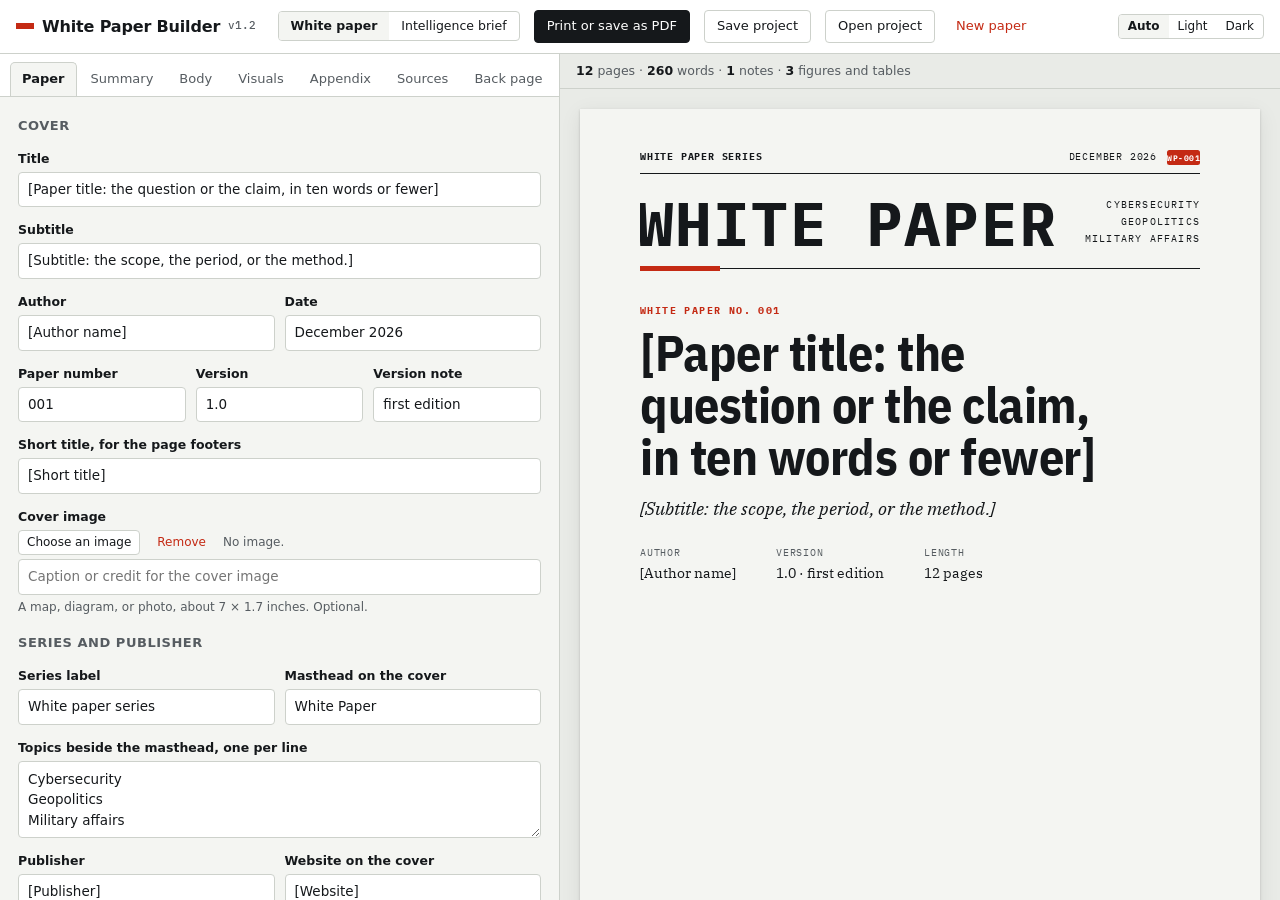
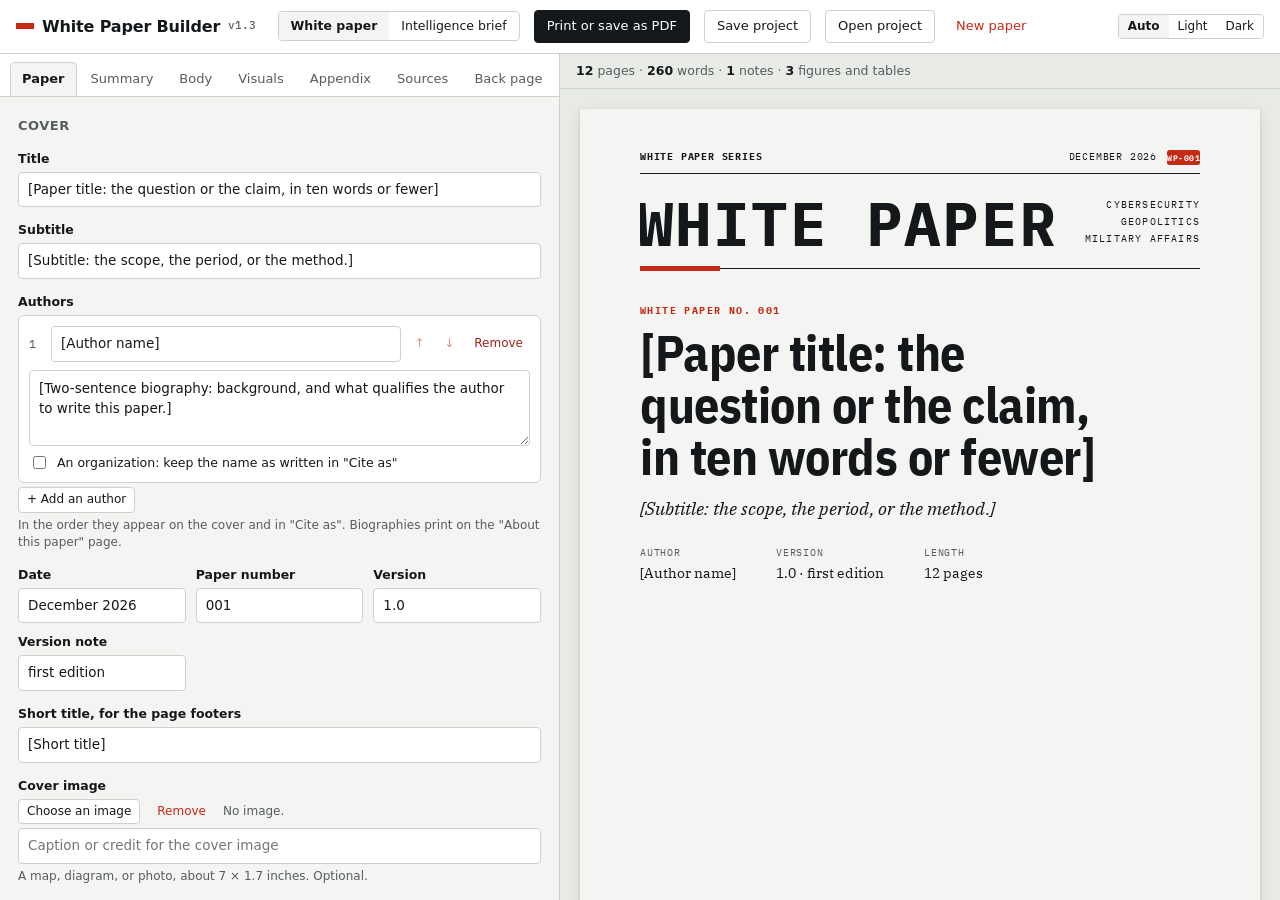
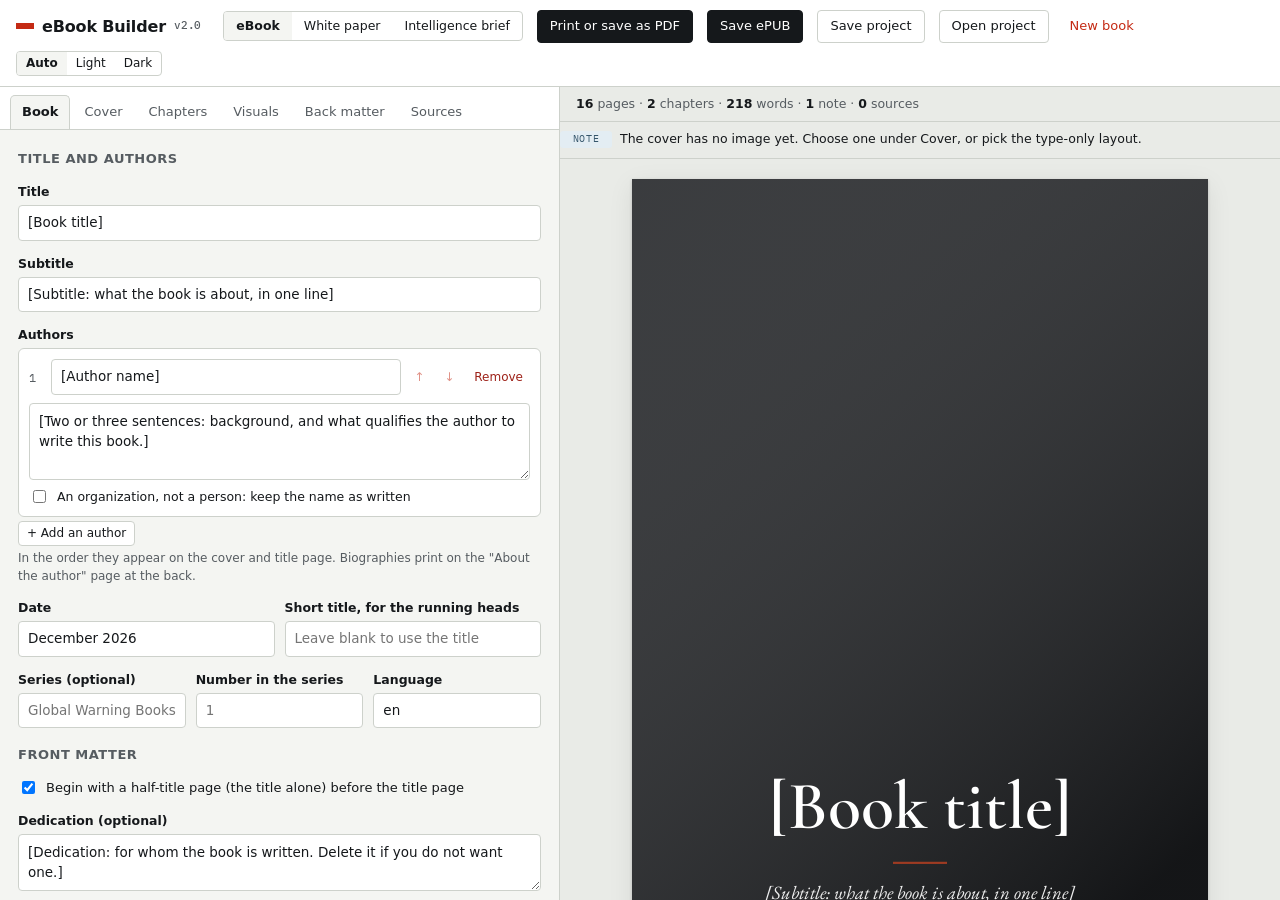
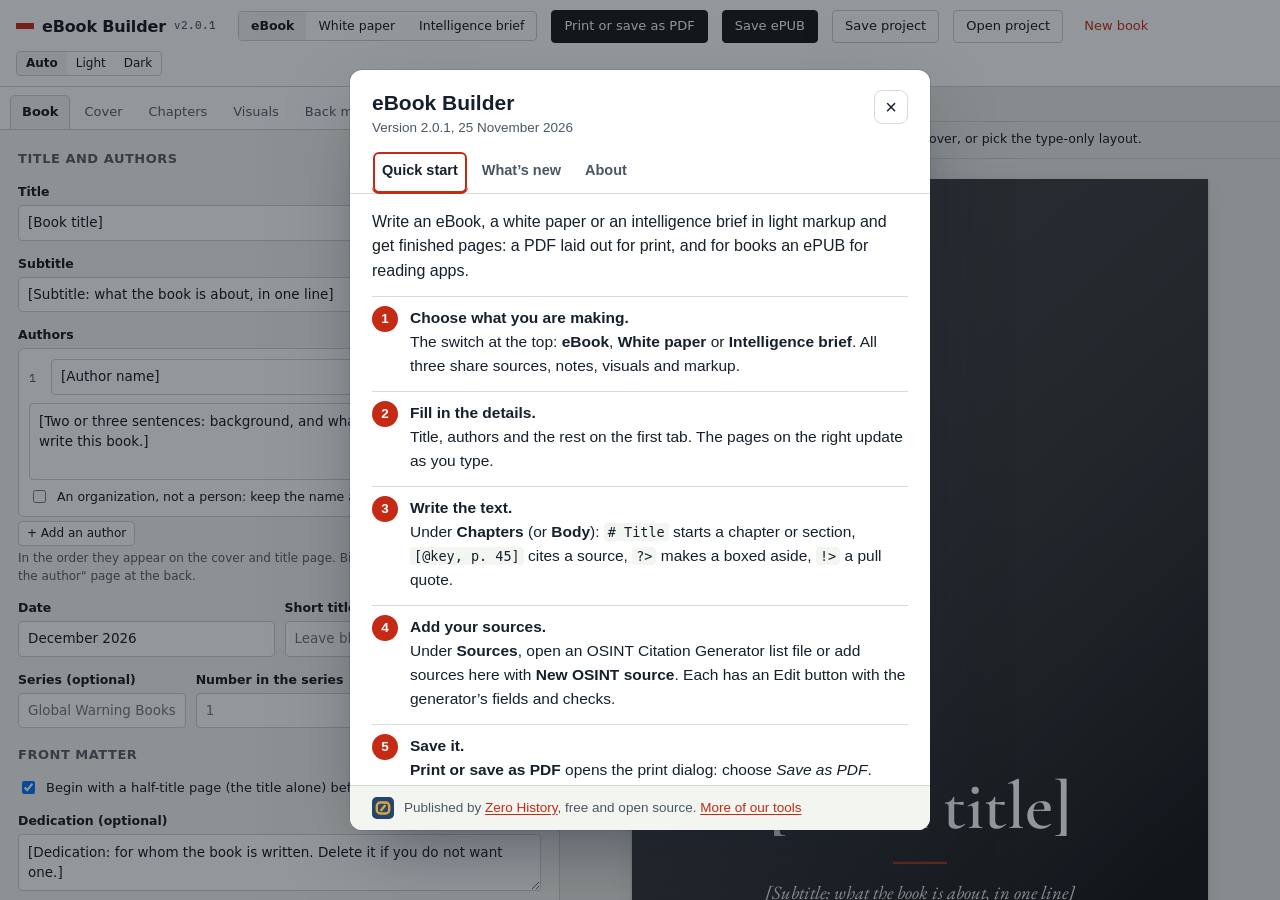
